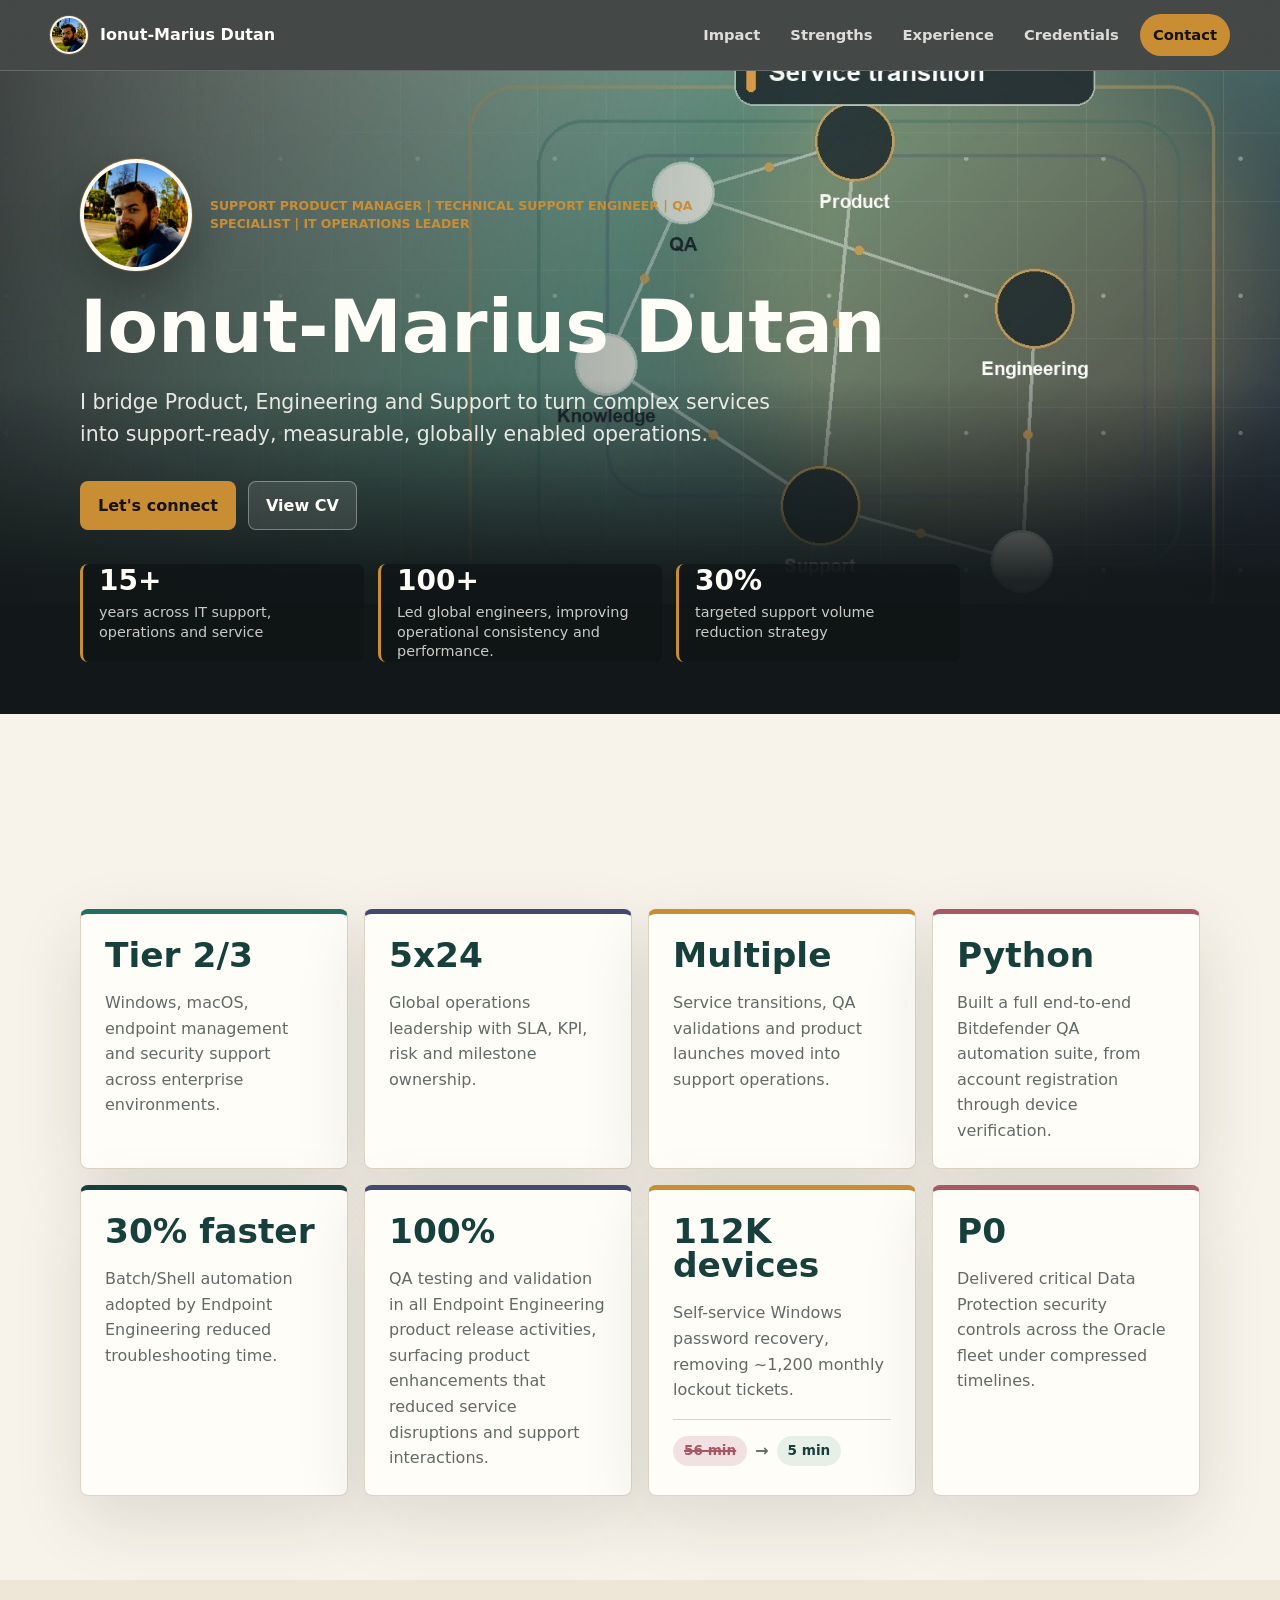
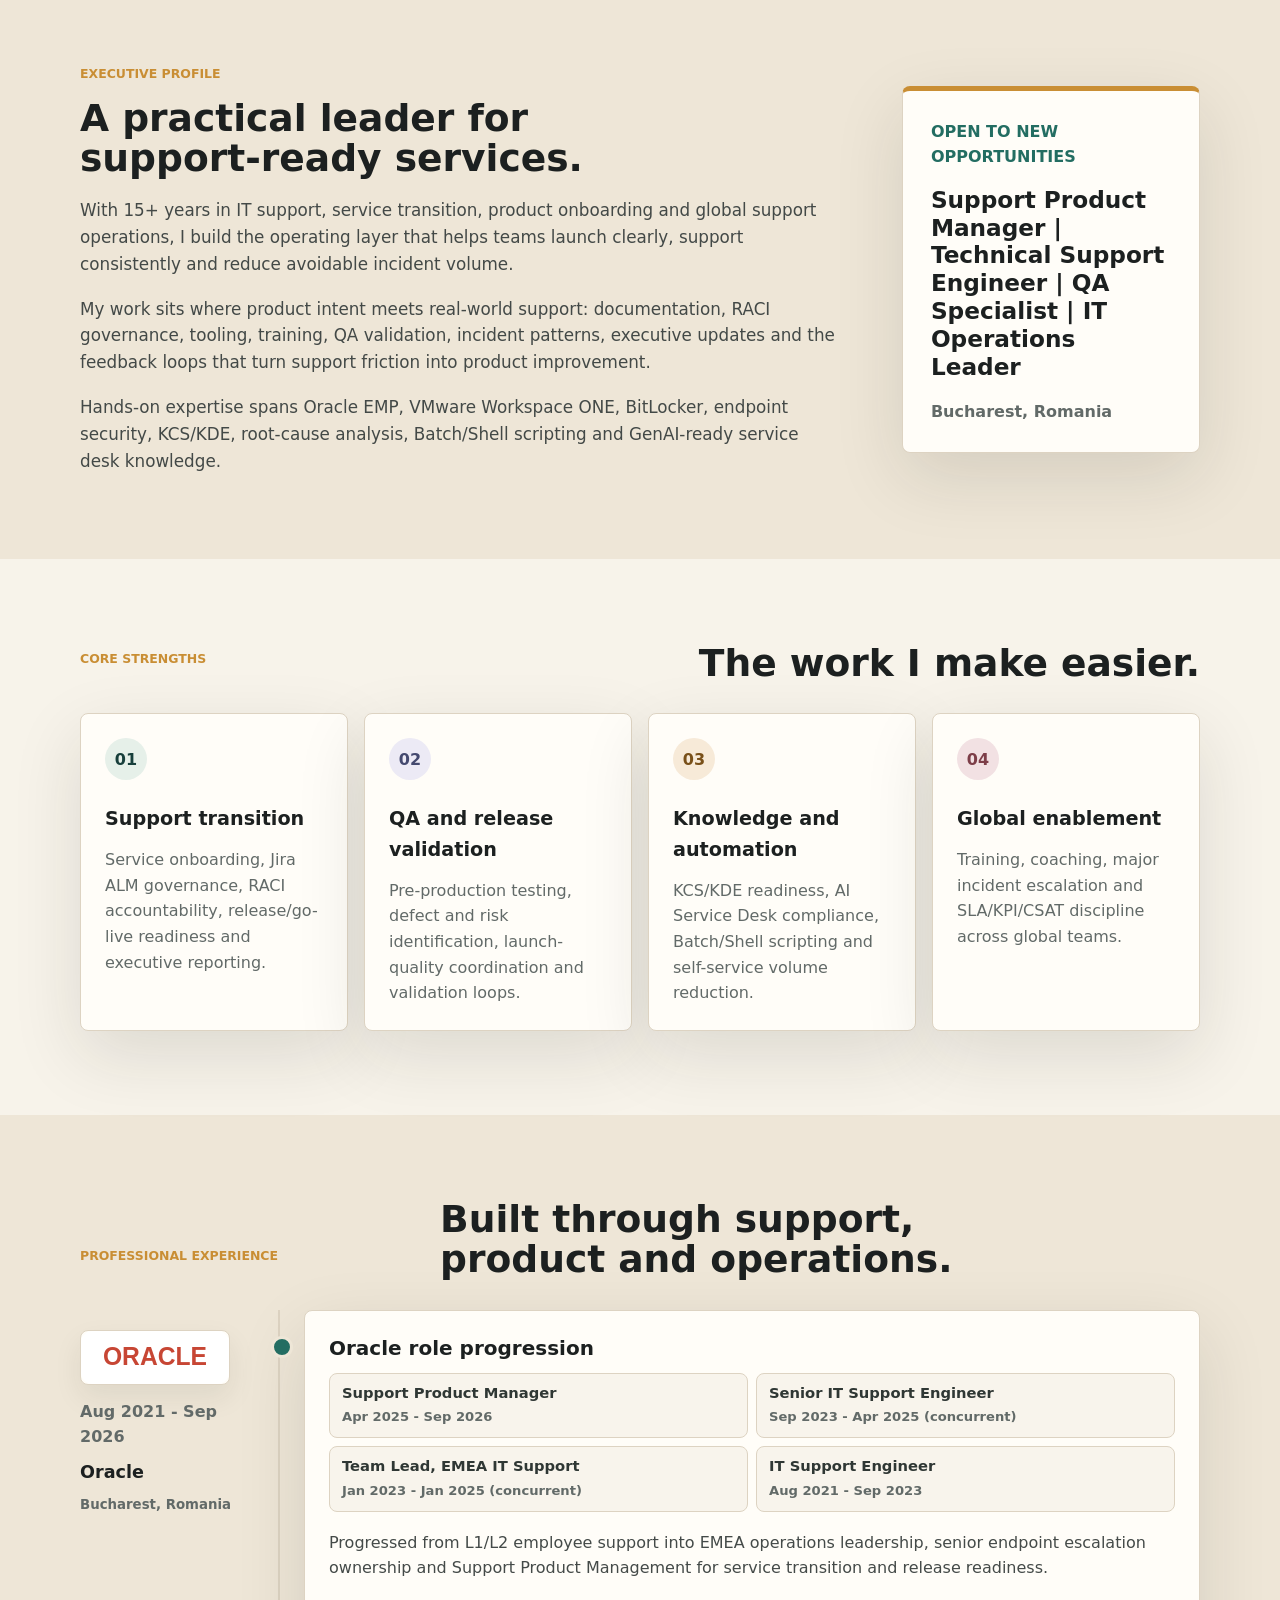
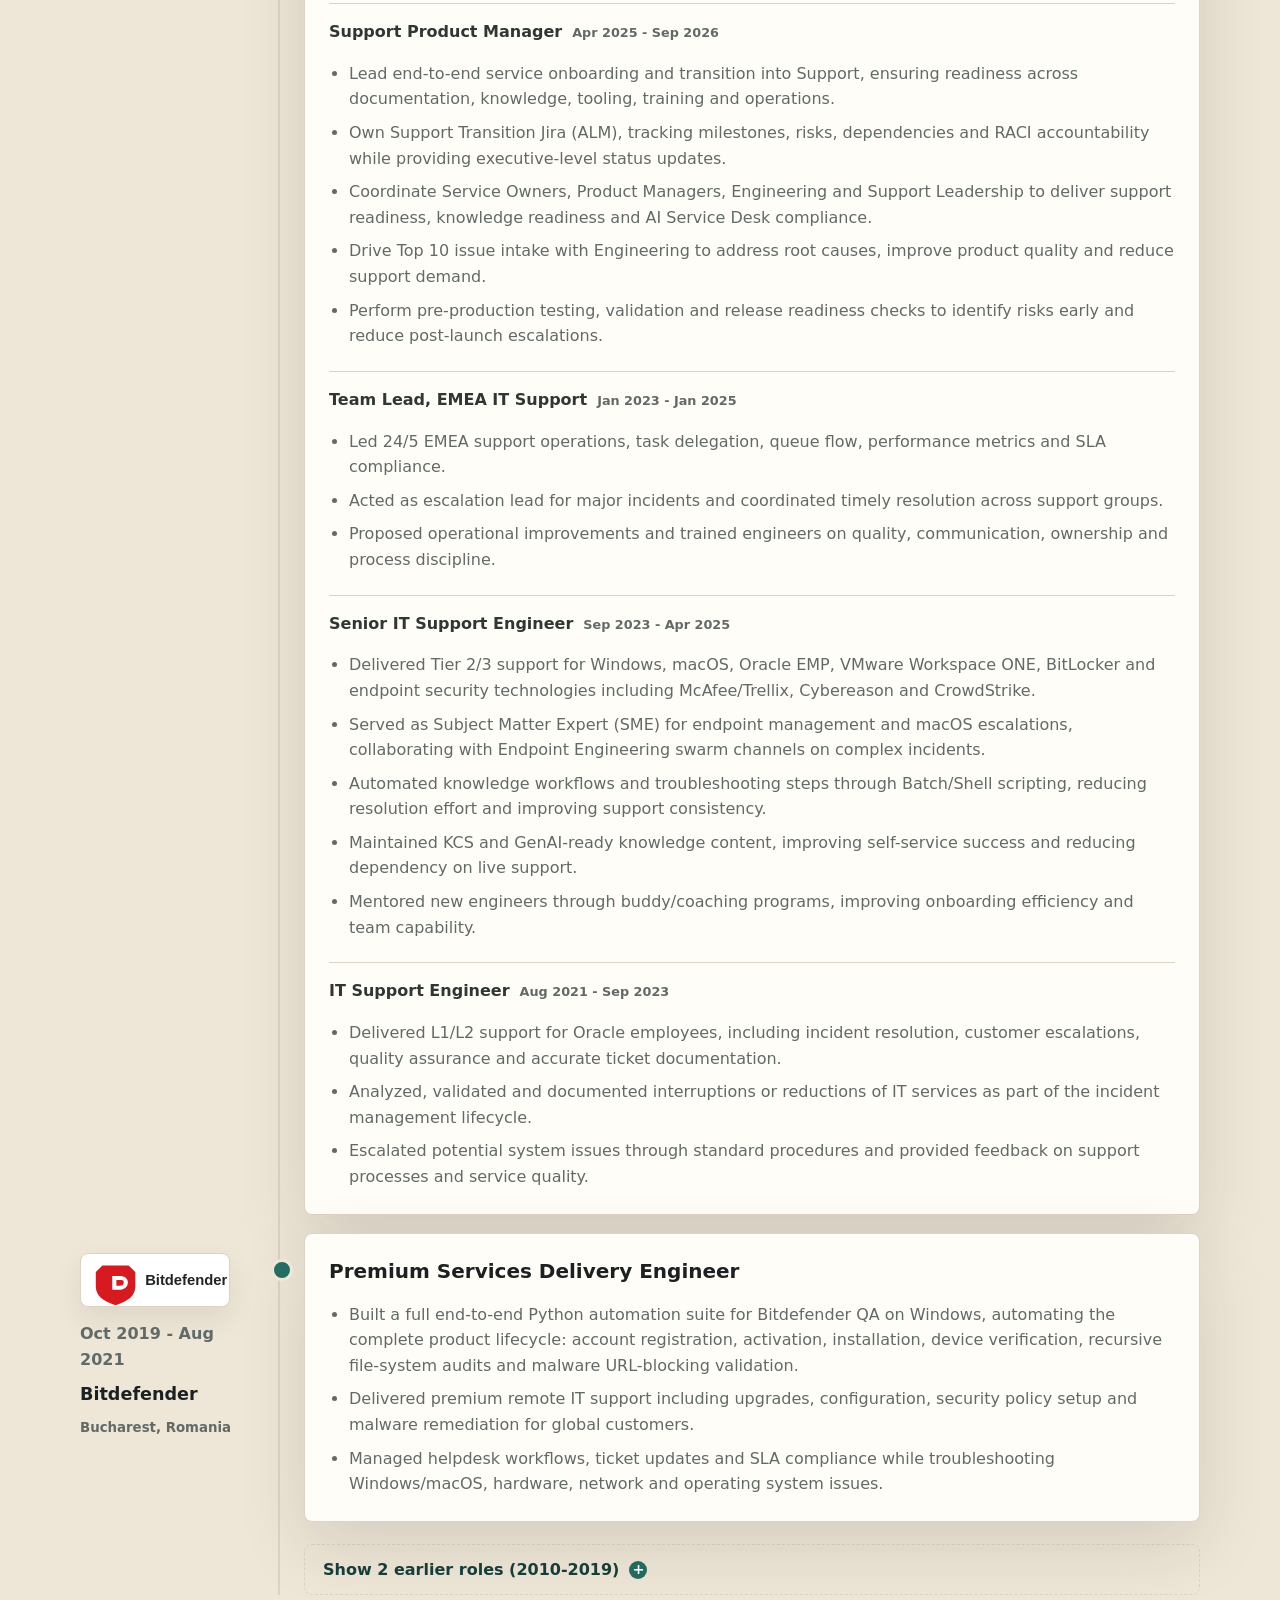
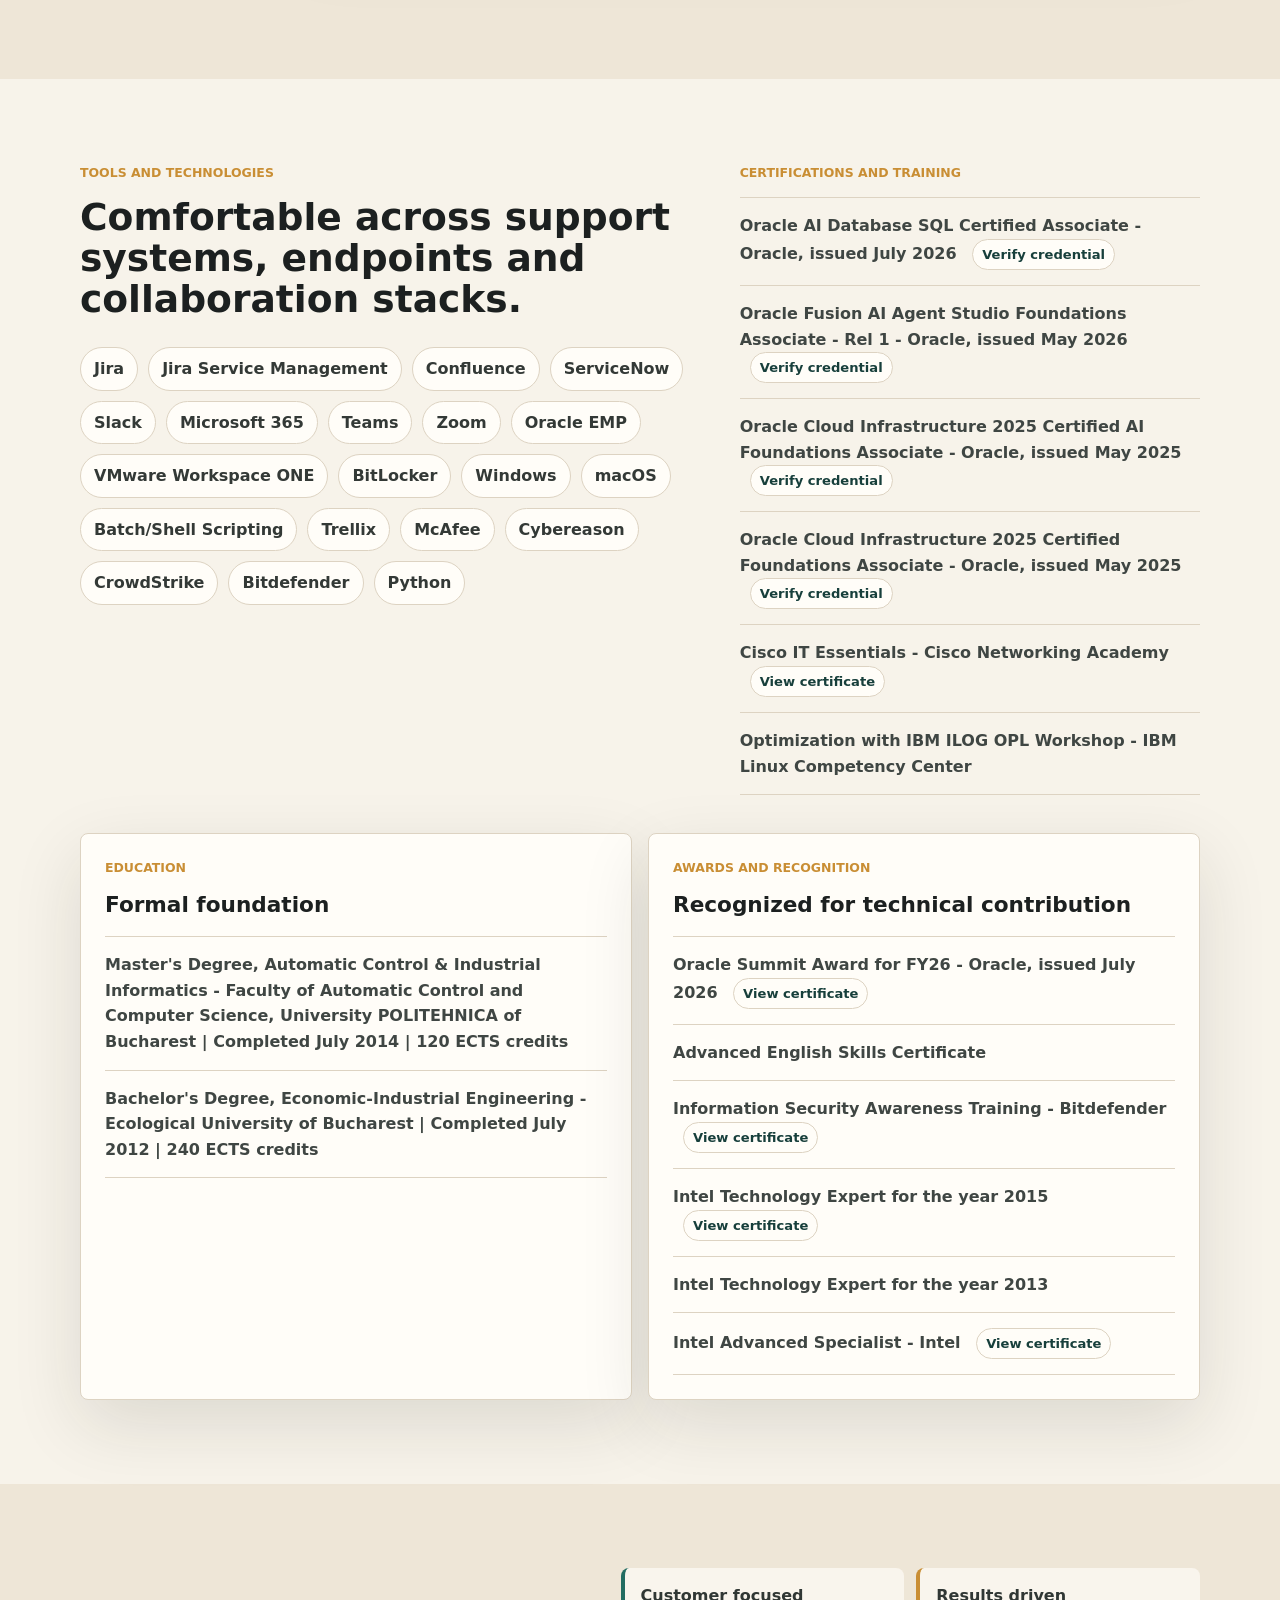
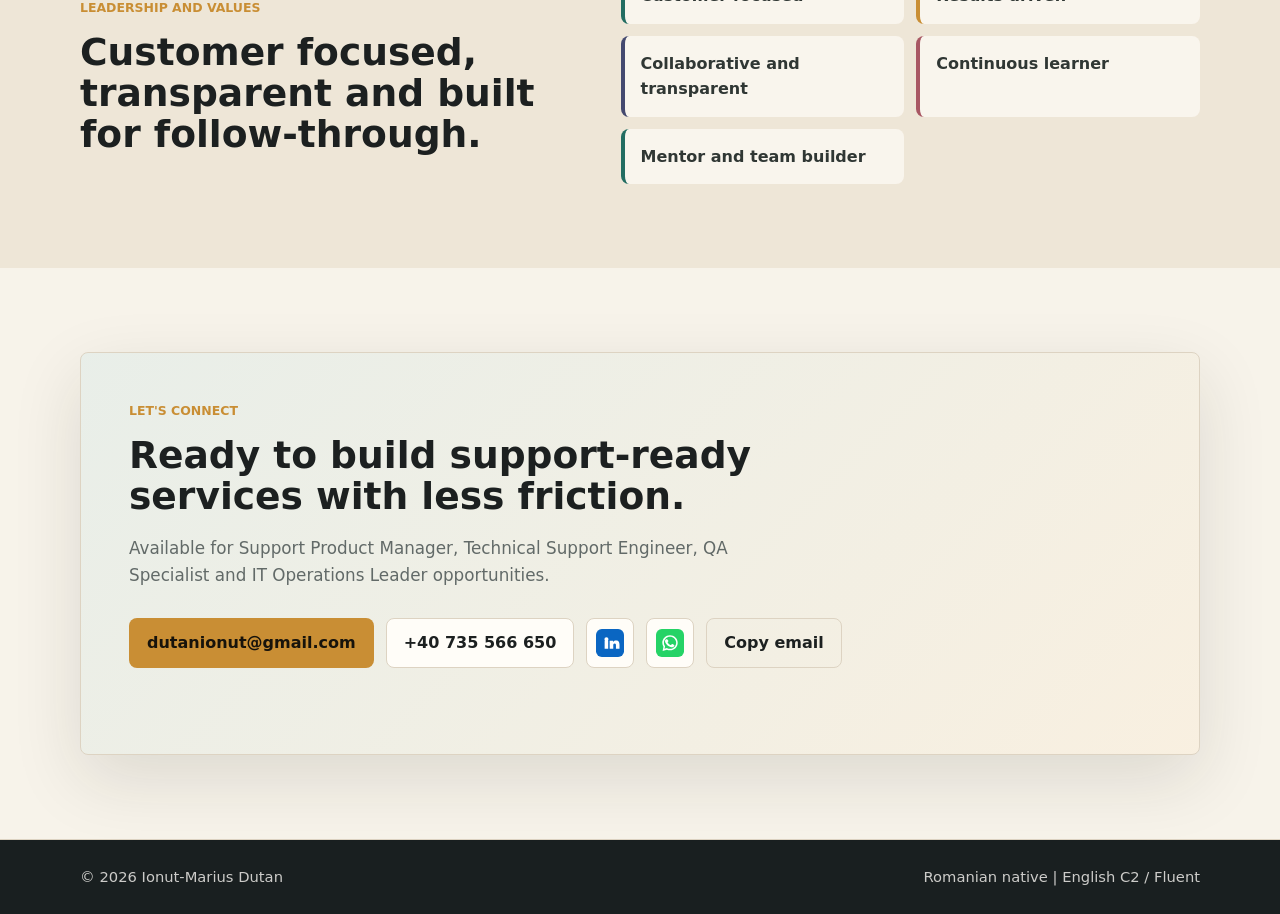
==== index.html @ 725f450c "Update Oracle end date to Sep 2026 Co-Authored-By: Claude Sonnet 5.5 <noreply@anthropic.com> Claude-" ====
<!doctype html>
<html lang="en">
  <head>
    <meta charset="utf-8">
    <meta name="viewport" content="width=device-width, initial-scale=1">
    <title>Ionut-Marius Dutan | Support Product Manager & Technical Support Engineer</title>
    <meta
      name="description"
      content="Portfolio website for Ionut-Marius Dutan, Support Product Manager, Technical Support Engineer, QA Specialist and IT Operations Leader in Bucharest, Romania."
    >
    <link rel="icon" type="image/png" href="assets/favicon.png">
    <link rel="apple-touch-icon" href="assets/favicon.png">
    <link rel="manifest" href="site.webmanifest">
    <meta name="theme-color" content="#173f3b">
    <meta property="og:type" content="profile">
    <meta property="og:title" content="Ionut-Marius Dutan | Support Product Manager & Technical Support Engineer">
    <meta
      property="og:description"
      content="Portfolio website for Ionut-Marius Dutan, Support Product Manager, Technical Support Engineer, QA Specialist and IT Operations Leader in Bucharest, Romania."
    >
    <meta property="og:url" content="https://ionutmariusdutan.github.io/">
    <meta property="og:image" content="https://ionutmariusdutan.github.io/assets/profile-photo.jpeg">
    <meta name="twitter:card" content="summary">
    <meta name="twitter:title" content="Ionut-Marius Dutan | Support Product Manager & Technical Support Engineer">
    <meta
      name="twitter:description"
      content="Portfolio website for Ionut-Marius Dutan, Support Product Manager, Technical Support Engineer, QA Specialist and IT Operations Leader in Bucharest, Romania."
    >
    <meta name="twitter:image" content="https://ionutmariusdutan.github.io/assets/profile-photo.jpeg">
    <script type="application/ld+json">
    {
      "@context": "https://schema.org",
      "@type": "Person",
      "name": "Ionut-Marius Dutan",
      "jobTitle": "Support Product Manager",
      "url": "https://ionutmariusdutan.github.io/",
      "image": "https://ionutmariusdutan.github.io/assets/profile-photo.jpeg",
      "email": "mailto:dutanionut@gmail.com",
      "telephone": "+40735566650",
      "address": {
        "@type": "PostalAddress",
        "addressLocality": "Bucharest",
        "addressCountry": "RO"
      },
      "worksFor": {
        "@type": "Organization",
        "name": "Oracle"
      },
      "sameAs": ["https://linkedin.com/in/dutanionutmarius"]
    }
    </script>
    <script>document.documentElement.classList.add("has-js");</script>
    <link rel="stylesheet" href="styles.css">
  </head>
  <body>
    <a class="skip-link" href="#main">Skip to content</a>

    <header class="site-header" data-header>
      <nav class="nav" aria-label="Main navigation">
        <a class="brand" href="#top" aria-label="Ionut-Marius Dutan home">
          <img
            class="brand-mark"
            src="assets/profile-photo.jpeg"
            alt=""
            width="38"
            height="38"
            aria-hidden="true"
          >
          <span class="brand-name">Ionut-Marius Dutan</span>
        </a>

        <button class="nav-toggle" type="button" aria-controls="site-menu" aria-expanded="false" aria-label="Open navigation">
          <span></span>
          <span></span>
          <span></span>
        </button>

        <div class="nav-links" id="site-menu">
          <a class="nav-link" href="#impact">Impact</a>
          <a class="nav-link" href="#strengths">Strengths</a>
          <a class="nav-link" href="#experience">Experience</a>
          <a class="nav-link" href="#credentials">Credentials</a>
          <a class="nav-link nav-cta" href="#contact">Contact</a>
        </div>
      </nav>
    </header>

    <main id="main">
      <section class="hero" id="top" aria-labelledby="hero-title">
        <div class="hero-media" aria-hidden="true"></div>
        <div class="hero-content section-shell">
          <div class="hero-persona">
            <img
              class="profile-photo"
              src="assets/profile-photo.jpeg"
              alt="Portrait of Ionut-Marius Dutan"
              width="112"
              height="112"
            >
            <p class="eyebrow">Support Product Manager | Technical Support Engineer | QA Specialist | IT Operations Leader</p>
          </div>
          <h1 id="hero-title">Ionut-Marius Dutan</h1>
          <p class="hero-lead">
            I bridge Product, Engineering and Support to turn complex services into support-ready, measurable,
            globally enabled operations.
          </p>

          <div class="hero-actions" aria-label="Primary actions">
            <a class="button button-primary" href="#contact">Let's connect</a>
            <a class="button button-secondary" href="assets/Ionut-Marius-Dutan-CV-2026.pdf">View CV</a>
          </div>

          <ul class="hero-signals" aria-label="Career highlights">
            <li>
              <strong>15+</strong>
              <span>years across IT support, operations and service</span>
            </li>
            <li>
              <strong>100+</strong>
              <span>Led global engineers, improving operational consistency and performance.</span>
            </li>
            <li>
              <strong>30%</strong>
              <span>targeted support volume reduction strategy</span>
            </li>
          </ul>
        </div>
      </section>

      <section class="impact section-band" id="impact" aria-labelledby="impact-title">
        <div class="section-shell">
          <div class="section-heading reveal">
            <p class="section-kicker">Impact at a glance</p>
            <h2 id="impact-title">Support readiness with product discipline.</h2>
          </div>

          <div class="metric-grid">
            <article class="metric-card reveal">
              <span class="metric-value">Tier 2/3</span>
              <p>Windows, macOS, endpoint management and security support across enterprise environments.</p>
            </article>
            <article class="metric-card reveal">
              <span class="metric-value">5x24</span>
              <p>Global operations leadership with SLA, KPI, risk and milestone ownership.</p>
            </article>
            <article class="metric-card reveal">
              <span class="metric-value">Multiple</span>
              <p>Service transitions, QA validations and product launches moved into support operations.</p>
            </article>
            <article class="metric-card reveal">
              <span class="metric-value">Python</span>
              <p>Built a full end-to-end Bitdefender QA automation suite, from account registration through device verification.</p>
            </article>
            <article class="metric-card reveal">
              <span class="metric-value">30% faster</span>
              <p>Batch/Shell automation adopted by Endpoint Engineering reduced troubleshooting time.</p>
            </article>
            <article class="metric-card reveal">
              <span class="metric-value">100%</span>
              <p>QA testing and validation in all Endpoint Engineering product release activities, surfacing product enhancements that reduced service disruptions and support interactions.</p>
            </article>
            <article class="metric-card reveal">
              <span class="metric-value">112K devices</span>
              <p>Self-service Windows password recovery, removing ~1,200 monthly lockout tickets.</p>
              <div class="before-after" aria-label="Recovery time reduced from 56 minutes to 5 minutes">
                <span class="before-after-value before-after-before">56 min</span>
                <span class="before-after-arrow" aria-hidden="true">&rarr;</span>
                <span class="before-after-value before-after-after">5 min</span>
              </div>
            </article>
            <article class="metric-card reveal">
              <span class="metric-value">P0</span>
              <p>Delivered critical Data Protection security controls across the Oracle fleet under compressed timelines.</p>
            </article>
          </div>
        </div>
      </section>

      <section class="profile section-band section-band-muted" aria-labelledby="profile-title">
        <div class="section-shell split-layout">
          <div class="profile-copy reveal">
            <p class="section-kicker">Executive profile</p>
            <h2 id="profile-title">A practical leader for support-ready services.</h2>
            <p>
              With 15+ years in IT support, service transition, product onboarding and global support operations,
              I build the operating layer that helps teams launch clearly, support consistently and reduce avoidable
              incident volume.
            </p>
            <p>
              My work sits where product intent meets real-world support: documentation, RACI governance, tooling,
              training, QA validation, incident patterns, executive updates and the feedback loops that turn support
              friction into product improvement.
            </p>
            <p>
              Hands-on expertise spans Oracle EMP, VMware Workspace ONE, BitLocker, endpoint security, KCS/KDE,
              root-cause analysis, Batch/Shell scripting and GenAI-ready service desk knowledge.
            </p>
          </div>

          <div class="focus-panel reveal" aria-label="Current focus">
            <p>Open to new opportunities</p>
            <h3>Support Product Manager | Technical Support Engineer | QA Specialist | IT Operations Leader</h3>
            <span>Bucharest, Romania</span>
          </div>
        </div>
      </section>

      <section class="strengths section-band" id="strengths" aria-labelledby="strengths-title">
        <div class="section-shell">
          <div class="section-heading reveal">
            <p class="section-kicker">Core strengths</p>
            <h2 id="strengths-title">The work I make easier.</h2>
          </div>

          <div class="strength-grid">
            <article class="strength-card reveal">
              <span>01</span>
              <h3>Support transition</h3>
              <p>Service onboarding, Jira ALM governance, RACI accountability, release/go-live readiness and executive reporting.</p>
            </article>
            <article class="strength-card reveal">
              <span>02</span>
              <h3>QA and release validation</h3>
              <p>Pre-production testing, defect and risk identification, launch-quality coordination and validation loops.</p>
            </article>
            <article class="strength-card reveal">
              <span>03</span>
              <h3>Knowledge and automation</h3>
              <p>KCS/KDE readiness, AI Service Desk compliance, Batch/Shell scripting and self-service volume reduction.</p>
            </article>
            <article class="strength-card reveal">
              <span>04</span>
              <h3>Global enablement</h3>
              <p>Training, coaching, major incident escalation and SLA/KPI/CSAT discipline across global teams.</p>
            </article>
          </div>
        </div>
      </section>

      <section class="experience section-band section-band-muted" id="experience" aria-labelledby="experience-title">
        <div class="section-shell">
          <div class="section-heading reveal">
            <p class="section-kicker">Professional experience</p>
            <h2 id="experience-title">Built through support, product and operations.</h2>
          </div>

          <div class="timeline">
            <article class="timeline-item reveal">
              <div class="timeline-meta">
                <img class="company-logo" src="assets/logo-oracle.svg" alt="Oracle logo" width="180" height="64">
                <span>Aug 2021 - Sep 2026</span>
                <strong>Oracle</strong>
                <small>Bucharest, Romania</small>
              </div>
              <div class="timeline-body">
                <h3>Oracle role progression</h3>
                <ul class="role-stack" aria-label="Oracle role progression">
                  <li><strong>Support Product Manager</strong><span>Apr 2025 - Sep 2026</span></li>
                  <li><strong>Senior IT Support Engineer</strong><span>Sep 2023 - Apr 2025 (concurrent)</span></li>
                  <li><strong>Team Lead, EMEA IT Support</strong><span>Jan 2023 - Jan 2025 (concurrent)</span></li>
                  <li><strong>IT Support Engineer</strong><span>Aug 2021 - Sep 2023</span></li>
                </ul>
                <p>
                  Progressed from L1/L2 employee support into EMEA operations leadership, senior endpoint escalation
                  ownership and Support Product Management for service transition and release readiness.
                </p>

                <div class="role-detail">
                  <h4>Support Product Manager <span>Apr 2025 - Sep 2026</span></h4>
                  <ul>
                    <li>Lead end-to-end service onboarding and transition into Support, ensuring readiness across documentation, knowledge, tooling, training and operations.</li>
                    <li>Own Support Transition Jira (ALM), tracking milestones, risks, dependencies and RACI accountability while providing executive-level status updates.</li>
                    <li>Coordinate Service Owners, Product Managers, Engineering and Support Leadership to deliver support readiness, knowledge readiness and AI Service Desk compliance.</li>
                    <li>Drive Top 10 issue intake with Engineering to address root causes, improve product quality and reduce support demand.</li>
                    <li>Perform pre-production testing, validation and release readiness checks to identify risks early and reduce post-launch escalations.</li>
                  </ul>
                </div>

                <div class="role-detail">
                  <h4>Team Lead, EMEA IT Support <span>Jan 2023 - Jan 2025</span></h4>
                  <ul>
                    <li>Led 24/5 EMEA support operations, task delegation, queue flow, performance metrics and SLA compliance.</li>
                    <li>Acted as escalation lead for major incidents and coordinated timely resolution across support groups.</li>
                    <li>Proposed operational improvements and trained engineers on quality, communication, ownership and process discipline.</li>
                  </ul>
                </div>

                <div class="role-detail">
                  <h4>Senior IT Support Engineer <span>Sep 2023 - Apr 2025</span></h4>
                  <ul>
                    <li>Delivered Tier 2/3 support for Windows, macOS, Oracle EMP, VMware Workspace ONE, BitLocker and endpoint security technologies including McAfee/Trellix, Cybereason and CrowdStrike.</li>
                    <li>Served as Subject Matter Expert (SME) for endpoint management and macOS escalations, collaborating with Endpoint Engineering swarm channels on complex incidents.</li>
                    <li>Automated knowledge workflows and troubleshooting steps through Batch/Shell scripting, reducing resolution effort and improving support consistency.</li>
                    <li>Maintained KCS and GenAI-ready knowledge content, improving self-service success and reducing dependency on live support.</li>
                    <li>Mentored new engineers through buddy/coaching programs, improving onboarding efficiency and team capability.</li>
                  </ul>
                </div>

                <div class="role-detail">
                  <h4>IT Support Engineer <span>Aug 2021 - Sep 2023</span></h4>
                  <ul>
                    <li>Delivered L1/L2 support for Oracle employees, including incident resolution, customer escalations, quality assurance and accurate ticket documentation.</li>
                    <li>Analyzed, validated and documented interruptions or reductions of IT services as part of the incident management lifecycle.</li>
                    <li>Escalated potential system issues through standard procedures and provided feedback on support processes and service quality.</li>
                  </ul>
                </div>
              </div>
            </article>

            <article class="timeline-item reveal">
              <div class="timeline-meta">
                <img class="company-logo" src="assets/logo-bitdefender.svg" alt="Bitdefender logo" width="180" height="64">
                <span>Oct 2019 - Aug 2021</span>
                <strong>Bitdefender</strong>
                <small>Bucharest, Romania</small>
              </div>
              <div class="timeline-body">
                <h3>Premium Services Delivery Engineer</h3>
                <ul>
                  <li>Built a full end-to-end Python automation suite for Bitdefender QA on Windows, automating the complete product lifecycle: account registration, activation, installation, device verification, recursive file-system audits and malware URL-blocking validation.</li>
                  <li>Delivered premium remote IT support including upgrades, configuration, security policy setup and malware remediation for global customers.</li>
                  <li>Managed helpdesk workflows, ticket updates and SLA compliance while troubleshooting Windows/macOS, hardware, network and operating system issues.</li>
                </ul>
              </div>
            </article>

            <button class="timeline-toggle" type="button" aria-expanded="false" data-timeline-toggle>
              <span data-toggle-label>Show 2 earlier roles (2010-2019)</span>
              <span class="timeline-toggle-icon" aria-hidden="true">+</span>
            </button>

            <div class="timeline-earlier" data-timeline-earlier hidden>
              <article class="timeline-item reveal">
                <div class="timeline-meta">
                  <img class="company-logo" src="assets/logo-pczone.svg" alt="PCZONE logo" width="180" height="64">
                  <span>Jan 2014 - Oct 2019</span>
                  <strong>PCZONE Online Distributie SRL</strong>
                  <small>Bucharest, Romania</small>
                </div>
                <div class="timeline-body">
                  <h3>Engineer</h3>
                  <ul>
                    <li>Performed technical maintenance and repair for IT equipment and systems, managed service workflows and tracked customer repair processes.</li>
                    <li>Provided customer support and technical guidance for hardware/software issues, inventory, invoicing and basic accounting operations.</li>
                  </ul>
                </div>
              </article>

              <article class="timeline-item reveal">
                <div class="timeline-meta">
                  <img class="company-logo" src="assets/logo-taurus.svg" alt="Taurus Group logo" width="180" height="64">
                  <span>Feb 2010 - Jan 2014</span>
                  <strong>Taurus Group SRL</strong>
                  <small>Bucharest, Romania</small>
                </div>
                <div class="timeline-body">
                  <h3>IT Technician</h3>
                  <ul>
                    <li>Maintained internal IT infrastructure and company network, ensuring system stability.</li>
                  </ul>
                </div>
              </article>
            </div>
          </div>
        </div>
      </section>

      <section class="credentials section-band" id="credentials" aria-labelledby="credentials-title">
        <div class="section-shell credentials-layout">
          <div class="credential-column reveal">
            <p class="section-kicker">Tools and technologies</p>
            <h2 id="credentials-title">Comfortable across support systems, endpoints and collaboration stacks.</h2>
            <div class="tag-cloud" aria-label="Key tools and technologies">
              <span>Jira</span>
              <span>Jira Service Management</span>
              <span>Confluence</span>
              <span>ServiceNow</span>
              <span>Slack</span>
              <span>Microsoft 365</span>
              <span>Teams</span>
              <span>Zoom</span>
              <span>Oracle EMP</span>
              <span>VMware Workspace ONE</span>
              <span>BitLocker</span>
              <span>Windows</span>
              <span>macOS</span>
              <span>Batch/Shell Scripting</span>
              <span>Trellix</span>
              <span>McAfee</span>
              <span>Cybereason</span>
              <span>CrowdStrike</span>
              <span>Bitdefender</span>
              <span>Python</span>
            </div>
          </div>

          <div class="credential-column reveal">
            <p class="section-kicker">Certifications and training</p>
            <ul class="credential-list">
              <li>
                Oracle AI Database SQL Certified Associate - Oracle, issued July 2026
                <a class="credential-link" href="https://catalog-education.oracle.com/pls/certview/sharebadge?id=AD1230899C514071CFC7527ABBE1E466A16C2578083B0DD25380740A412CD962" target="_blank" rel="noreferrer">Verify credential</a>
              </li>
              <li>
                Oracle Fusion AI Agent Studio Foundations Associate - Rel 1 - Oracle, issued May 2026
                <a class="credential-link" href="https://catalog-education.oracle.com/pls/certview/sharebadge?id=9293F3FE6D2ACFA4FA4EE1D16978954D8708CC91BAAF4DBB62BB2A8F86192666" target="_blank" rel="noreferrer">Verify credential</a>
              </li>
              <li>
                Oracle Cloud Infrastructure 2025 Certified AI Foundations Associate - Oracle, issued May 2025
                <a class="credential-link" href="https://catalog-education.oracle.com/ords/certview/sharebadge?id=5287D1B7B8503B24EA4DBC59A2C46F910EB5EB44E1AB7F6EEE8EF72065011835" target="_blank" rel="noreferrer">Verify credential</a>
              </li>
              <li>
                Oracle Cloud Infrastructure 2025 Certified Foundations Associate - Oracle, issued May 2025
                <a class="credential-link" href="https://catalog-education.oracle.com/ords/certview/sharebadge?id=E691A24C80CDD3D0F385F1B1998D191B605B74AFAE442BAC9DE0A98EC9920174" target="_blank" rel="noreferrer">Verify credential</a>
              </li>
              <li>
                Cisco IT Essentials - Cisco Networking Academy
                <a class="credential-link" href="assets/Cisco-IT%20Essentials%20ON-certificate.pdf" target="_blank" rel="noreferrer">View certificate</a>
              </li>
              <li>Optimization with IBM ILOG OPL Workshop - IBM Linux Competency Center</li>
            </ul>
          </div>
        </div>

        <div class="section-shell recognition-grid">
          <article class="recognition-card reveal">
            <p class="section-kicker">Education</p>
            <h3>Formal foundation</h3>
            <ul class="credential-list">
              <li>Master's Degree, Automatic Control &amp; Industrial Informatics - Faculty of Automatic Control and Computer Science, University POLITEHNICA of Bucharest | Completed July 2014 | 120 ECTS credits</li>
              <li>Bachelor's Degree, Economic-Industrial Engineering - Ecological University of Bucharest | Completed July 2012 | 240 ECTS credits</li>
            </ul>
          </article>

          <article class="recognition-card reveal">
            <p class="section-kicker">Awards and recognition</p>
            <h3>Recognized for technical contribution</h3>
            <ul class="credential-list">
              <li>
                Oracle Summit Award for FY26 - Oracle, issued July 2026
                <a class="credential-link" href="assets/Oracle-Summit-Award-FY26.pdf" target="_blank" rel="noreferrer">View certificate</a>
              </li>
              <li>Advanced English Skills Certificate</li>
              <li>
                Information Security Awareness Training - Bitdefender
                <a class="credential-link" href="assets/Information-Security-Awareness-Training.pdf" target="_blank" rel="noreferrer">View certificate</a>
              </li>
              <li>
                Intel Technology Expert for the year 2015
                <a class="credential-link" href="assets/intel.pdf" target="_blank" rel="noreferrer">View certificate</a>
              </li>
              <li>Intel Technology Expert for the year 2013</li>
              <li>
                Intel Advanced Specialist - Intel
                <a class="credential-link" href="assets/Intel_Advanced_Specialist_2011.pdf" target="_blank" rel="noreferrer">View certificate</a>
              </li>
            </ul>
          </article>
        </div>
      </section>

      <section class="values section-band section-band-muted" aria-labelledby="values-title">
        <div class="section-shell values-layout">
          <div class="reveal">
            <p class="section-kicker">Leadership and values</p>
            <h2 id="values-title">Customer focused, transparent and built for follow-through.</h2>
          </div>
          <ul class="values-list reveal">
            <li>Customer focused</li>
            <li>Results driven</li>
            <li>Collaborative and transparent</li>
            <li>Continuous learner</li>
            <li>Mentor and team builder</li>
          </ul>
        </div>
      </section>

      <section class="contact section-band" id="contact" aria-labelledby="contact-title">
        <div class="section-shell contact-panel reveal">
          <p class="section-kicker">Let's connect</p>
          <h2 id="contact-title">Ready to build support-ready services with less friction.</h2>
          <p>
            Available for Support Product Manager, Technical Support Engineer, QA Specialist and IT Operations Leader opportunities.
          </p>

          <div class="contact-actions">
            <a class="button button-primary" href="mailto:dutanionut@gmail.com">dutanionut@gmail.com</a>
            <a class="button button-secondary" href="tel:+40735566650">+40 735 566 650</a>
            <a
              class="button button-icon social-button"
              href="https://linkedin.com/in/dutanionutmarius"
              target="_blank"
              rel="noreferrer"
              aria-label="Open LinkedIn profile"
              title="LinkedIn"
            >
              <img src="assets/logo-linkedin.svg" alt="" width="26" height="26" aria-hidden="true">
            </a>
            <a
              class="button button-icon social-button"
              href="https://wa.me/+40735566650"
              target="_blank"
              rel="noreferrer"
              aria-label="Message on WhatsApp"
              title="WhatsApp"
            >
              <img src="assets/logo-whatsapp.svg" alt="" width="26" height="26" aria-hidden="true">
            </a>
            <button class="button button-ghost" type="button" data-copy-email="dutanionut@gmail.com">Copy email</button>
          </div>
          <p class="copy-status" aria-live="polite" data-copy-status></p>
        </div>
      </section>
    </main>

    <footer class="site-footer">
      <div class="section-shell footer-inner">
        <span>&copy; <span data-year></span> Ionut-Marius Dutan</span>
        <span>Romanian native | English C2 / Fluent</span>
      </div>
    </footer>

    <script src="script.js"></script>
  </body>
</html>
---- styles.css ----
:root {
  --paper: #f7f3ea;
  --paper-deep: #eee6d7;
  --surface: #fffdf8;
  --ink: #1c2020;
  --muted: #626a68;
  --line: #ddd3c2;
  --green: #236d62;
  --green-dark: #173f3b;
  --indigo: #44496f;
  --amber: #c98e34;
  --rose: #a85763;
  --shadow: 0 24px 70px rgba(37, 33, 24, 0.12);
}

* {
  box-sizing: border-box;
}

html {
  scroll-behavior: smooth;
}

body {
  margin: 0;
  background: var(--paper);
  color: var(--ink);
  font-family: ui-sans-serif, system-ui, -apple-system, BlinkMacSystemFont, "Segoe UI", sans-serif;
  font-size: 16px;
  line-height: 1.6;
  letter-spacing: 0;
}

body.nav-open {
  overflow: hidden;
}

img {
  display: block;
  max-width: 100%;
}

a {
  color: inherit;
}

.skip-link {
  position: fixed;
  left: 16px;
  top: 16px;
  z-index: 100;
  transform: translateY(-140%);
  border-radius: 6px;
  background: var(--ink);
  color: var(--surface);
  padding: 10px 14px;
  text-decoration: none;
}

.skip-link:focus {
  transform: translateY(0);
}

.section-shell {
  width: min(1120px, calc(100% - 40px));
  margin: 0 auto;
}

.site-header {
  position: sticky;
  top: 0;
  z-index: 50;
  border-bottom: 1px solid rgba(255, 255, 255, 0.18);
  background: rgba(18, 24, 25, 0.78);
  color: #fffdf8;
  backdrop-filter: blur(18px);
  transition: background 180ms ease, box-shadow 180ms ease;
}

.site-header.is-scrolled {
  background: rgba(18, 24, 25, 0.94);
  box-shadow: 0 16px 40px rgba(12, 18, 20, 0.18);
}

.nav {
  width: min(1180px, calc(100% - 32px));
  min-height: 70px;
  margin: 0 auto;
  display: flex;
  align-items: center;
  justify-content: space-between;
  gap: 20px;
}

.brand {
  display: inline-flex;
  align-items: center;
  gap: 12px;
  font-weight: 800;
  text-decoration: none;
}

.brand-mark {
  width: 38px;
  height: 38px;
  flex: 0 0 auto;
  border: 2px solid rgba(255, 253, 248, 0.82);
  border-radius: 50%;
  object-fit: cover;
  object-position: center;
  background: var(--paper-deep);
  box-shadow: 0 0 0 1px rgba(201, 142, 52, 0.28);
}

.brand-name {
  white-space: nowrap;
}

.nav-links {
  display: flex;
  align-items: center;
  gap: 4px;
}

.nav-link {
  border-radius: 999px;
  padding: 9px 13px;
  color: rgba(255, 253, 248, 0.82);
  font-size: 0.92rem;
  font-weight: 700;
  text-decoration: none;
  transition: background 160ms ease, color 160ms ease;
}

.nav-link:hover,
.nav-link:focus-visible,
.nav-link.is-active {
  background: rgba(255, 255, 255, 0.12);
  color: #fffdf8;
}

.nav-cta {
  margin-left: 4px;
  background: #fffdf8;
  color: #172320;
}

.nav-cta:hover,
.nav-cta:focus-visible,
.nav-cta.is-active {
  background: var(--amber);
  color: #17130b;
}

.nav-toggle {
  display: none;
  width: 42px;
  height: 42px;
  border: 1px solid rgba(255, 255, 255, 0.24);
  border-radius: 8px;
  background: rgba(255, 255, 255, 0.08);
  color: #fffdf8;
  cursor: pointer;
}

.nav-toggle span {
  display: block;
  width: 18px;
  height: 2px;
  margin: 4px auto;
  border-radius: 2px;
  background: currentColor;
}

.hero {
  position: relative;
  min-height: 68svh;
  overflow: hidden;
  background: #151b1d;
  color: #fffdf8;
}

.hero-media {
  position: absolute;
  inset: 0;
  display: block;
  background-image: url("assets/support-operations-map.jpg");
  background-position: center -110px;
  background-repeat: no-repeat;
  background-size: cover;
}

.hero::after {
  position: absolute;
  inset: auto 0 0;
  height: 52%;
  content: "";
  background: linear-gradient(0deg, rgba(18, 24, 25, 0.94) 40%, rgba(18, 24, 25, 0));
  pointer-events: none;
}

.hero-content {
  position: relative;
  z-index: 1;
  padding-top: 88px;
  padding-bottom: 52px;
}

.eyebrow,
.section-kicker {
  margin: 0 0 14px;
  color: var(--amber);
  font-size: 0.78rem;
  font-weight: 900;
  letter-spacing: 0;
  text-transform: uppercase;
}

.hero-persona {
  display: flex;
  align-items: center;
  gap: 18px;
  margin-bottom: 20px;
}

.hero-persona .eyebrow {
  max-width: 540px;
  margin-bottom: 0;
  line-height: 1.45;
}

.profile-photo {
  width: 112px;
  height: 112px;
  flex: 0 0 auto;
  border: 4px solid rgba(255, 253, 248, 0.9);
  border-radius: 50%;
  object-fit: cover;
  object-position: center;
  background: var(--paper-deep);
  box-shadow: 0 20px 44px rgba(9, 14, 14, 0.32), 0 0 0 1px rgba(201, 142, 52, 0.35);
}

.hero h1 {
  max-width: 850px;
  margin: 0;
  font-size: 4.6rem;
  line-height: 0.98;
  letter-spacing: 0;
  overflow-wrap: break-word;
  text-wrap: balance;
}

.hero-lead {
  max-width: 700px;
  margin: 24px 0 0;
  color: rgba(255, 253, 248, 0.88);
  font-size: 1.28rem;
  line-height: 1.55;
}

.hero-actions,
.contact-actions {
  display: flex;
  flex-wrap: wrap;
  gap: 12px;
  margin-top: 30px;
}

.button {
  display: inline-flex;
  align-items: center;
  justify-content: center;
  min-height: 46px;
  border: 1px solid transparent;
  border-radius: 8px;
  padding: 11px 17px;
  font: inherit;
  font-weight: 850;
  text-decoration: none;
  cursor: pointer;
  transition: transform 160ms ease, background 160ms ease, border-color 160ms ease, color 160ms ease;
}

.button:hover,
.button:focus-visible {
  transform: translateY(-1px);
}

.button-primary {
  background: var(--amber);
  color: #17130b;
}

.button-secondary {
  border-color: rgba(255, 255, 255, 0.34);
  background: rgba(255, 255, 255, 0.1);
  color: #fffdf8;
}

.button-secondary:hover,
.button-secondary:focus-visible {
  border-color: rgba(255, 255, 255, 0.62);
  background: rgba(255, 255, 255, 0.16);
}

.button-ghost {
  border-color: var(--line);
  background: transparent;
  color: var(--ink);
}

.hero-signals {
  display: grid;
  grid-template-columns: repeat(3, minmax(0, 1fr));
  gap: 14px;
  max-width: 880px;
  margin: 34px 0 0;
  padding: 0;
  list-style: none;
}

.hero-signals li {
  min-height: 88px;
  border-left: 3px solid var(--amber);
  padding: 3px 18px 0 16px;
  background: rgba(14, 19, 20, 0.62);
  border-radius: 8px;
}

.hero-signals strong {
  display: block;
  color: #fffdf8;
  font-size: 1.75rem;
  line-height: 1;
}

.hero-signals span {
  display: block;
  margin-top: 8px;
  color: rgba(255, 253, 248, 0.78);
  font-size: 0.9rem;
  line-height: 1.35;
}

.section-band {
  padding: 84px 0;
}

.section-band-muted {
  background: var(--paper-deep);
}

.section-heading {
  display: flex;
  align-items: end;
  justify-content: space-between;
  gap: 30px;
  margin-bottom: 30px;
}

.section-heading h2,
.profile-copy h2,
.credential-column h2,
.values-layout h2,
.contact-panel h2 {
  max-width: 760px;
  margin: 0;
  font-size: 2.35rem;
  line-height: 1.08;
  letter-spacing: 0;
  text-wrap: balance;
}

.metric-grid {
  display: grid;
  grid-template-columns: repeat(4, minmax(0, 1fr));
  gap: 16px;
}

.metric-card,
.strength-card,
.focus-panel,
.contact-panel,
.timeline-body,
.recognition-card {
  min-width: 0;
  border: 1px solid var(--line);
  border-radius: 8px;
  background: var(--surface);
  box-shadow: var(--shadow);
}

.metric-card {
  min-height: 210px;
  padding: 24px;
  border-top: 5px solid var(--green);
}

.metric-card:nth-child(2) {
  border-top-color: var(--indigo);
}

.metric-card:nth-child(3) {
  border-top-color: var(--amber);
}

.metric-card:nth-child(4) {
  border-top-color: var(--rose);
}

.metric-card:nth-child(5) {
  border-top-color: var(--green-dark);
}

.metric-card:nth-child(6) {
  border-top-color: var(--indigo);
}

.metric-card:nth-child(7) {
  border-top-color: var(--amber);
}

.metric-card:nth-child(8) {
  border-top-color: var(--rose);
}

.metric-value {
  display: block;
  color: var(--green-dark);
  font-size: 2.15rem;
  font-weight: 900;
  line-height: 1;
}

.metric-card p {
  margin: 18px 0 0;
  color: var(--muted);
  overflow-wrap: break-word;
}

.before-after {
  display: flex;
  flex-wrap: wrap;
  align-items: center;
  gap: 8px;
  margin-top: 16px;
  padding-top: 16px;
  border-top: 1px solid var(--line);
}

.before-after-value {
  border-radius: 999px;
  padding: 4px 11px;
  font-size: 0.85rem;
  font-weight: 900;
}

.before-after-before {
  background: #f2e1e3;
  color: var(--rose);
  text-decoration: line-through;
  text-decoration-thickness: 1.5px;
}

.before-after-after {
  background: #e6f0e9;
  color: var(--green-dark);
}

.before-after-arrow {
  color: var(--muted);
  font-weight: 900;
}

.split-layout {
  display: grid;
  grid-template-columns: minmax(0, 1.45fr) minmax(280px, 0.55fr);
  gap: 36px;
  align-items: center;
}

.profile-copy p:not(.section-kicker) {
  max-width: 760px;
  margin: 18px 0 0;
  color: #434947;
  font-size: 1.05rem;
}

.focus-panel {
  padding: 28px;
  border-top: 5px solid var(--amber);
}

.focus-panel p {
  margin: 0 0 16px;
  color: var(--green);
  font-weight: 900;
  text-transform: uppercase;
}

.focus-panel h3 {
  margin: 0 0 18px;
  font-size: 1.45rem;
  line-height: 1.2;
}

.focus-panel span {
  color: var(--muted);
  font-weight: 750;
}

.strength-grid {
  display: grid;
  grid-template-columns: repeat(4, minmax(0, 1fr));
  gap: 16px;
}

.strength-card {
  min-height: 250px;
  padding: 24px;
}

.strength-card span {
  display: inline-flex;
  align-items: center;
  justify-content: center;
  width: 42px;
  height: 42px;
  border-radius: 999px;
  background: #e6f0e9;
  color: var(--green-dark);
  font-weight: 900;
}

.strength-card:nth-child(2) span {
  background: #eceaf5;
  color: var(--indigo);
}

.strength-card:nth-child(3) span {
  background: #f7ead8;
  color: #795019;
}

.strength-card:nth-child(4) span {
  background: #f2e1e3;
  color: #7d3e48;
}

.strength-card h3 {
  margin: 24px 0 12px;
  font-size: 1.2rem;
}

.strength-card p {
  margin: 0;
  color: var(--muted);
  overflow-wrap: break-word;
}

.timeline {
  position: relative;
  display: grid;
  gap: 18px;
}

.timeline::before {
  position: absolute;
  top: 0;
  bottom: 0;
  left: 198px;
  width: 2px;
  content: "";
  background: var(--line);
}

.timeline-item {
  position: relative;
  display: grid;
  grid-template-columns: 180px minmax(0, 1fr);
  gap: 44px;
}

.timeline-item::before {
  position: absolute;
  top: 26px;
  left: 191px;
  width: 16px;
  height: 16px;
  border: 3px solid var(--paper-deep);
  border-radius: 50%;
  background: var(--green);
  content: "";
  z-index: 1;
}

.timeline-meta {
  padding-top: 20px;
}

.company-logo {
  display: block;
  width: min(150px, 100%);
  height: auto;
  margin-bottom: 14px;
  border: 1px solid var(--line);
  border-radius: 8px;
  background: var(--surface);
  box-shadow: 0 12px 28px rgba(37, 33, 24, 0.08);
}

.timeline-meta span,
.timeline-meta small {
  display: block;
  color: var(--muted);
  font-weight: 750;
}

.timeline-meta strong {
  display: block;
  margin: 8px 0;
  font-size: 1.1rem;
}

.timeline-body {
  border: 1px solid var(--line);
  border-radius: 8px;
  background: var(--surface);
  padding: 24px;
}

.timeline-body h3 {
  margin: 0 0 12px;
  font-size: 1.25rem;
  line-height: 1.3;
}

.timeline-earlier {
  display: grid;
  gap: 18px;
}

.timeline-earlier[hidden] {
  display: none;
}

.timeline-toggle {
  display: inline-flex;
  align-items: center;
  gap: 10px;
  margin: 4px 0 0 224px;
  border: 1px dashed var(--line);
  border-radius: 8px;
  background: transparent;
  padding: 12px 18px;
  color: var(--green-dark);
  font: inherit;
  font-weight: 800;
  cursor: pointer;
  transition: border-color 160ms ease, background 160ms ease;
}

.timeline-toggle:hover,
.timeline-toggle:focus-visible {
  border-color: rgba(35, 109, 98, 0.5);
  background: #eaf3ee;
}

.timeline-toggle-icon {
  display: inline-flex;
  width: 18px;
  height: 18px;
  flex: 0 0 auto;
  align-items: center;
  justify-content: center;
  border-radius: 999px;
  background: var(--green);
  color: #fffdf8;
  font-size: 0.9rem;
  line-height: 1;
  transition: transform 160ms ease;
}

.timeline-toggle.is-open .timeline-toggle-icon {
  transform: rotate(45deg);
}

.role-stack {
  display: grid;
  grid-template-columns: repeat(2, minmax(0, 1fr));
  gap: 8px;
  margin: 0 0 18px;
  padding: 0;
  list-style: none;
}

.role-stack li {
  border: 1px solid var(--line);
  border-radius: 8px;
  background: #f8f4ec;
  padding: 10px 12px;
}

.role-stack strong,
.role-stack span {
  display: block;
}

.role-stack strong {
  color: #2f3734;
  font-size: 0.92rem;
  line-height: 1.25;
}

.role-stack span {
  margin-top: 4px;
  color: var(--muted);
  font-size: 0.82rem;
  font-weight: 800;
}

.timeline-body p {
  margin: 0;
  color: #444a48;
  overflow-wrap: break-word;
}

.timeline-body > ul:not(.role-stack),
.role-detail ul {
  margin: 18px 0 0;
  padding-left: 20px;
  color: var(--muted);
  overflow-wrap: break-word;
}

.timeline-body > ul:not(.role-stack) li + li,
.role-detail ul li + li {
  margin-top: 8px;
}

.role-detail {
  margin-top: 22px;
  padding-top: 18px;
  border-top: 1px solid var(--line);
}

.role-detail h4 {
  display: flex;
  flex-wrap: wrap;
  align-items: baseline;
  gap: 10px;
  margin: 0;
  color: #2f3734;
  font-size: 1rem;
  line-height: 1.3;
}

.role-detail h4 span {
  color: var(--muted);
  font-size: 0.8rem;
  font-weight: 800;
}

.credentials-layout {
  display: grid;
  grid-template-columns: minmax(0, 1fr) minmax(300px, 0.75fr);
  gap: 46px;
  align-items: start;
}

.tag-cloud {
  display: flex;
  flex-wrap: wrap;
  gap: 10px;
  margin-top: 28px;
}

.tag-cloud span {
  border: 1px solid var(--line);
  border-radius: 999px;
  background: var(--surface);
  padding: 8px 13px;
  color: #333936;
  font-weight: 800;
  overflow-wrap: break-word;
}

.credential-list,
.values-list {
  margin: 0;
  padding: 0;
  list-style: none;
}

.credential-list {
  border-top: 1px solid var(--line);
}

.credential-list li {
  border-bottom: 1px solid var(--line);
  padding: 15px 0;
  color: #3f4643;
  font-weight: 720;
  overflow-wrap: break-word;
}

.credential-link {
  display: inline-flex;
  align-items: center;
  margin-left: 10px;
  border: 1px solid var(--line);
  border-radius: 999px;
  padding: 4px 9px;
  background: var(--surface);
  color: var(--green-dark);
  font-size: 0.82rem;
  font-weight: 900;
  text-decoration: none;
  white-space: nowrap;
  transition: background 160ms ease, border-color 160ms ease, color 160ms ease;
}

.credential-link:hover,
.credential-link:focus-visible {
  border-color: rgba(35, 109, 98, 0.38);
  background: #eaf3ee;
  color: var(--green-dark);
}

.recognition-grid {
  display: grid;
  grid-template-columns: repeat(2, minmax(0, 1fr));
  gap: 16px;
  margin-top: 38px;
}

.recognition-card {
  border: 1px solid var(--line);
  border-radius: 8px;
  background: var(--surface);
  padding: 24px;
  box-shadow: var(--shadow);
}

.recognition-card h3 {
  margin: 0 0 18px;
  font-size: 1.35rem;
  line-height: 1.2;
}

.values-layout {
  display: grid;
  grid-template-columns: minmax(0, 0.85fr) minmax(360px, 1fr);
  gap: 48px;
  align-items: center;
}

.values-list {
  display: grid;
  grid-template-columns: repeat(2, minmax(0, 1fr));
  gap: 12px;
}

.values-list li {
  border-left: 4px solid var(--green);
  border-radius: 8px;
  background: rgba(255, 253, 248, 0.68);
  padding: 15px 16px;
  color: #303734;
  font-weight: 850;
}

.values-list li:nth-child(2) {
  border-left-color: var(--amber);
}

.values-list li:nth-child(3) {
  border-left-color: var(--indigo);
}

.values-list li:nth-child(4) {
  border-left-color: var(--rose);
}

.contact-panel {
  padding: 48px;
  background:
    linear-gradient(135deg, rgba(35, 109, 98, 0.1), rgba(201, 142, 52, 0.12)),
    var(--surface);
}

.contact-panel p:not(.section-kicker):not(.copy-status) {
  max-width: 650px;
  margin: 18px 0 0;
  color: var(--muted);
  font-size: 1.05rem;
}

.contact .button-secondary {
  border-color: var(--line);
  background: var(--surface);
  color: var(--ink);
}

.button-icon {
  width: 48px;
  min-width: 48px;
  padding: 9px;
}

.button-icon img {
  width: 28px;
  height: 28px;
}

.social-button {
  border-color: var(--line);
  background: var(--surface);
}

.social-button:hover,
.social-button:focus-visible {
  border-color: rgba(35, 109, 98, 0.42);
  background: #f8fbf8;
}

.copy-status {
  min-height: 24px;
  margin: 14px 0 0;
  color: var(--green-dark);
  font-weight: 800;
}

.site-footer {
  border-top: 1px solid var(--line);
  background: #191f20;
  color: rgba(255, 253, 248, 0.78);
}

.footer-inner {
  display: flex;
  min-height: 74px;
  align-items: center;
  justify-content: space-between;
  gap: 20px;
  font-size: 0.92rem;
}

.reveal {
  opacity: 1;
  transform: none;
}

.has-js .reveal {
  opacity: 0;
  transform: translateY(16px);
  transition: opacity 520ms ease, transform 520ms ease;
}

.has-js .reveal.is-visible {
  opacity: 1;
  transform: translateY(0);
}

@media (prefers-reduced-motion: reduce) {
  *,
  *::before,
  *::after {
    scroll-behavior: auto !important;
    transition-duration: 0.001ms !important;
    animation-duration: 0.001ms !important;
    animation-iteration-count: 1 !important;
  }

  .reveal,
  .has-js .reveal {
    opacity: 1;
    transform: none;
  }
}

@media (max-width: 980px) {
  .hero h1 {
    font-size: 3.5rem;
  }

  .hero-lead {
    font-size: 1.12rem;
  }

  .section-heading {
    display: block;
  }

  .section-heading h2,
  .profile-copy h2,
  .credential-column h2,
  .values-layout h2,
  .contact-panel h2 {
    font-size: 2rem;
  }

  .metric-grid,
  .strength-grid {
    grid-template-columns: repeat(2, minmax(0, 1fr));
  }

  .split-layout,
  .credentials-layout,
  .values-layout,
  .recognition-grid {
    grid-template-columns: 1fr;
  }

  .timeline::before {
    left: 16px;
  }

  .timeline-item {
    grid-template-columns: 1fr;
    gap: 12px;
    padding-left: 44px;
  }

  .timeline-item::before {
    left: 9px;
  }

  .timeline-meta {
    padding-top: 0;
  }

  .timeline-toggle {
    margin-left: 44px;
  }
}

@media (max-width: 760px) {
  body.nav-open {
    overflow: hidden;
  }

  .nav {
    min-height: 64px;
    width: min(100% - 24px, 1180px);
  }

  .brand-name {
    max-width: 190px;
    overflow: hidden;
    text-overflow: ellipsis;
  }

  .nav-toggle {
    display: block;
  }

  .nav-links {
    position: fixed;
    inset: 64px 0 auto;
    display: none;
    flex-direction: column;
    align-items: stretch;
    gap: 6px;
    border-top: 1px solid rgba(255, 255, 255, 0.18);
    background: rgba(18, 24, 25, 0.98);
    padding: 16px 20px 22px;
  }

  .nav-links.is-open {
    display: flex;
  }

  .nav-link {
    border-radius: 8px;
    padding: 13px 14px;
  }

  .nav-cta {
    margin-left: 0;
  }

  .section-shell {
    width: min(100% - 28px, 1120px);
  }

  .hero {
    min-height: 64svh;
  }

  .hero-media {
    background-image: url("assets/support-operations-map-mobile.jpg");
    background-position: center top;
  }

  .hero-content {
    padding-top: 60px;
    padding-bottom: 30px;
  }

  .hero-persona {
    gap: 12px;
    margin-bottom: 16px;
  }

  .profile-photo {
    width: 72px;
    height: 72px;
    border-width: 3px;
  }

  .eyebrow {
    max-width: 19rem;
    line-height: 1.45;
  }

  .hero h1 {
    max-width: 9.5em;
    font-size: 2.2rem;
    line-height: 1.03;
  }

  .hero-lead {
    max-width: 21rem;
    margin-top: 18px;
    font-size: 1rem;
    line-height: 1.5;
  }

  .hero-actions,
  .contact-actions {
    gap: 10px;
    margin-top: 22px;
  }

  .button {
    width: 100%;
  }

  .contact-actions .button-icon {
    width: 56px;
    min-width: 56px;
    flex: 0 0 56px;
  }

  .hero-signals {
    grid-template-columns: 1fr;
    gap: 8px;
    margin-top: 22px;
  }

  .hero-signals li {
    min-height: 0;
    padding: 10px 14px;
  }

  .hero-signals strong {
    font-size: 1.35rem;
  }

  .hero-signals span {
    margin-top: 2px;
    font-size: 0.85rem;
  }

  .section-band {
    padding: 58px 0;
  }

  .metric-grid,
  .strength-grid,
  .values-list,
  .role-stack {
    grid-template-columns: 1fr;
  }

  .credential-link {
    width: max-content;
    max-width: 100%;
    margin: 8px 0 0;
  }

  .metric-card,
  .strength-card {
    min-height: 0;
  }

  .timeline-item {
    padding-left: 32px;
  }

  .timeline-toggle {
    margin-left: 32px;
    width: calc(100% - 32px);
  }

  .timeline-body {
    padding: 20px;
  }

  .contact-panel {
    padding: 28px 20px;
  }

  .footer-inner {
    display: grid;
    justify-content: start;
    padding: 20px 0;
  }
}

@media (max-height: 700px) and (max-width: 760px) {
  .hero {
    min-height: 72svh;
  }
}
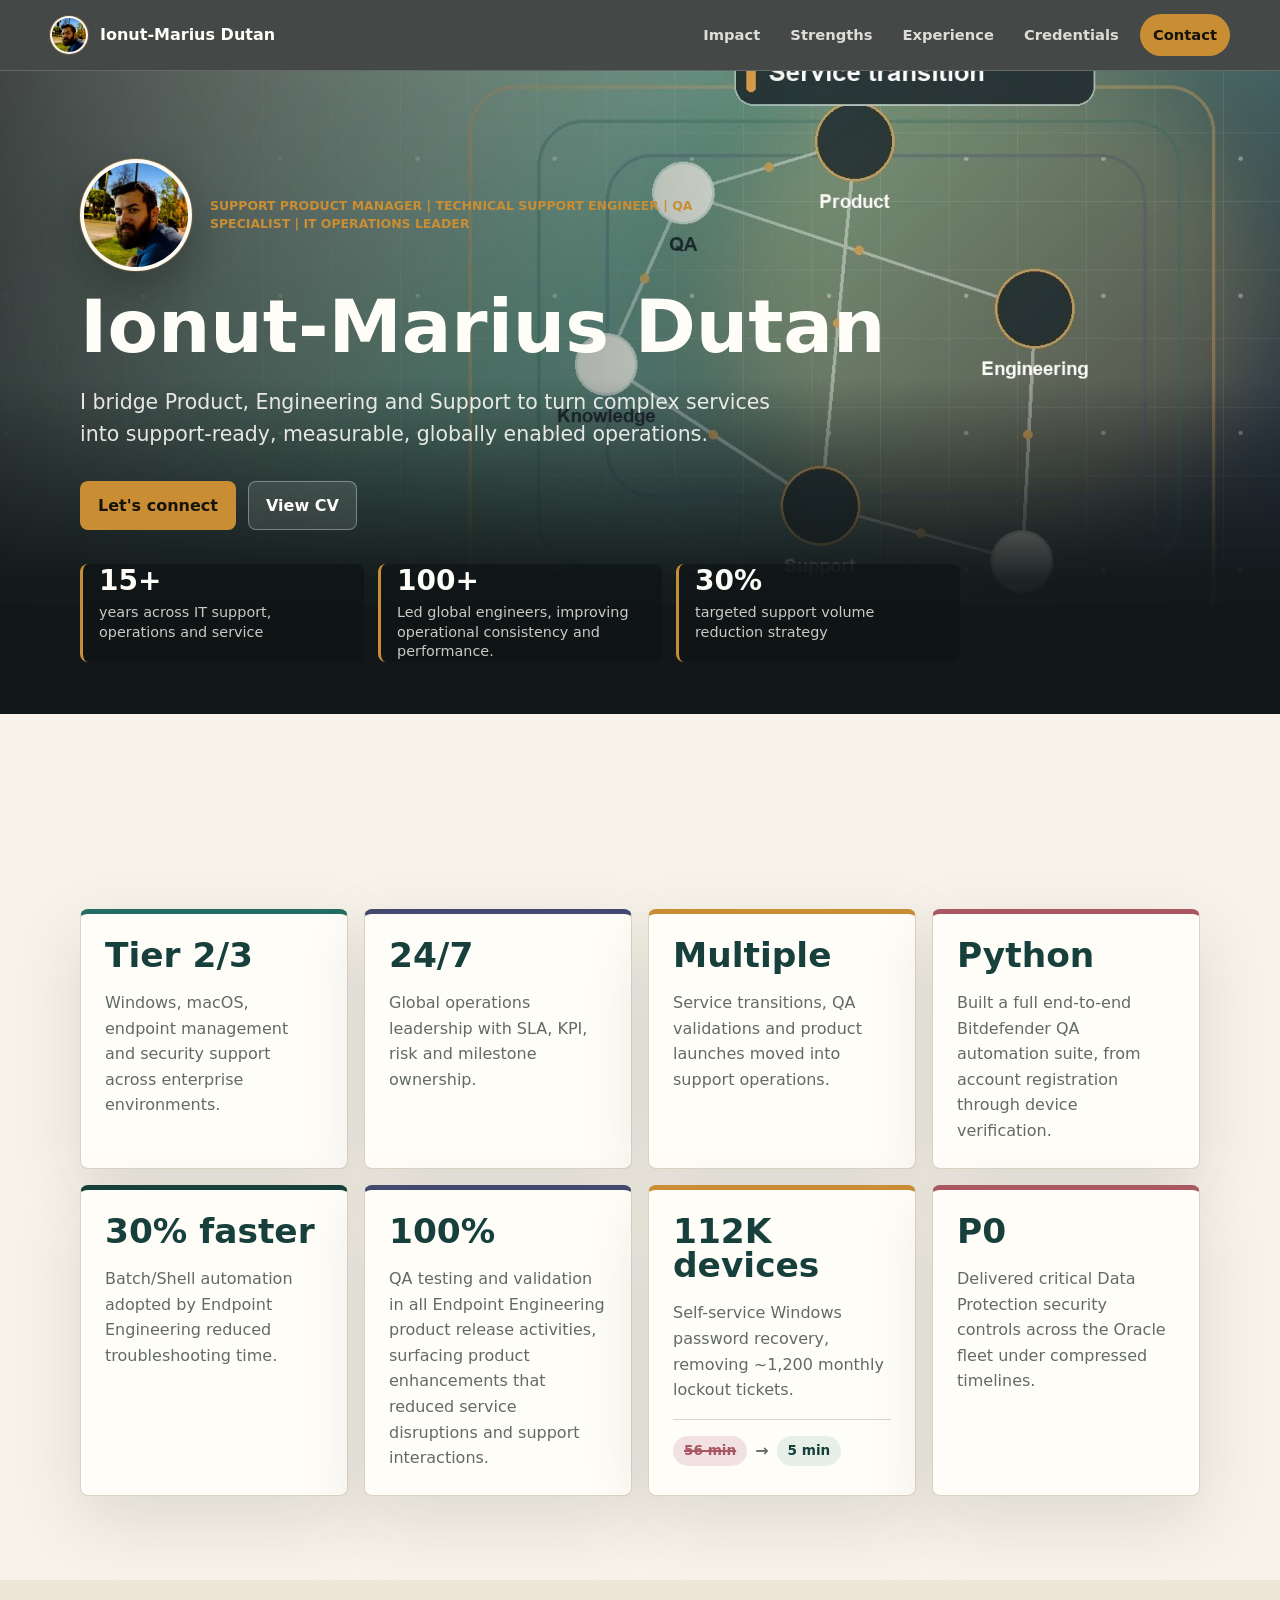
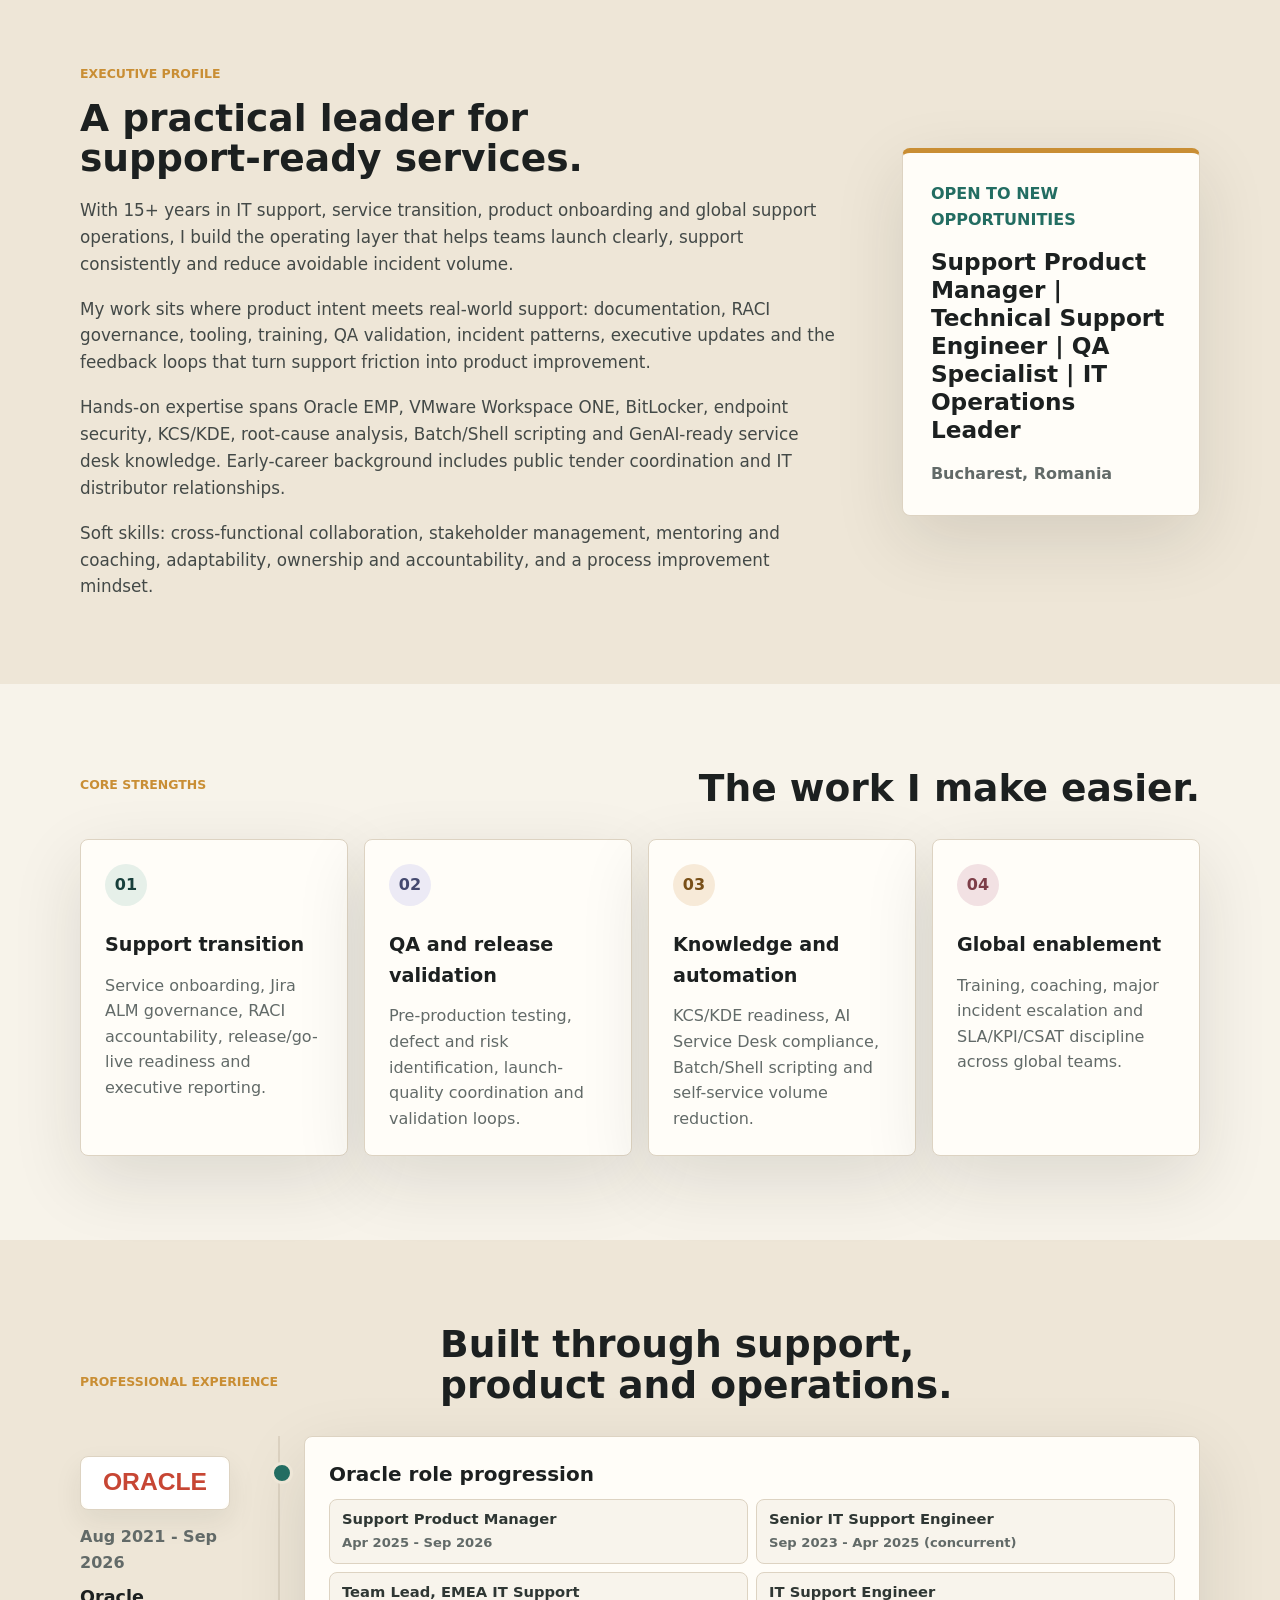
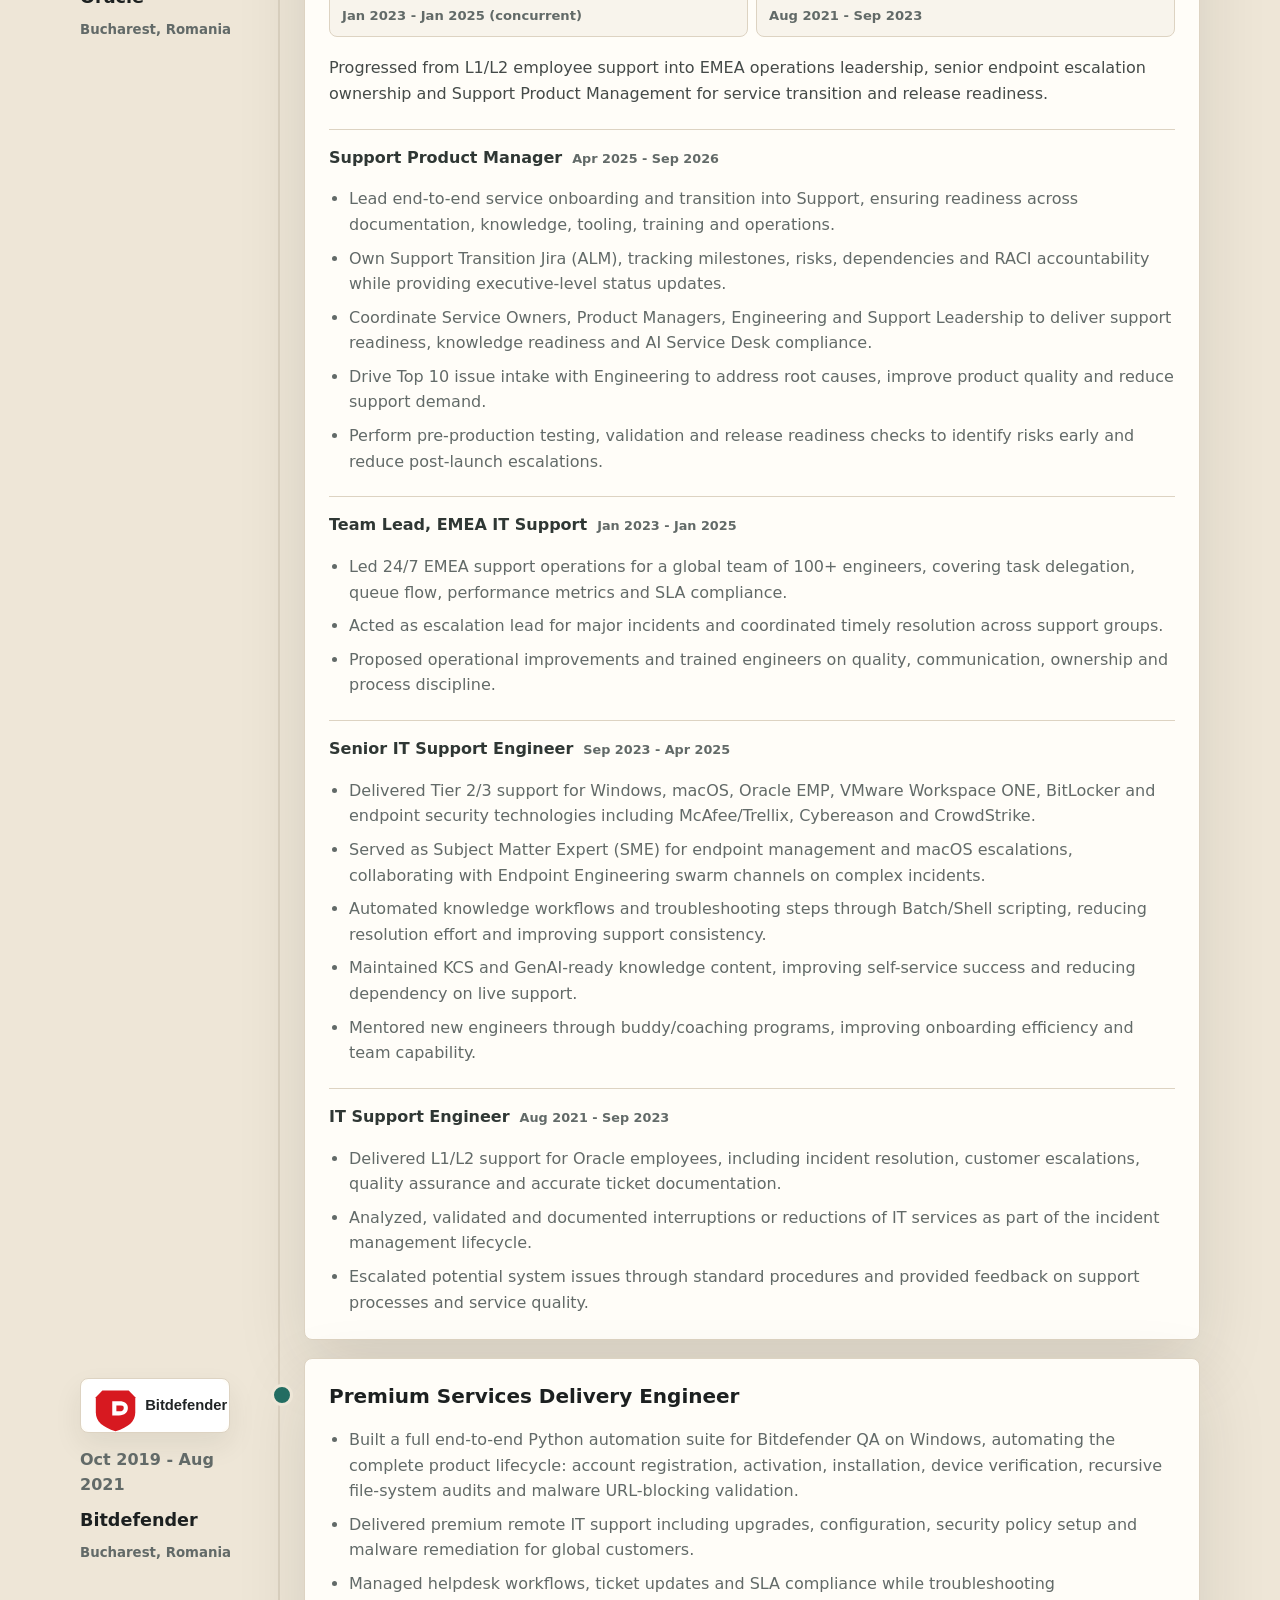
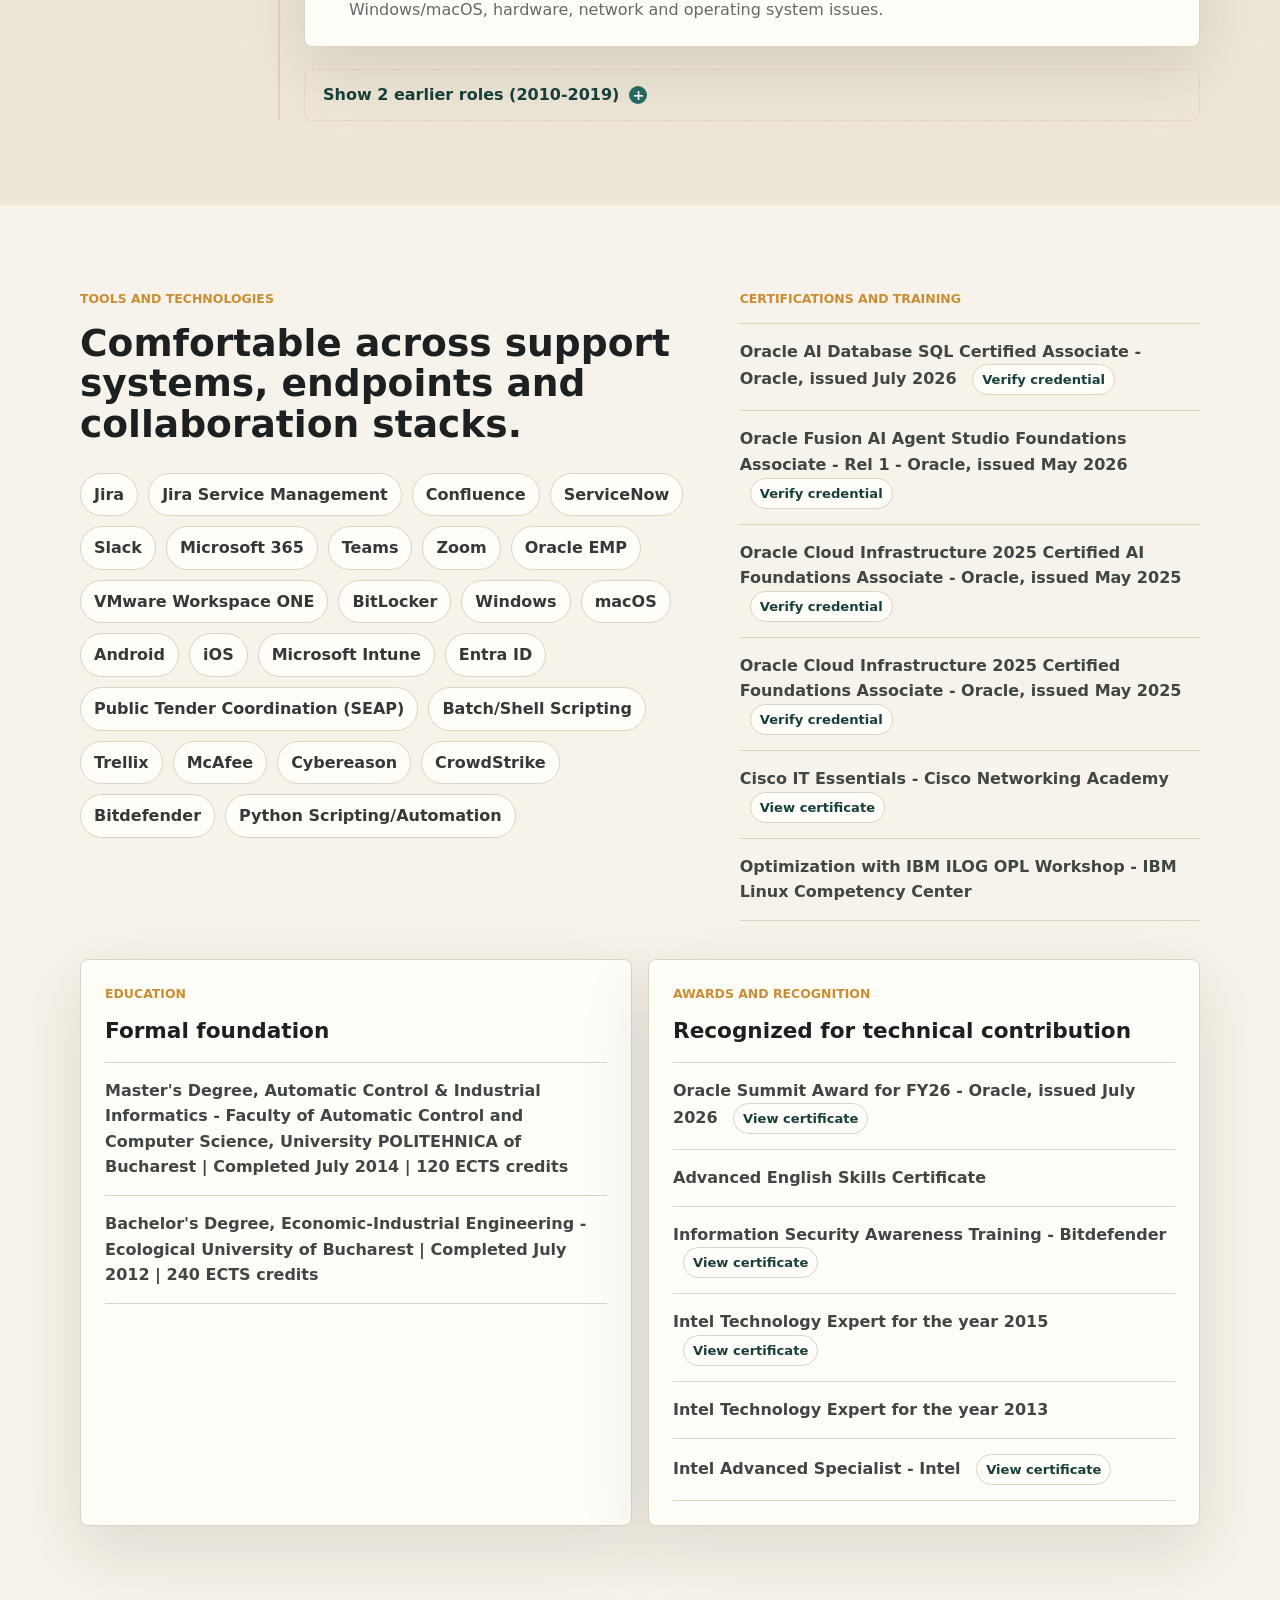
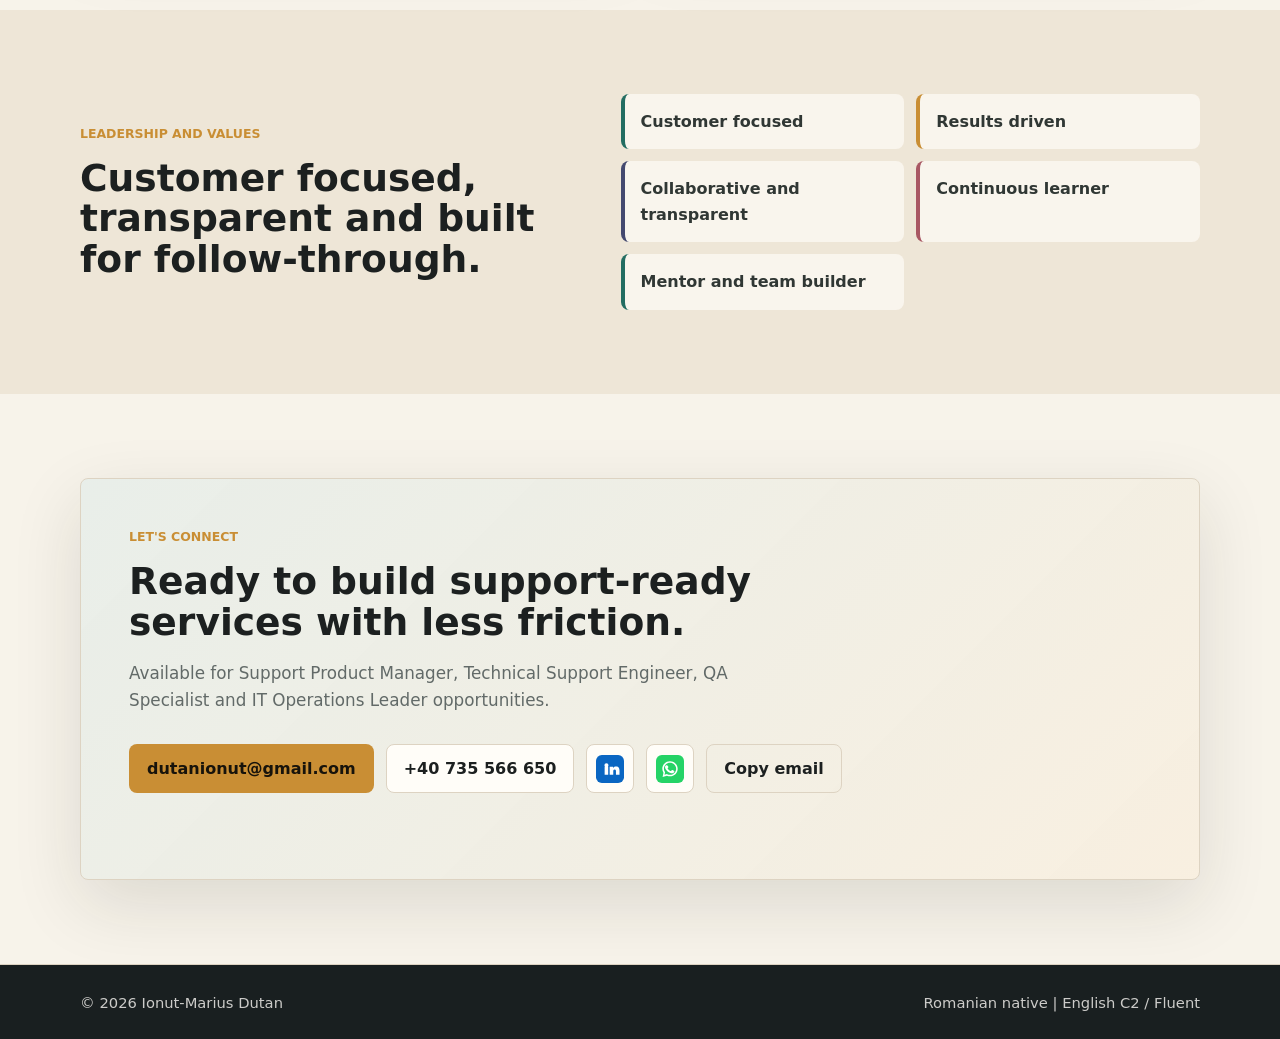
==== commit 0e91545f: "Add missing CV experience to website Co-Authored-By: Claude Sonnet 5.5 <noreply@anthropic.com> Claud" ====
--- a/index.html
+++ b/index.html
@@ -140,7 +140,7 @@
               <p>Windows, macOS, endpoint management and security support across enterprise environments.</p>
             </article>
             <article class="metric-card reveal">
-              <span class="metric-value">5x24</span>
+              <span class="metric-value">24/7</span>
               <p>Global operations leadership with SLA, KPI, risk and milestone ownership.</p>
             </article>
             <article class="metric-card reveal">
@@ -193,7 +193,12 @@
             </p>
             <p>
               Hands-on expertise spans Oracle EMP, VMware Workspace ONE, BitLocker, endpoint security, KCS/KDE,
-              root-cause analysis, Batch/Shell scripting and GenAI-ready service desk knowledge.
+              root-cause analysis, Batch/Shell scripting and GenAI-ready service desk knowledge. Early-career background
+              includes public tender coordination and IT distributor relationships.
+            </p>
+            <p>
+              Soft skills: cross-functional collaboration, stakeholder management, mentoring and coaching, adaptability,
+              ownership and accountability, and a process improvement mindset.
             </p>
           </div>
 
@@ -279,7 +284,7 @@
                 <div class="role-detail">
                   <h4>Team Lead, EMEA IT Support <span>Jan 2023 - Jan 2025</span></h4>
                   <ul>
-                    <li>Led 24/5 EMEA support operations, task delegation, queue flow, performance metrics and SLA compliance.</li>
+                    <li>Led 24/7 EMEA support operations for a global team of 100+ engineers, covering task delegation, queue flow, performance metrics and SLA compliance.</li>
                     <li>Acted as escalation lead for major incidents and coordinated timely resolution across support groups.</li>
                     <li>Proposed operational improvements and trained engineers on quality, communication, ownership and process discipline.</li>
                   </ul>
@@ -333,13 +338,16 @@
               <article class="timeline-item reveal">
                 <div class="timeline-meta">
                   <img class="company-logo" src="assets/logo-pczone.svg" alt="PCZONE logo" width="180" height="64">
-                  <span>Jan 2014 - Oct 2019</span>
+                  <span>Feb 2015 - Oct 2019</span>
                   <strong>PCZONE Online Distributie SRL</strong>
                   <small>Bucharest, Romania</small>
                 </div>
                 <div class="timeline-body">
                   <h3>Engineer</h3>
                   <ul>
+                    <li>Coordinated end-to-end participation in public tenders (SEAP) for government institutions and municipalities, from requirements analysis and point-by-point technical documentation to pricing and submission, in line with the contracting authority's compliance requirements.</li>
+                    <li>Won a public tender for a mixed solution of hardware equipment and maintenance services over a set period.</li>
+                    <li>Negotiated pricing and availability with IT distributors (ALSO, Asbis, Network One Distribution) to build competitive technical and commercial offers.</li>
                     <li>Performed technical maintenance and repair for IT equipment and systems, managed service workflows and tracked customer repair processes.</li>
                     <li>Provided customer support and technical guidance for hardware/software issues, inventory, invoicing and basic accounting operations.</li>
                   </ul>
@@ -349,7 +357,7 @@
               <article class="timeline-item reveal">
                 <div class="timeline-meta">
                   <img class="company-logo" src="assets/logo-taurus.svg" alt="Taurus Group logo" width="180" height="64">
-                  <span>Feb 2010 - Jan 2014</span>
+                  <span>Jul 2010 - Feb 2015</span>
                   <strong>Taurus Group SRL</strong>
                   <small>Bucharest, Romania</small>
                 </div>
@@ -384,13 +392,18 @@
               <span>BitLocker</span>
               <span>Windows</span>
               <span>macOS</span>
+              <span>Android</span>
+              <span>iOS</span>
+              <span>Microsoft Intune</span>
+              <span>Entra ID</span>
+              <span>Public Tender Coordination (SEAP)</span>
               <span>Batch/Shell Scripting</span>
               <span>Trellix</span>
               <span>McAfee</span>
               <span>Cybereason</span>
               <span>CrowdStrike</span>
               <span>Bitdefender</span>
-              <span>Python</span>
+              <span>Python Scripting/Automation</span>
             </div>
           </div>
 
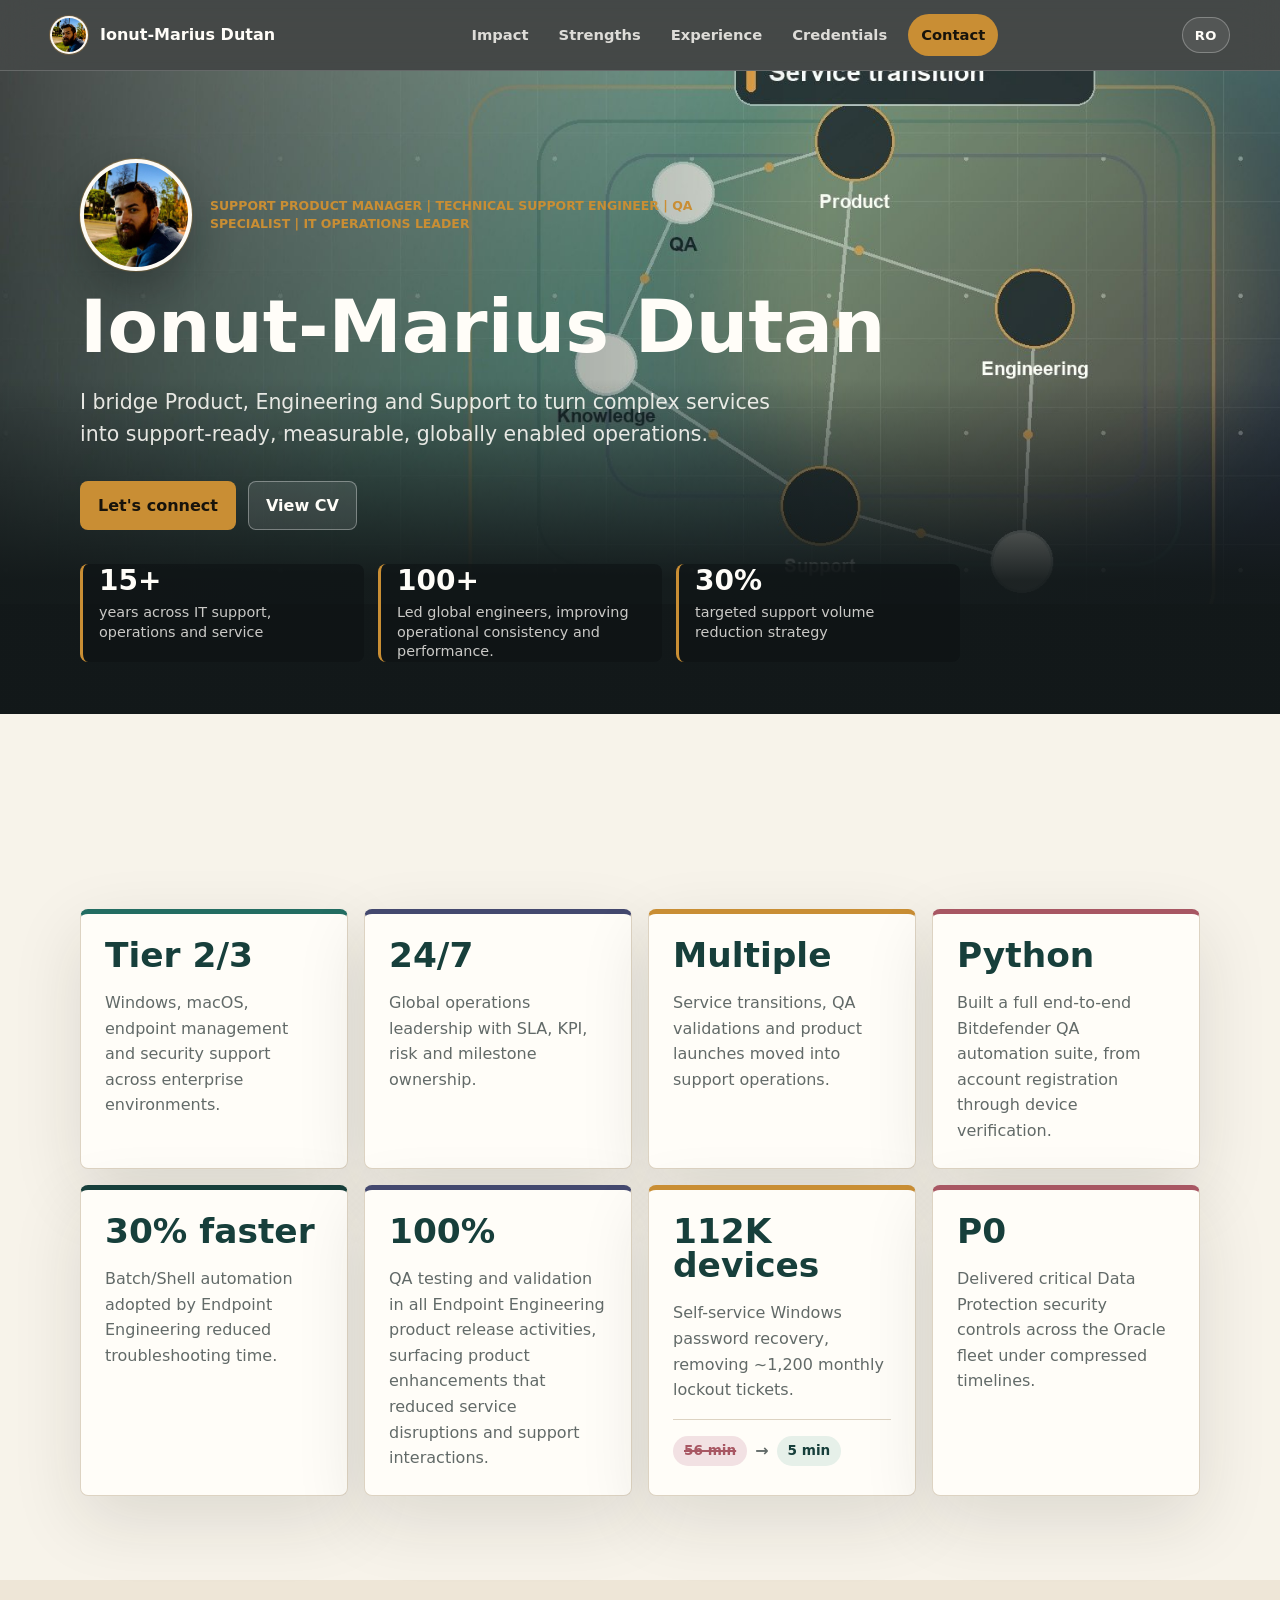
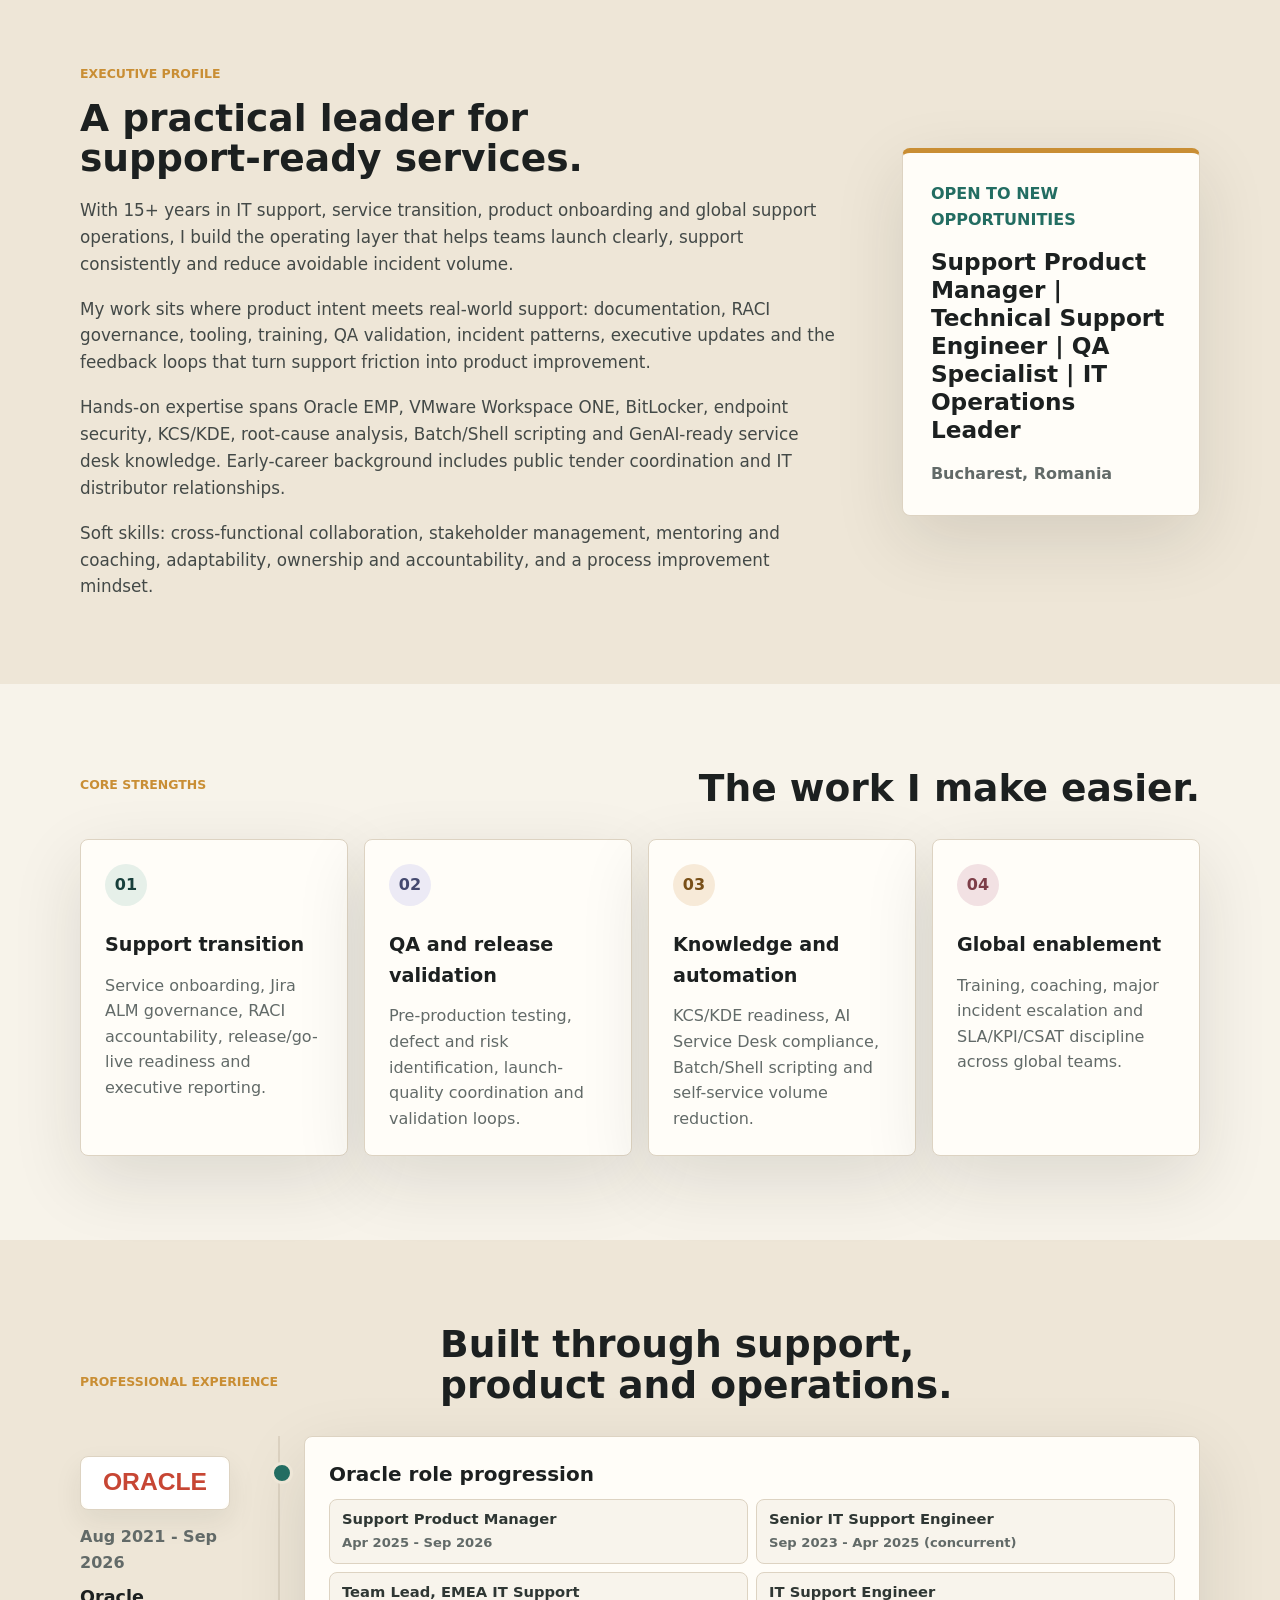
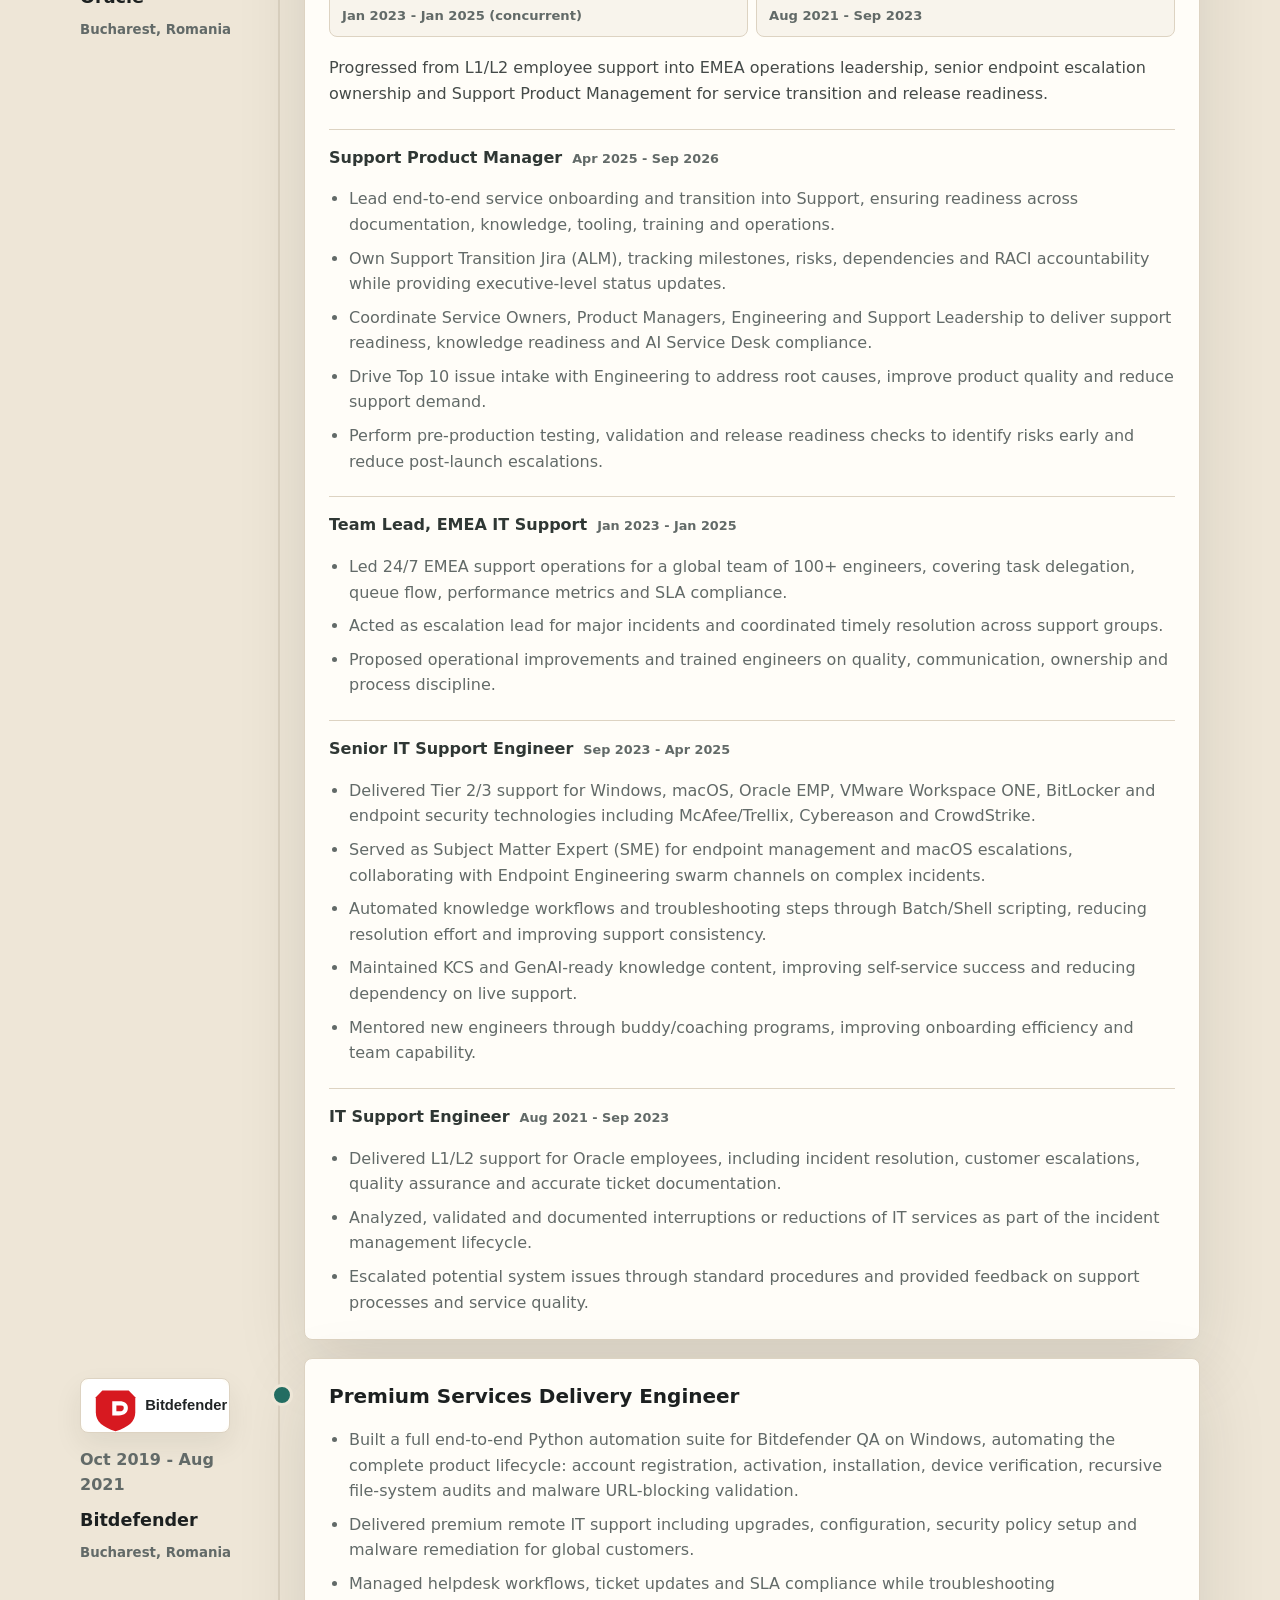
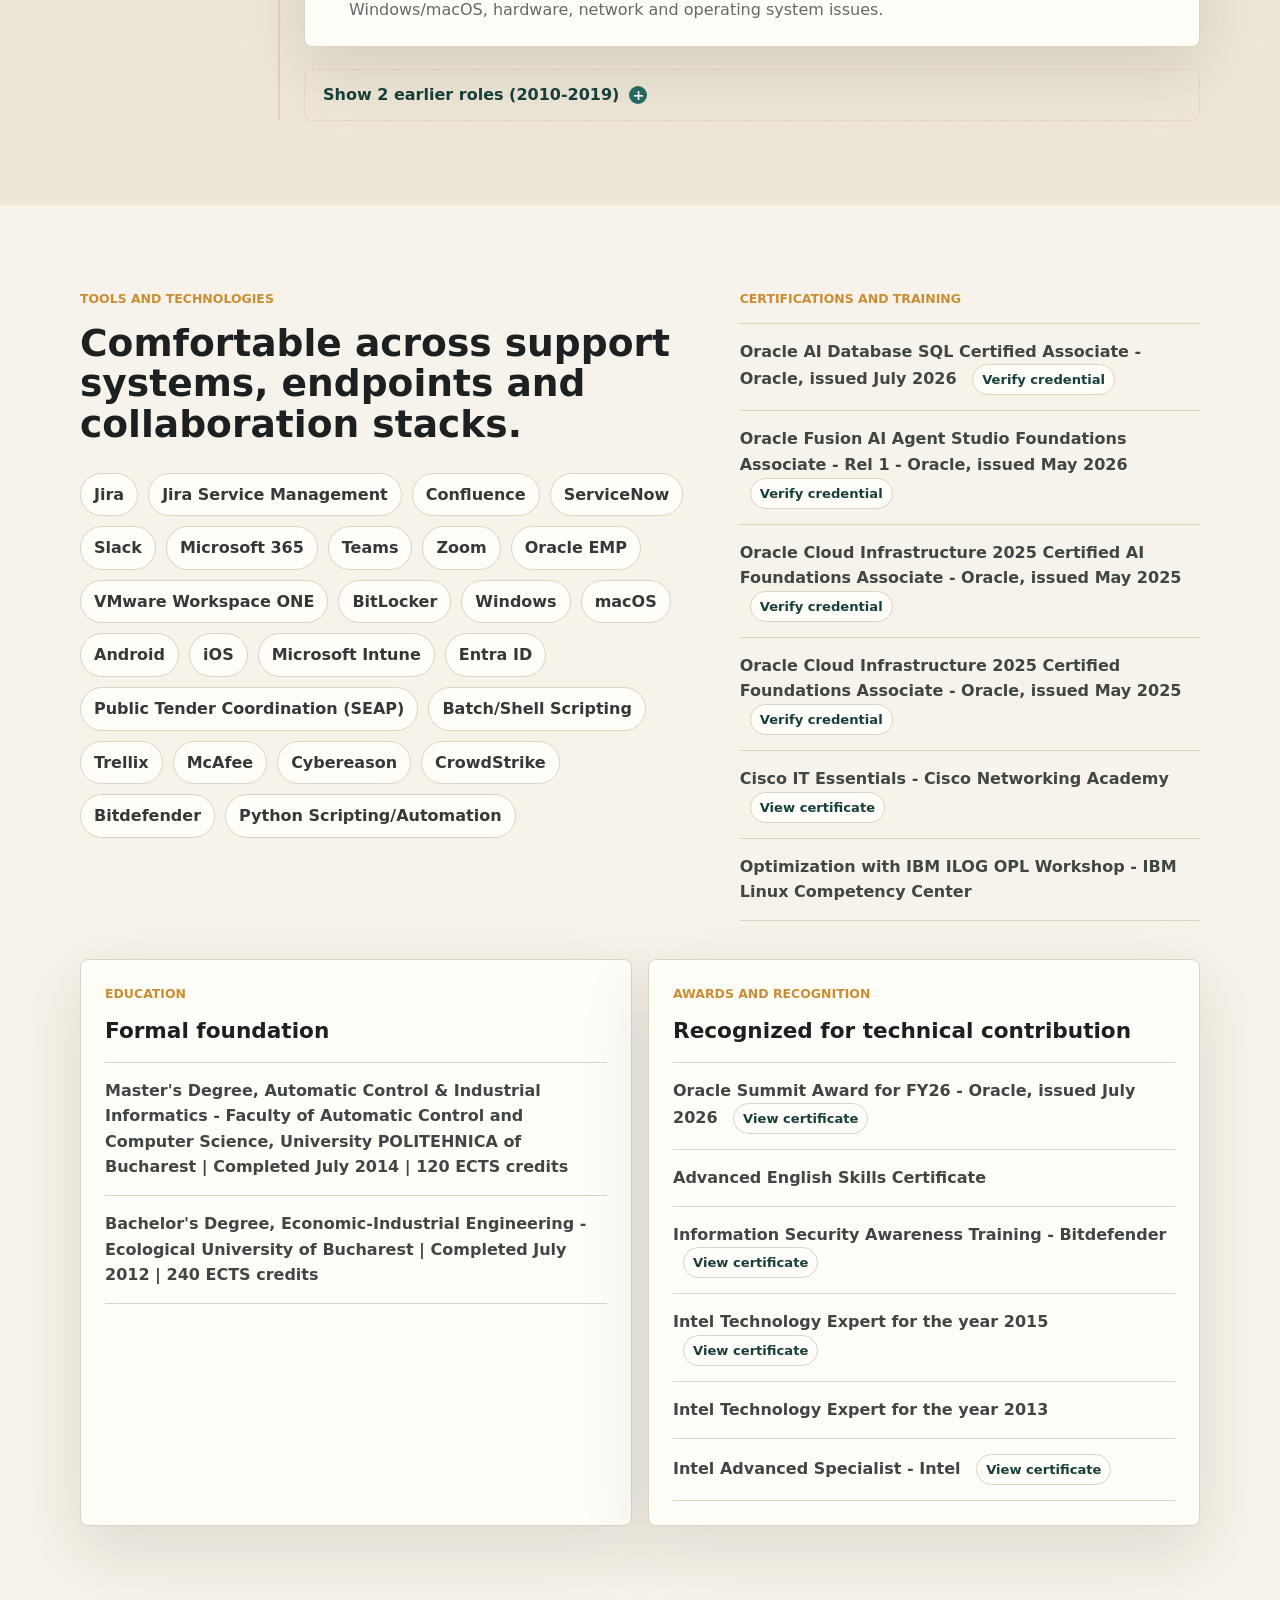
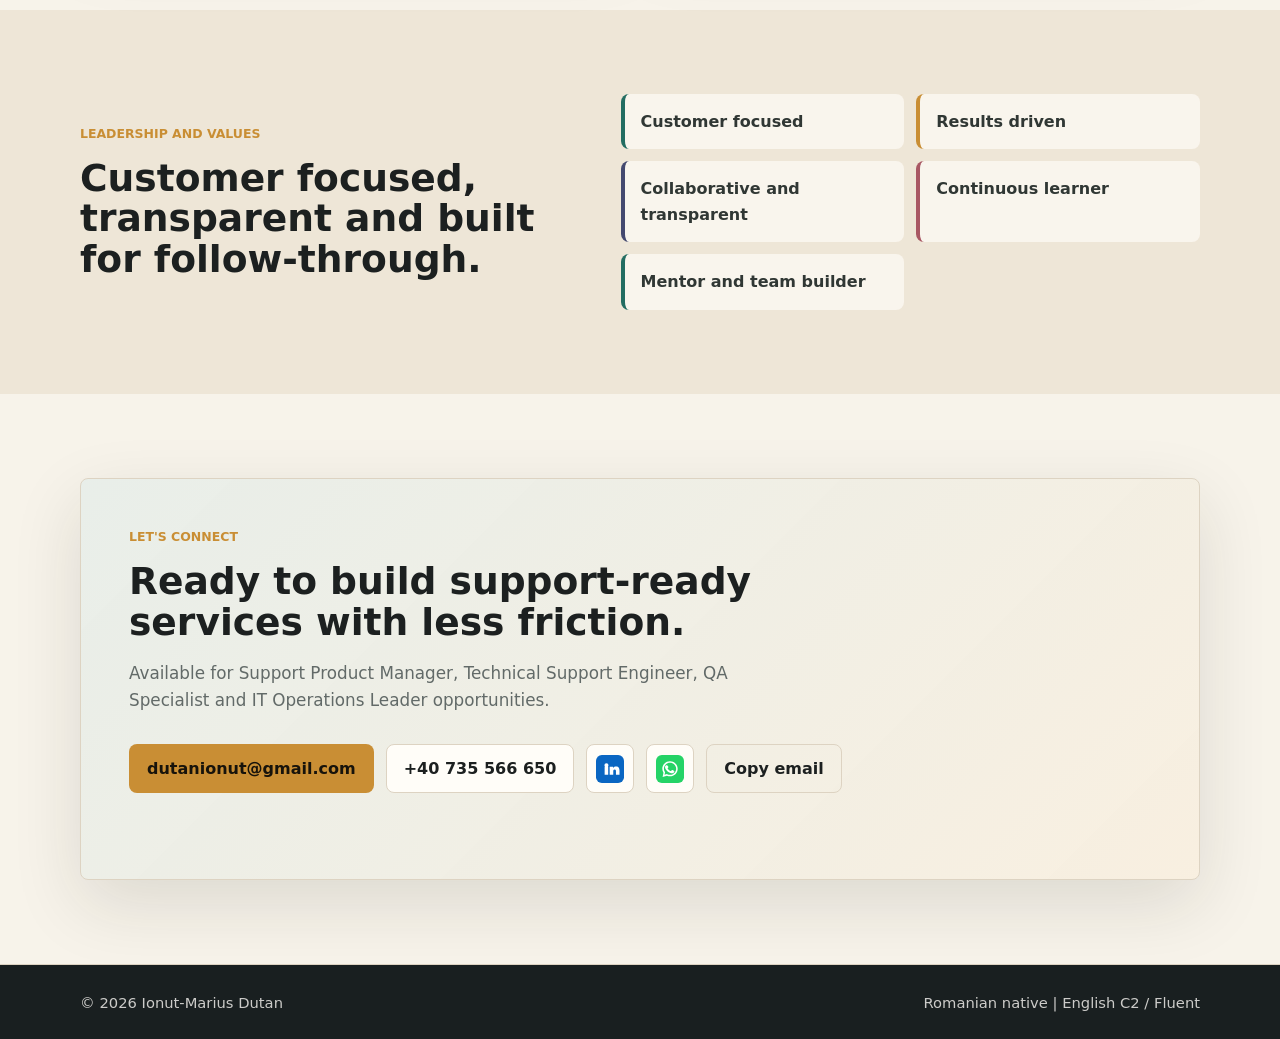
==== commit a077edf4: "Add English/Romanian language switch and Romanian CV Co-Authored-By: Claude Sonnet 5.5 <noreply@anth" ====
--- a/index.html
+++ b/index.html
@@ -69,6 +69,8 @@
           <span class="brand-name">Ionut-Marius Dutan</span>
         </a>
 
+        <button class="lang-toggle" type="button" data-lang-toggle aria-label="Switch to Romanian" title="Switch to Romanian">RO</button>
+
         <button class="nav-toggle" type="button" aria-controls="site-menu" aria-expanded="false" aria-label="Open navigation">
           <span></span>
           <span></span>
@@ -533,6 +535,7 @@
       </div>
     </footer>
 
+    <script src="i18n.js"></script>
     <script src="script.js"></script>
   </body>
 </html>
--- a/styles.css
+++ b/styles.css
@@ -148,6 +148,29 @@
 .nav-cta:hover,
 .nav-cta:focus-visible,
 .nav-cta.is-active {
+  background: var(--amber);
+  color: #17130b;
+}
+
+.lang-toggle {
+  order: 3;
+  min-width: 42px;
+  height: 36px;
+  border: 1px solid rgba(255, 255, 255, 0.28);
+  border-radius: 999px;
+  background: rgba(255, 255, 255, 0.08);
+  padding: 0 12px;
+  color: #fffdf8;
+  font: inherit;
+  font-size: 0.82rem;
+  font-weight: 800;
+  letter-spacing: 0.04em;
+  cursor: pointer;
+  transition: background 160ms ease, color 160ms ease;
+}
+
+.lang-toggle:hover,
+.lang-toggle:focus-visible {
   background: var(--amber);
   color: #17130b;
 }
@@ -1052,6 +1075,15 @@
     text-overflow: ellipsis;
   }
 
+  .nav {
+    gap: 10px;
+  }
+
+  .lang-toggle {
+    order: 0;
+    margin-left: auto;
+  }
+
   .nav-toggle {
     display: block;
   }
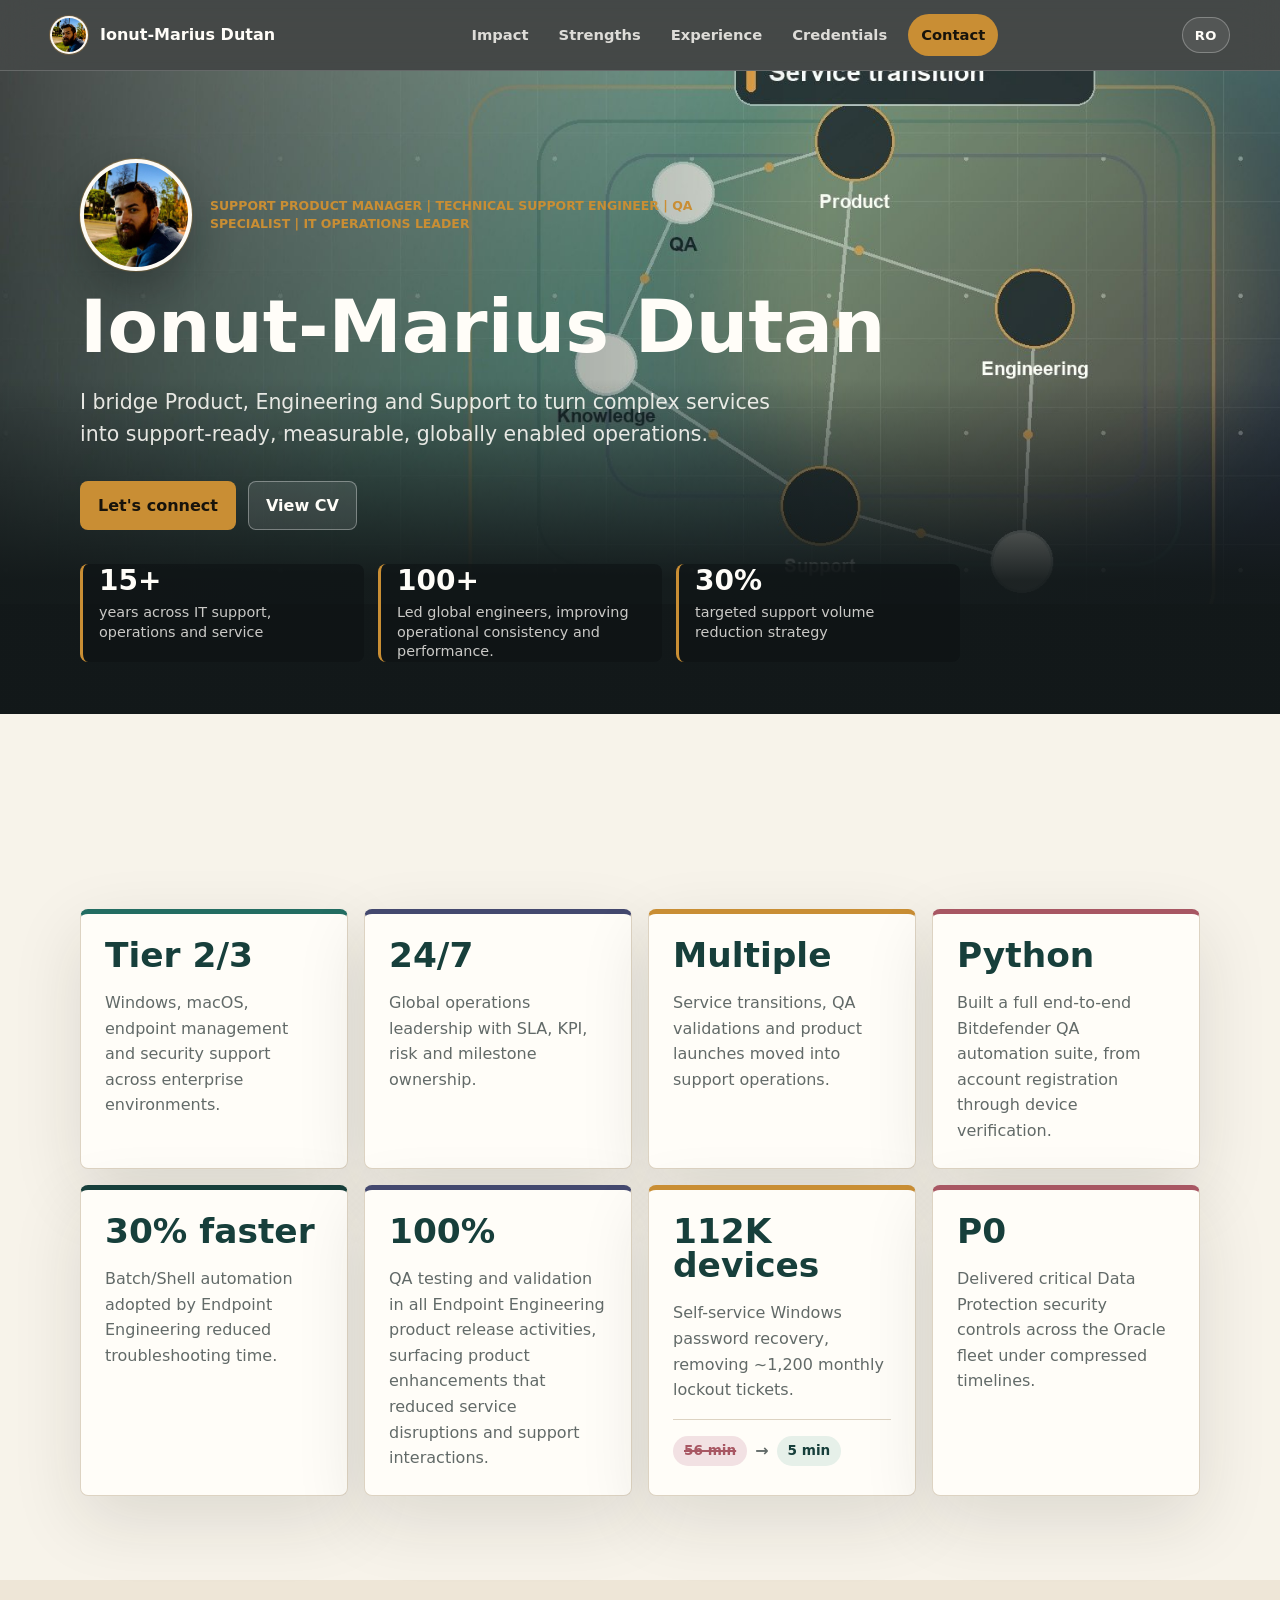
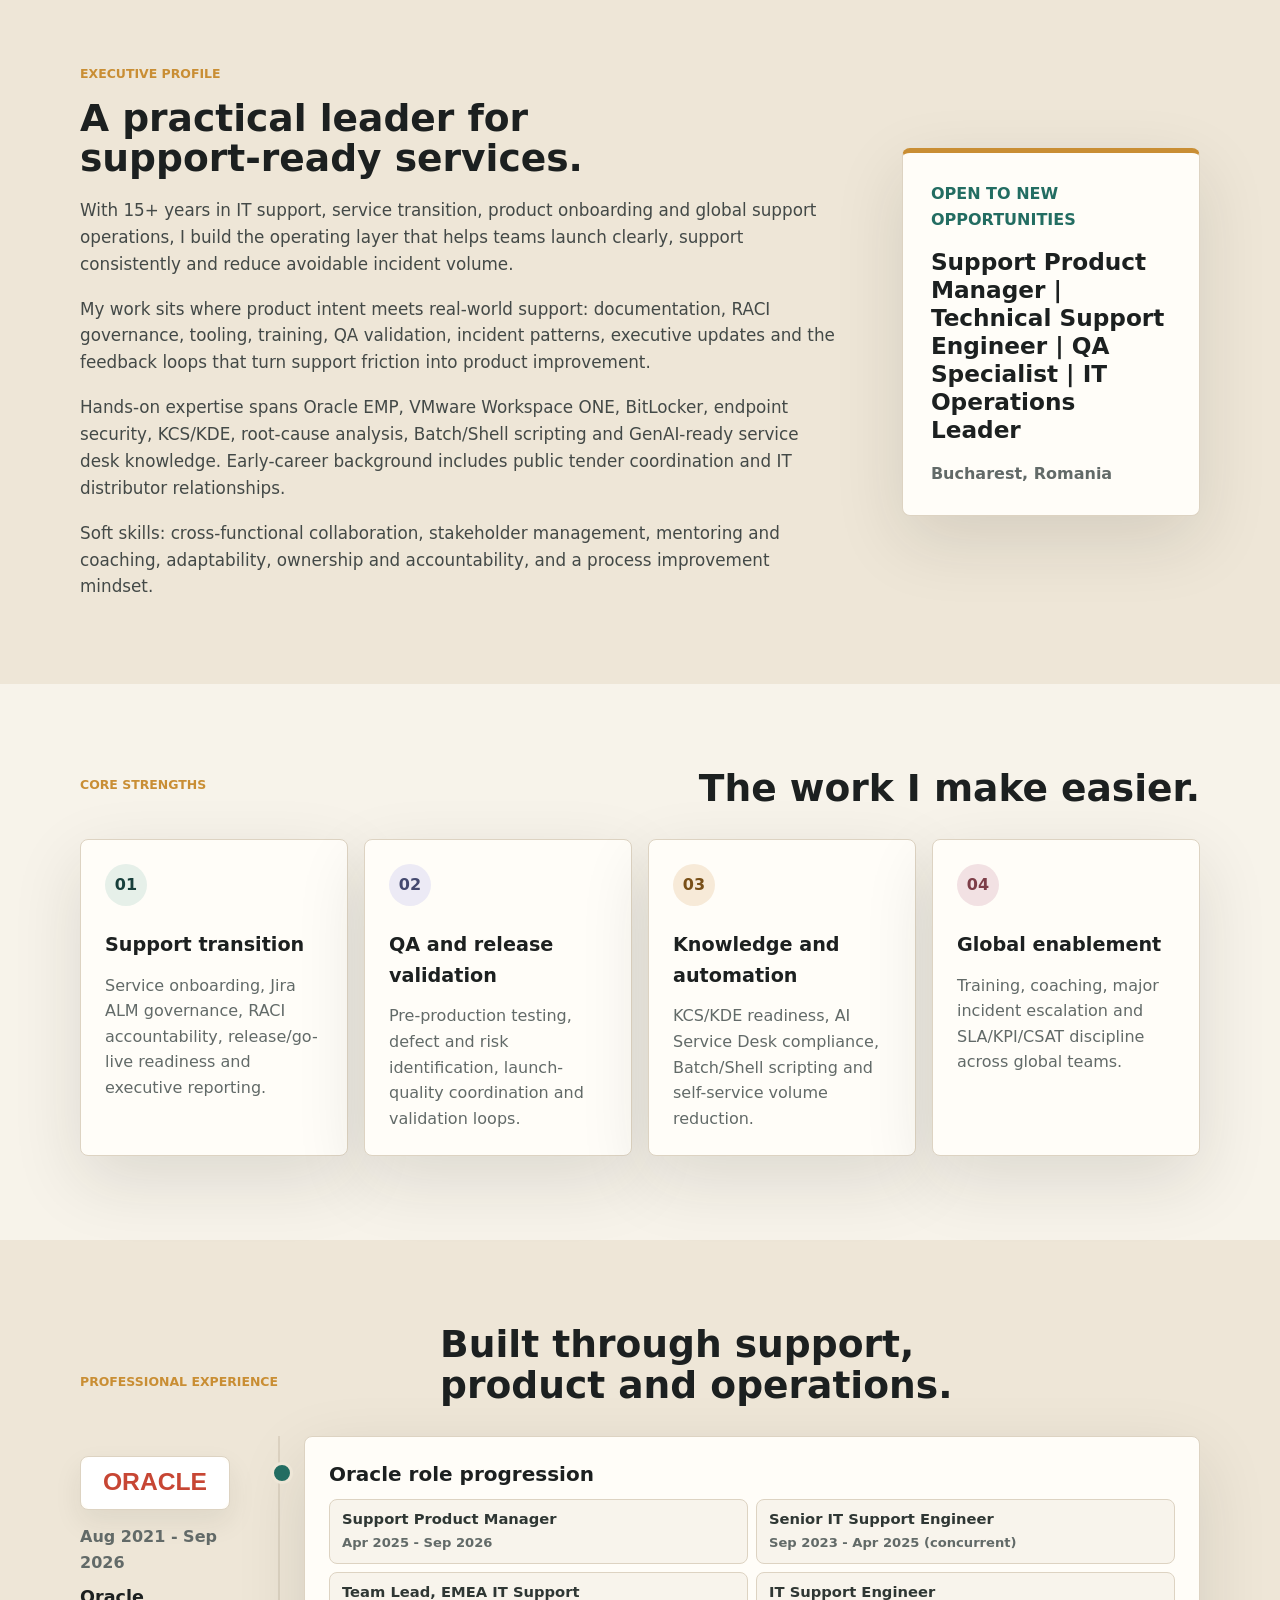
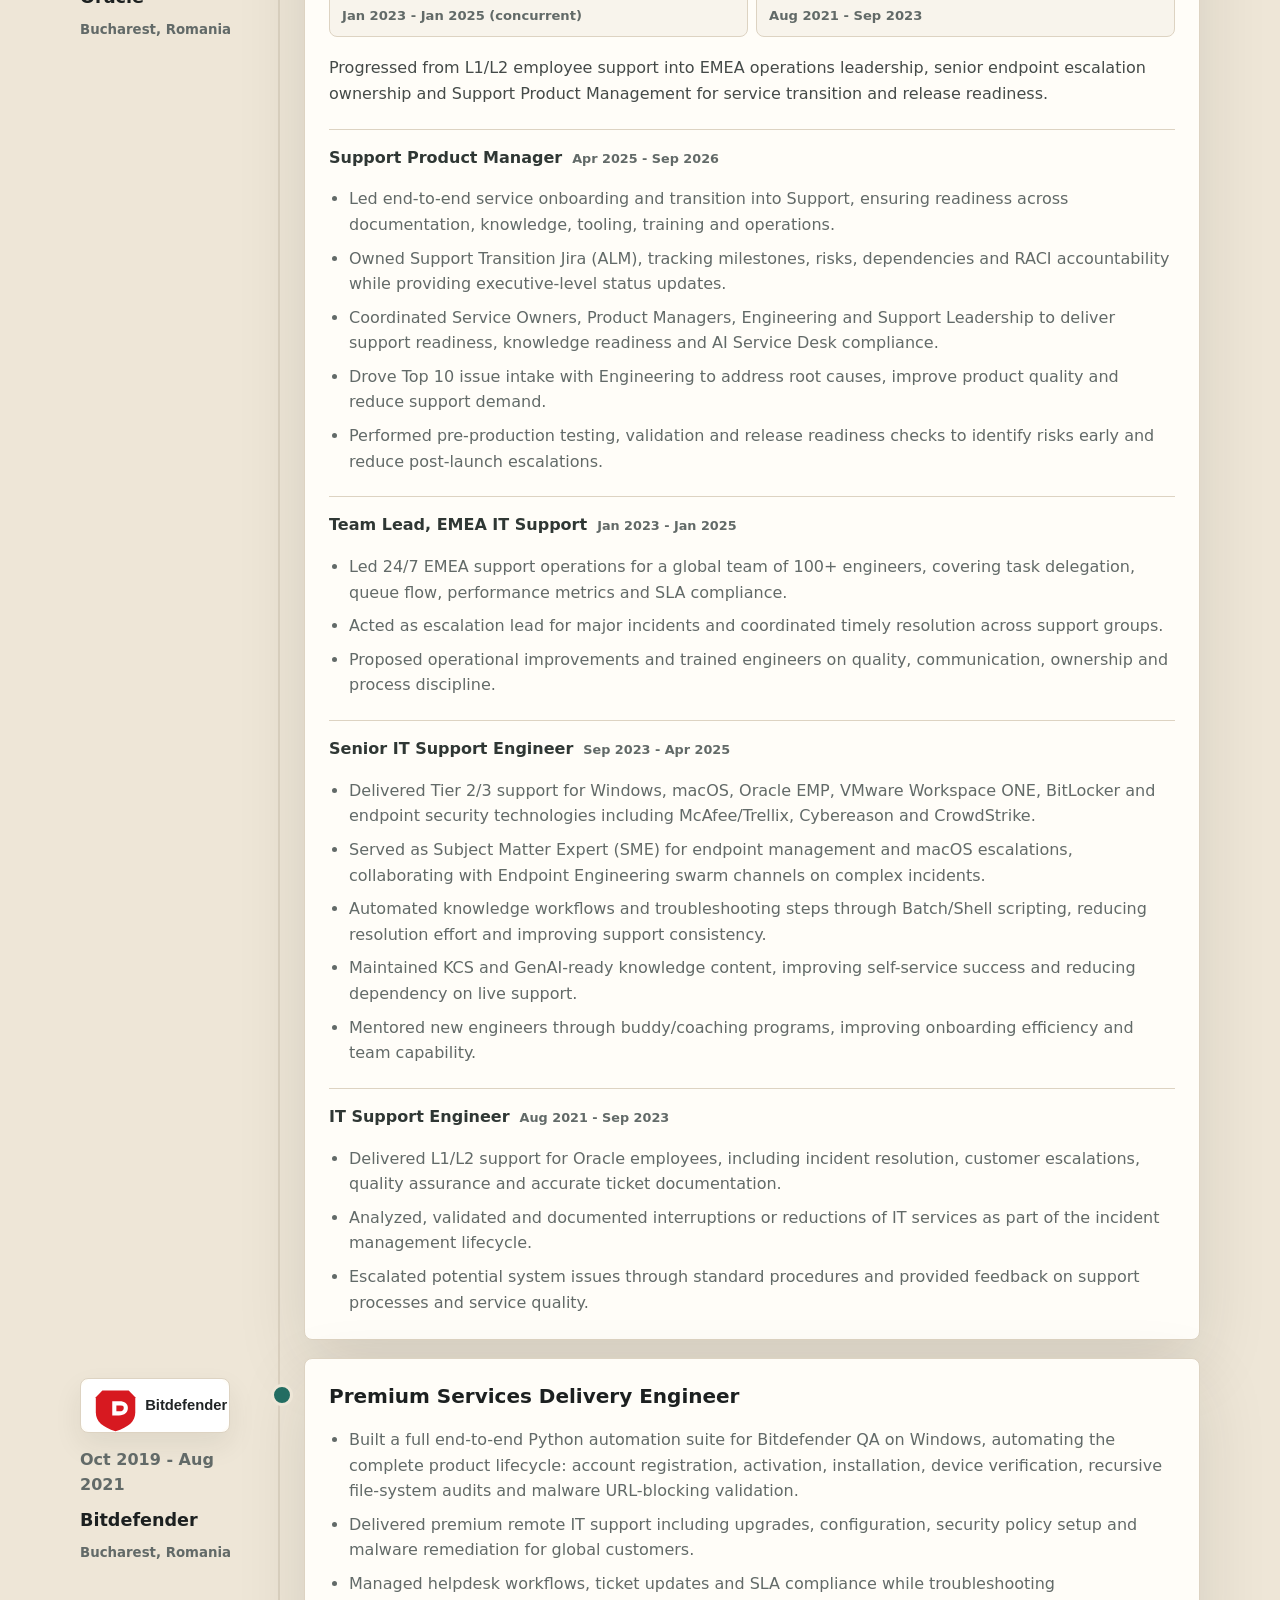
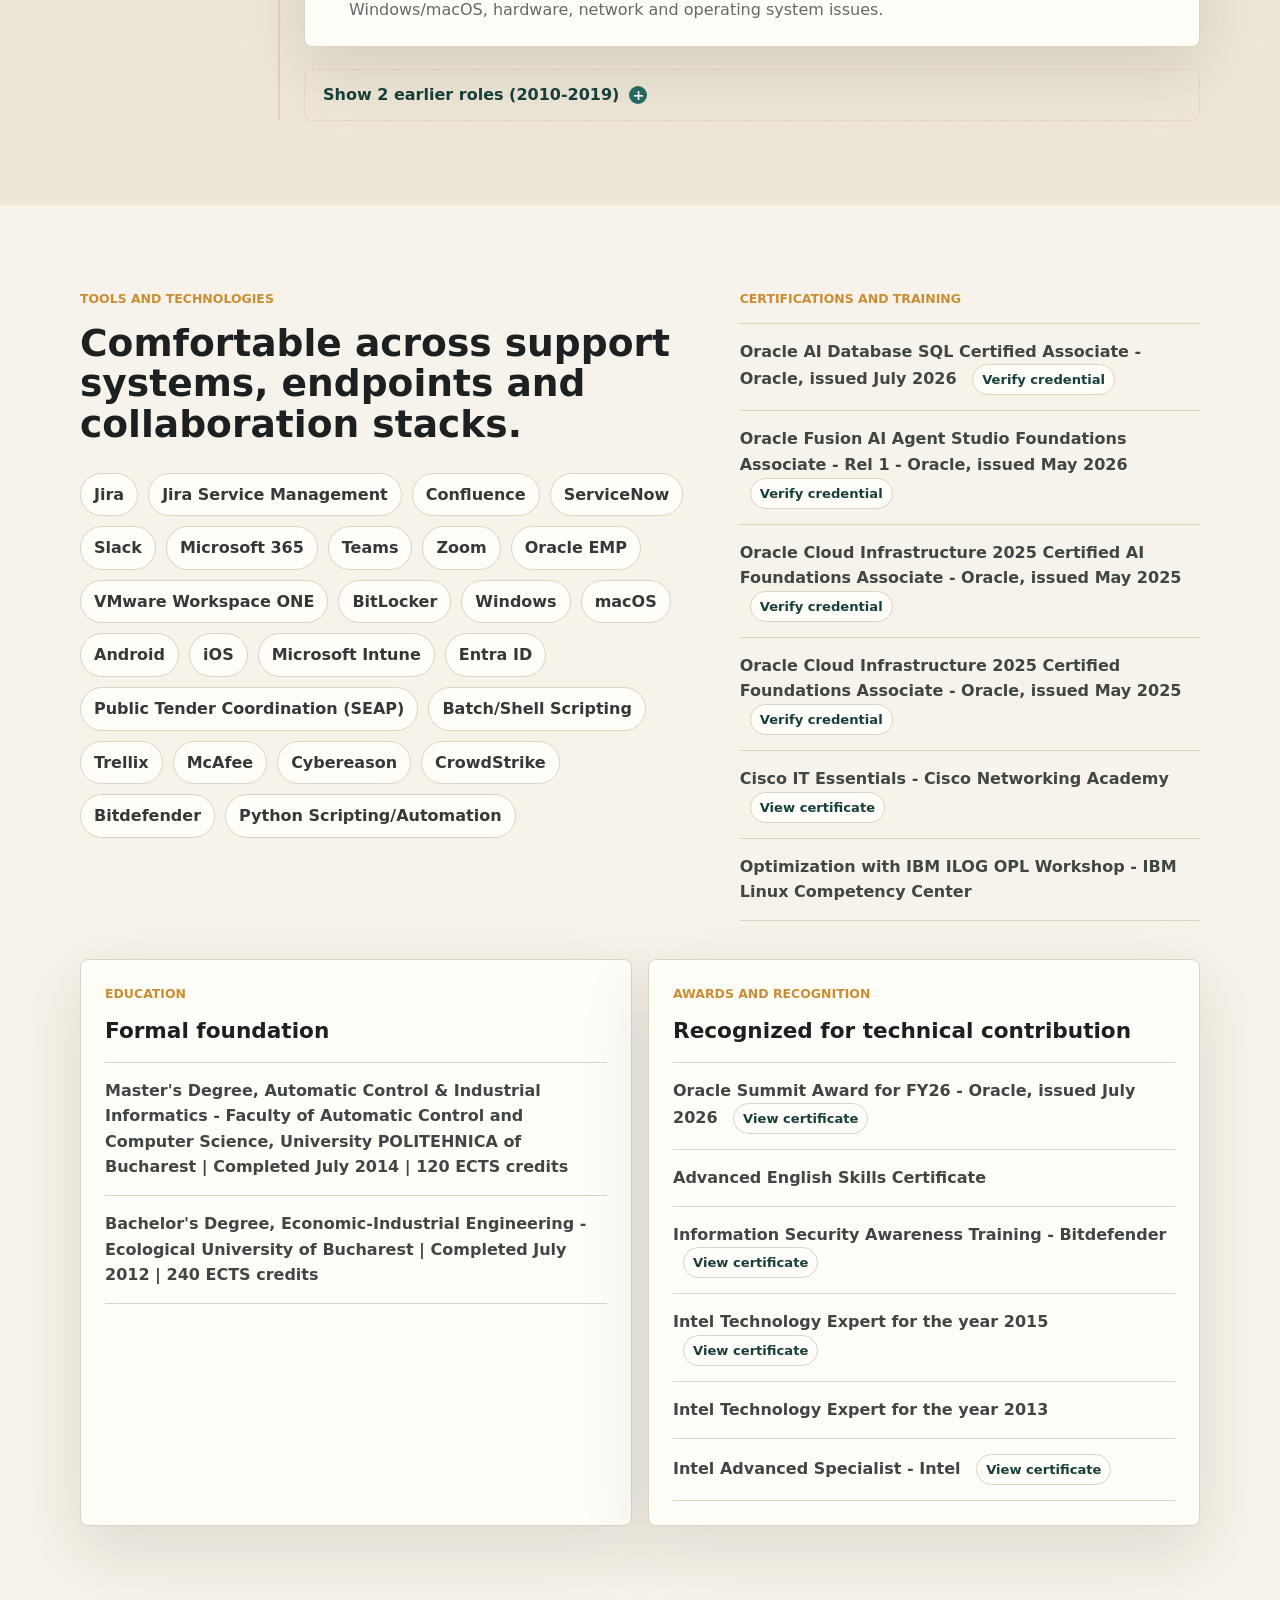
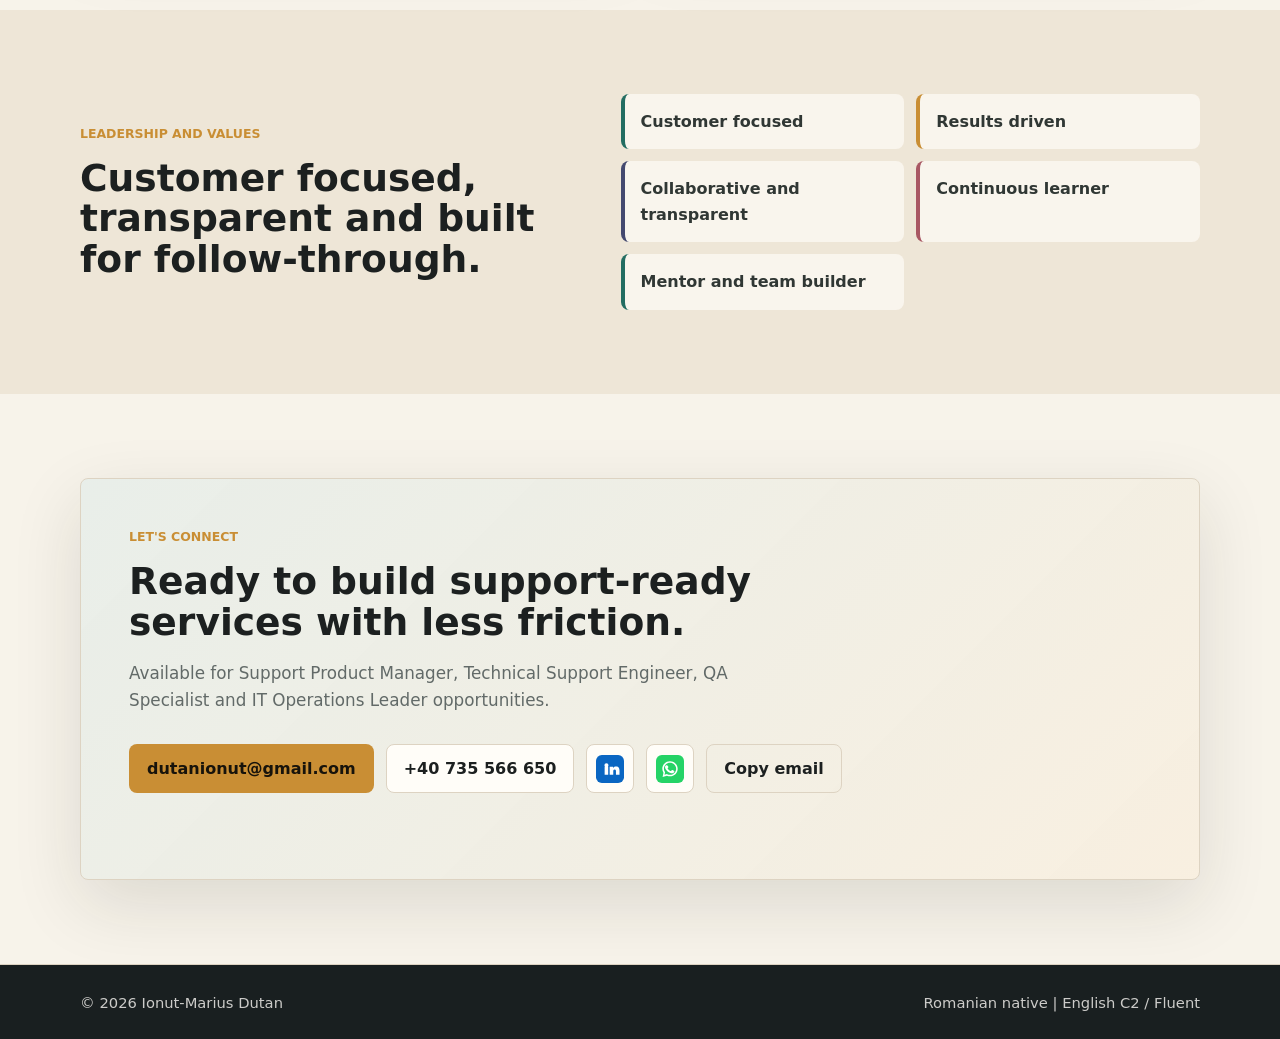
==== commit fdefc8a4: "Use past tense for the Support Product Manager role bullets Co-Authored-By: Claude Sonnet 5.5 <norep" ====
--- a/index.html
+++ b/index.html
@@ -275,11 +275,11 @@
                 <div class="role-detail">
                   <h4>Support Product Manager <span>Apr 2025 - Sep 2026</span></h4>
                   <ul>
-                    <li>Lead end-to-end service onboarding and transition into Support, ensuring readiness across documentation, knowledge, tooling, training and operations.</li>
-                    <li>Own Support Transition Jira (ALM), tracking milestones, risks, dependencies and RACI accountability while providing executive-level status updates.</li>
-                    <li>Coordinate Service Owners, Product Managers, Engineering and Support Leadership to deliver support readiness, knowledge readiness and AI Service Desk compliance.</li>
-                    <li>Drive Top 10 issue intake with Engineering to address root causes, improve product quality and reduce support demand.</li>
-                    <li>Perform pre-production testing, validation and release readiness checks to identify risks early and reduce post-launch escalations.</li>
+                    <li>Led end-to-end service onboarding and transition into Support, ensuring readiness across documentation, knowledge, tooling, training and operations.</li>
+                    <li>Owned Support Transition Jira (ALM), tracking milestones, risks, dependencies and RACI accountability while providing executive-level status updates.</li>
+                    <li>Coordinated Service Owners, Product Managers, Engineering and Support Leadership to deliver support readiness, knowledge readiness and AI Service Desk compliance.</li>
+                    <li>Drove Top 10 issue intake with Engineering to address root causes, improve product quality and reduce support demand.</li>
+                    <li>Performed pre-production testing, validation and release readiness checks to identify risks early and reduce post-launch escalations.</li>
                   </ul>
                 </div>
 
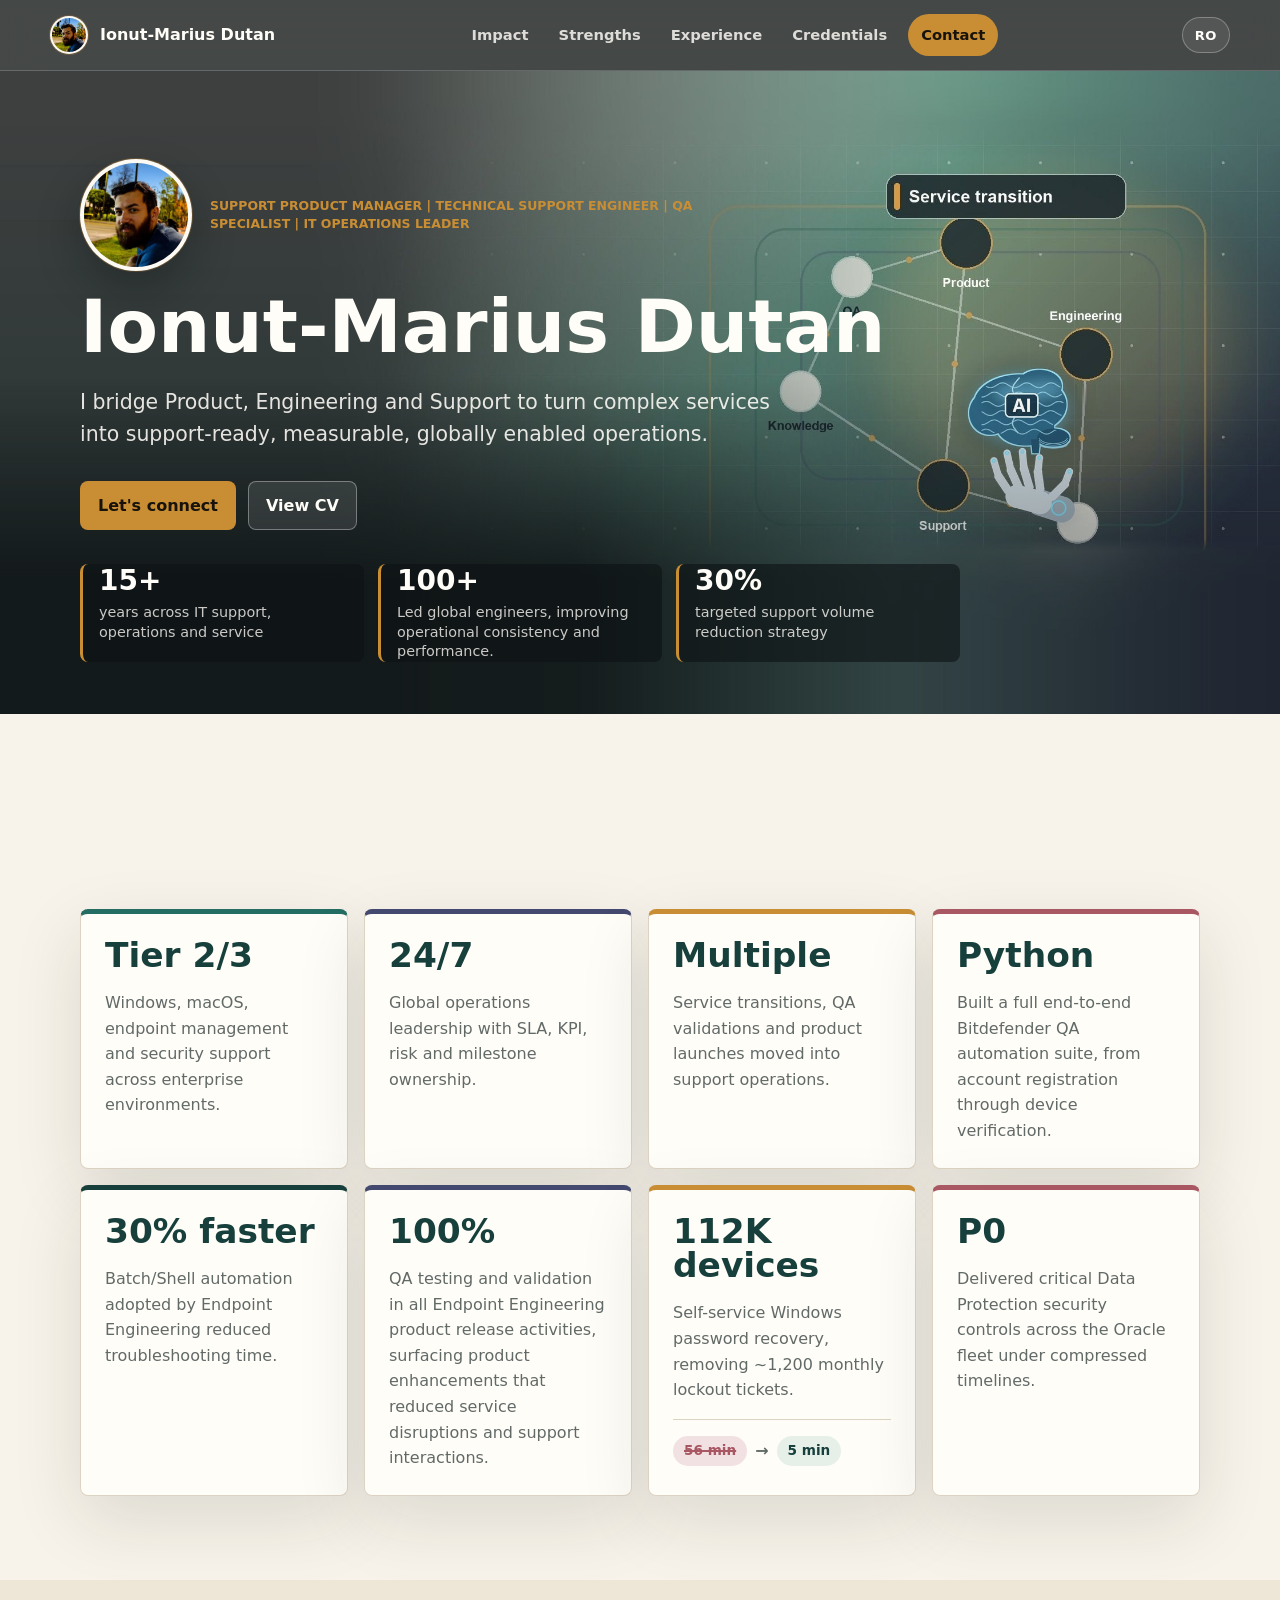
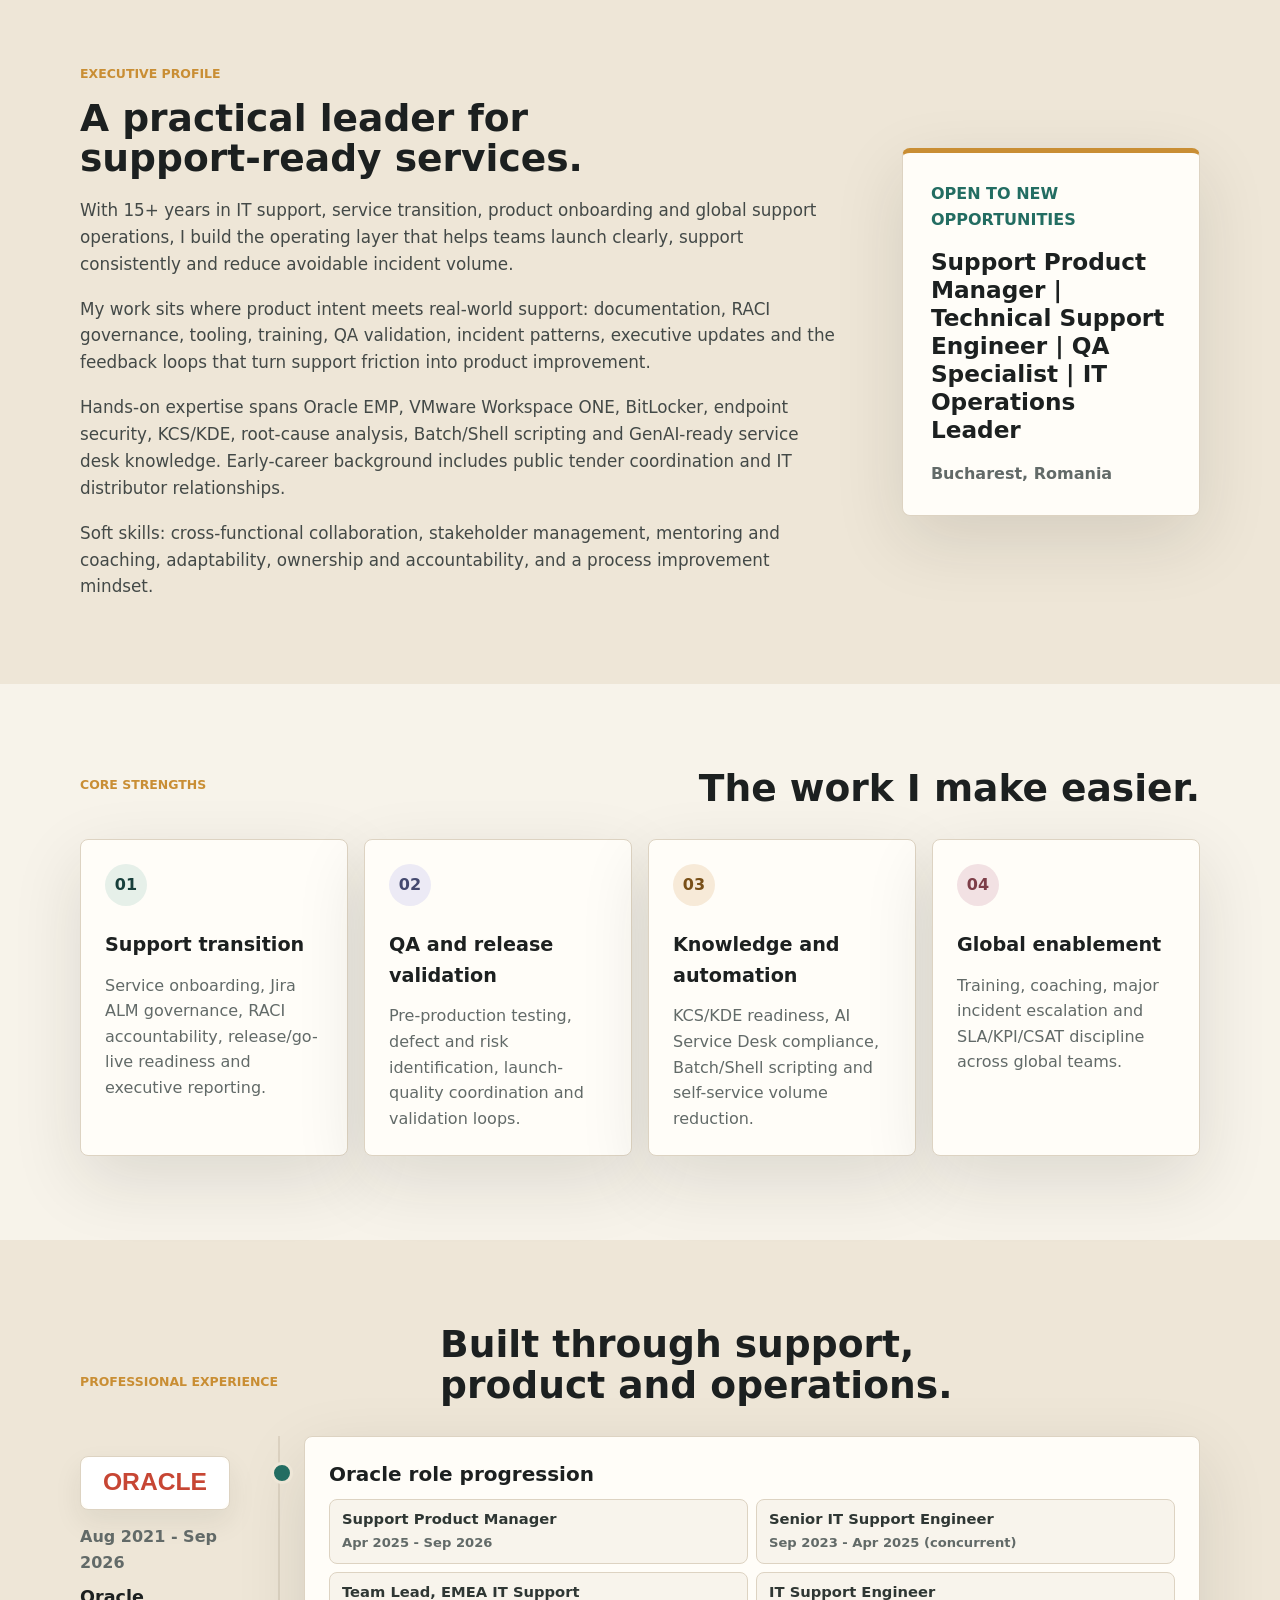
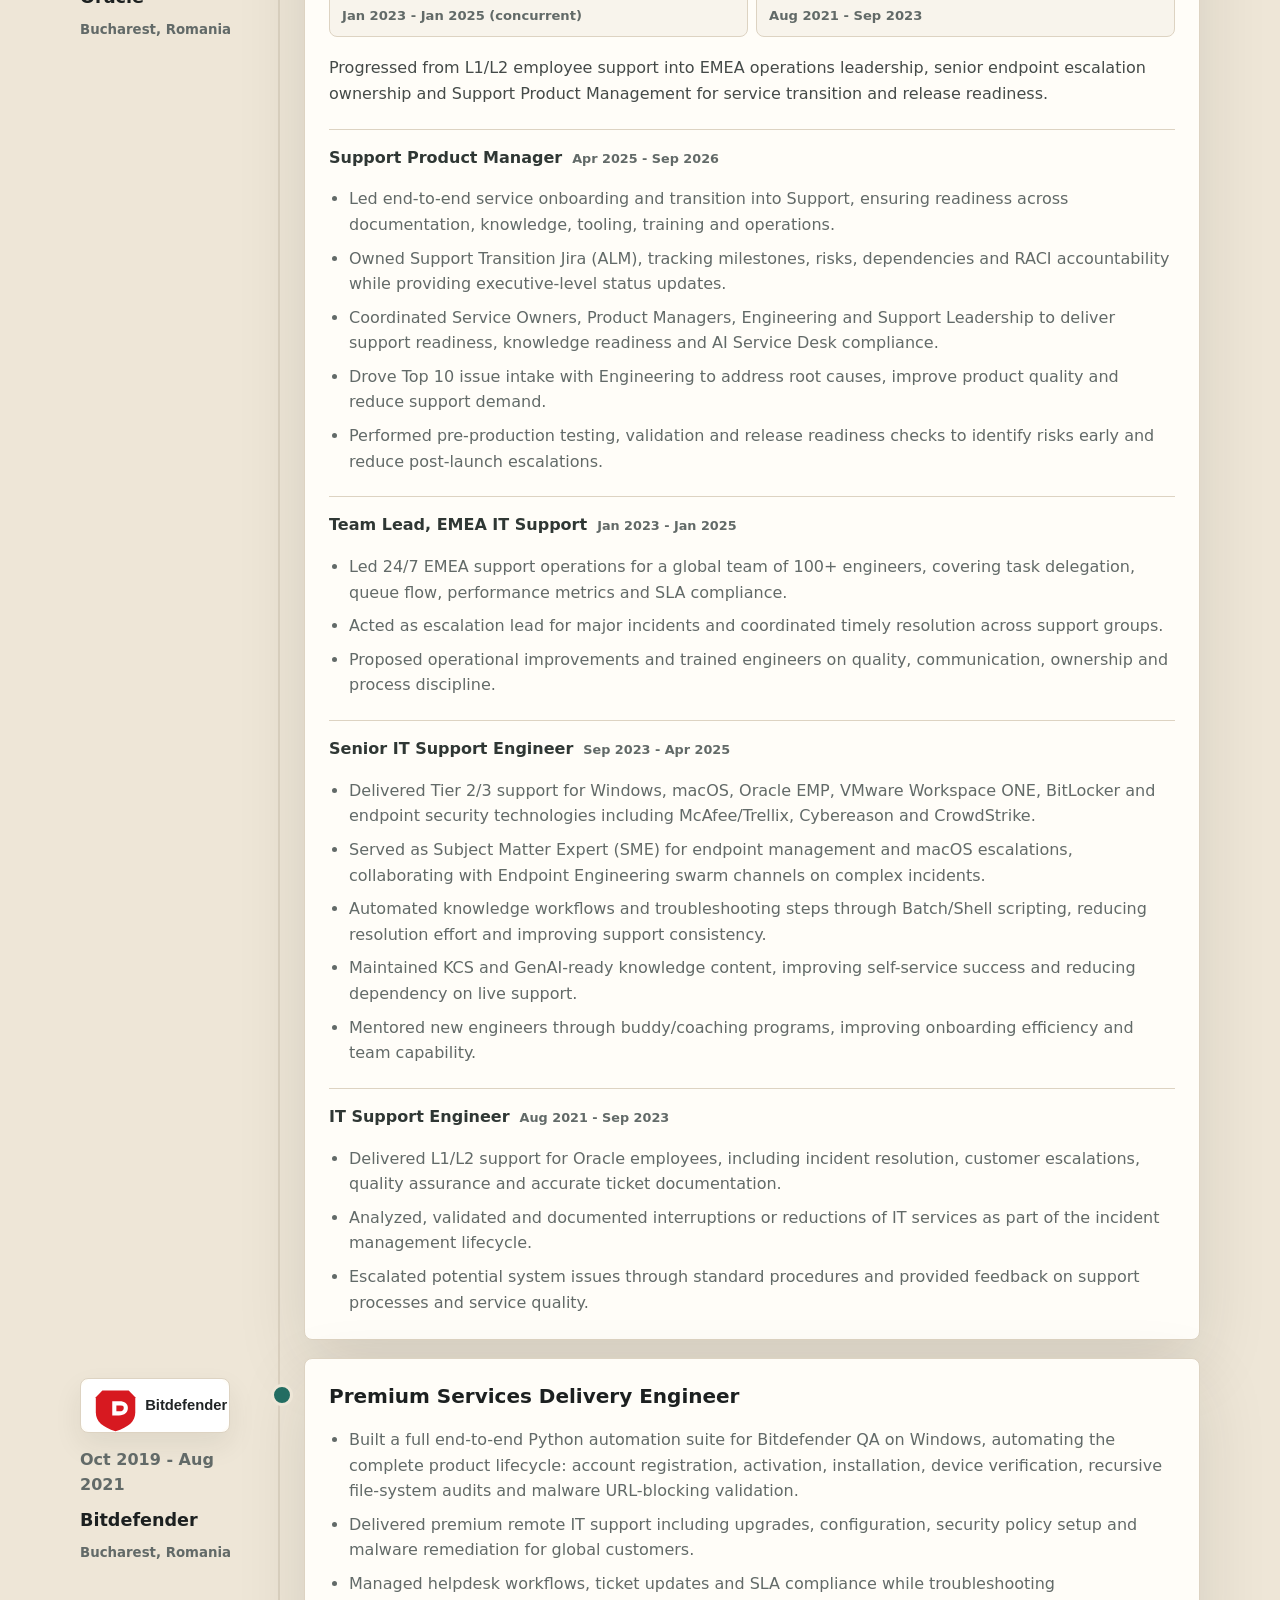
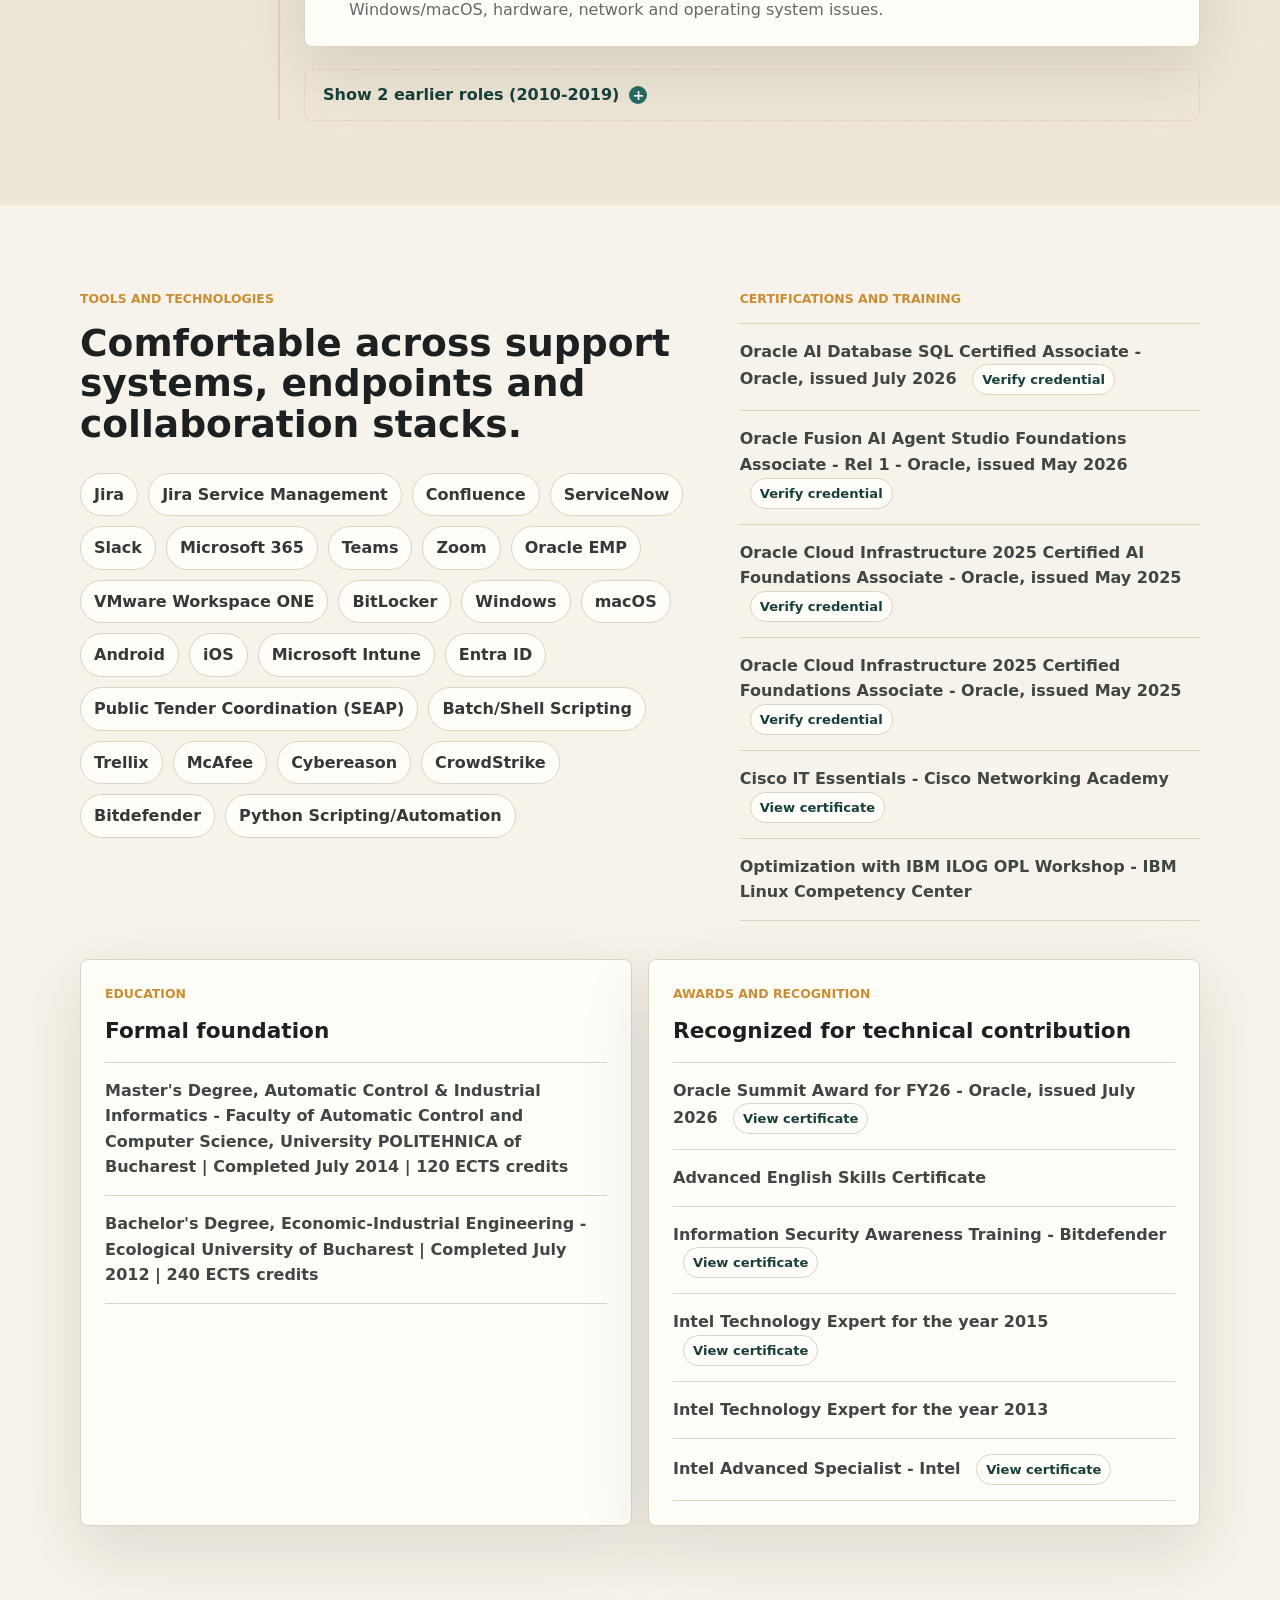
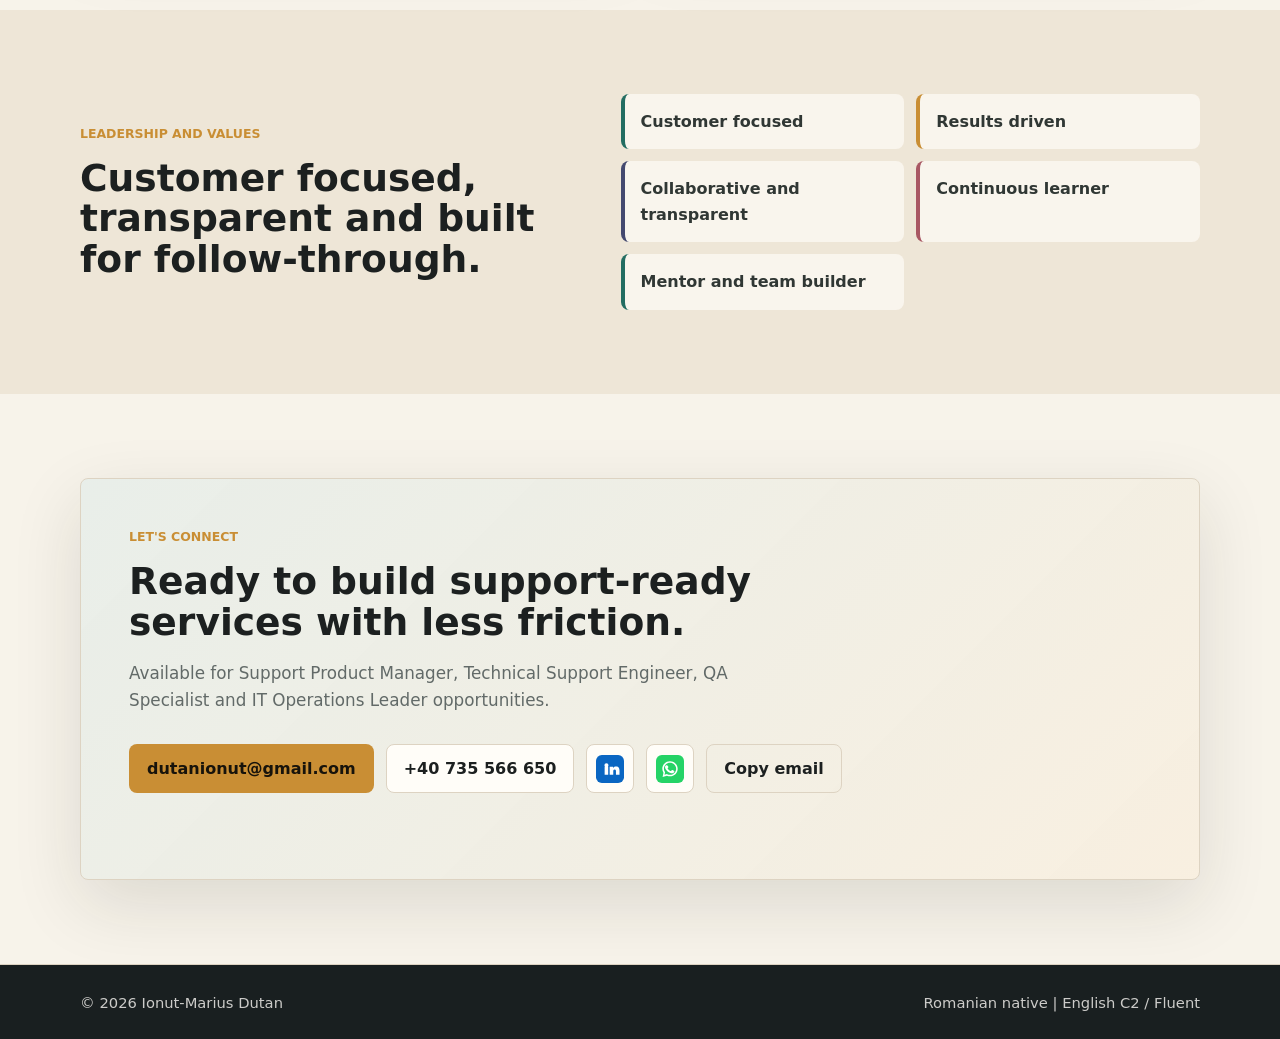
==== commit 6804dddc: "Enlarge the AI illustration on desktop and show it in the mobile hero Co-Authored-By: Claude Sonnet " ====
--- a/index.html
+++ b/index.html
@@ -107,6 +107,8 @@
             globally enabled operations.
           </p>
 
+          <img class="hero-ai" src="assets/ai-brain-hand.png" alt="" width="380" height="490" aria-hidden="true">
+
           <div class="hero-actions" aria-label="Primary actions">
             <a class="button button-primary" href="#contact">Let's connect</a>
             <a class="button button-secondary" href="assets/Ionut-Marius-Dutan-CV-2026.pdf">View CV</a>
--- a/styles.css
+++ b/styles.css
@@ -207,10 +207,10 @@
   position: absolute;
   inset: 0;
   display: block;
-  background-image: url("assets/support-operations-map.jpg");
-  background-position: center -110px;
+  background-image: url("assets/support-operations-map.jpg"), url("assets/support-operations-map.jpg");
+  background-position: right top, right top;
   background-repeat: no-repeat;
-  background-size: cover;
+  background-size: auto 100%, cover;
 }
 
 .hero::after {
@@ -219,7 +219,13 @@
   height: 52%;
   content: "";
   background: linear-gradient(0deg, rgba(18, 24, 25, 0.94) 40%, rgba(18, 24, 25, 0));
+  -webkit-mask-image: linear-gradient(90deg, #000 45%, rgba(0, 0, 0, 0.35) 70%);
+  mask-image: linear-gradient(90deg, #000 45%, rgba(0, 0, 0, 0.35) 70%);
   pointer-events: none;
+}
+
+.hero-ai {
+  display: none;
 }
 
 .hero-content {
@@ -1124,11 +1130,19 @@
   .hero-media {
     background-image: url("assets/support-operations-map-mobile.jpg");
     background-position: center top;
+    background-size: cover;
   }
 
   .hero-content {
     padding-top: 60px;
     padding-bottom: 30px;
+  }
+
+  .hero-ai {
+    display: block;
+    width: min(210px, 56%);
+    height: auto;
+    margin: 4px auto 18px;
   }
 
   .hero-persona {
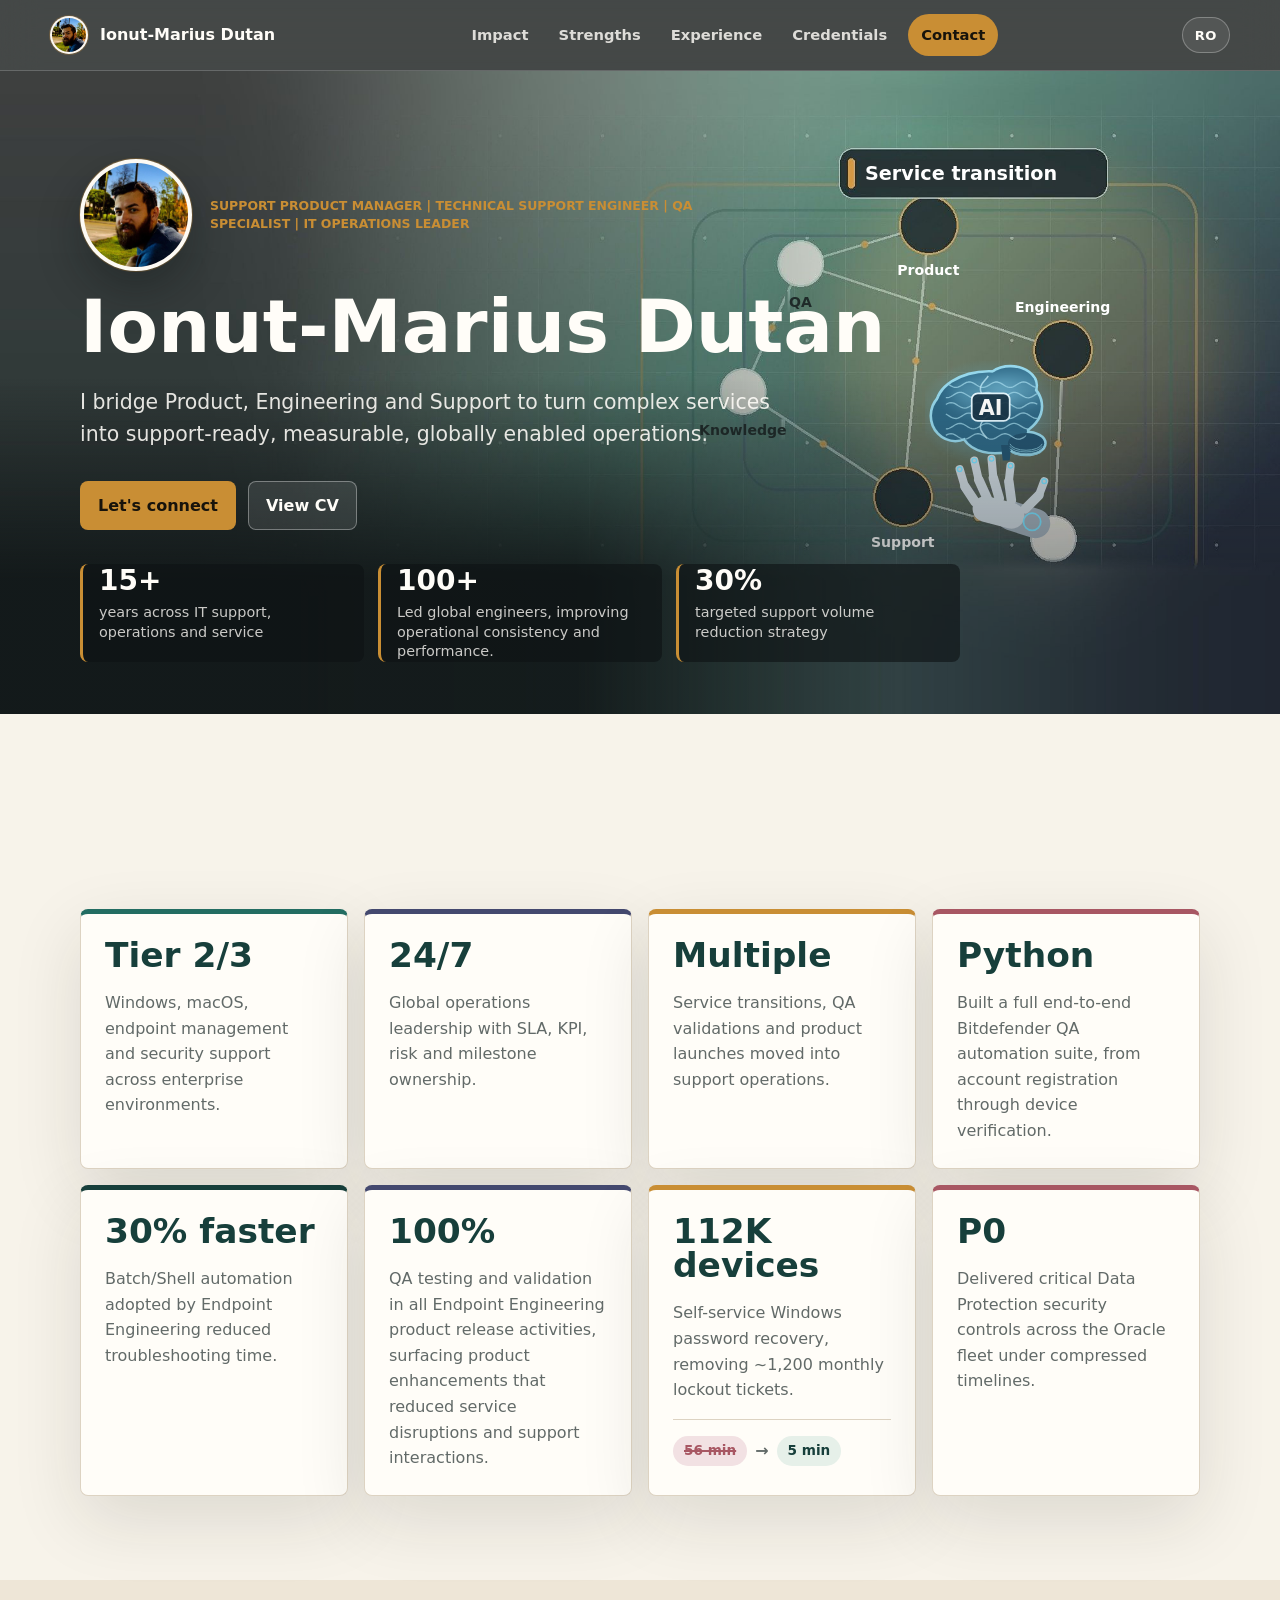
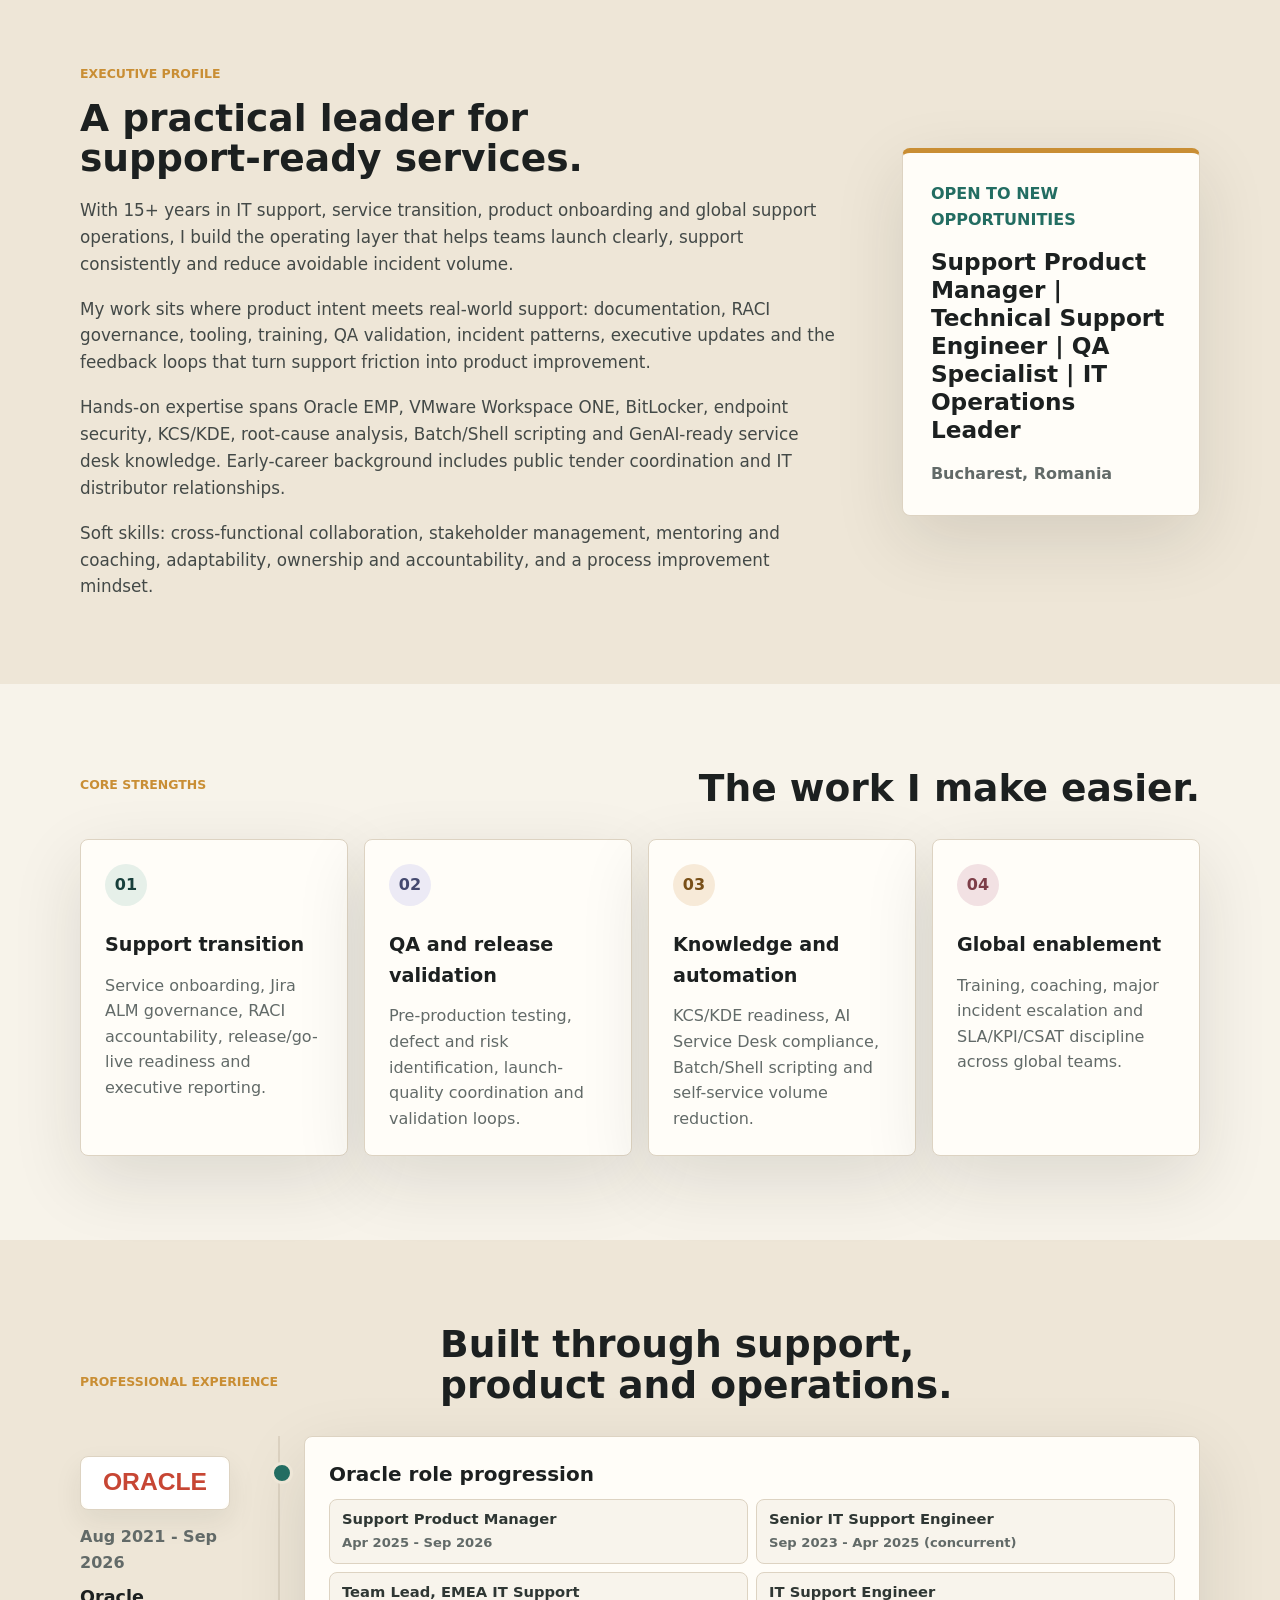
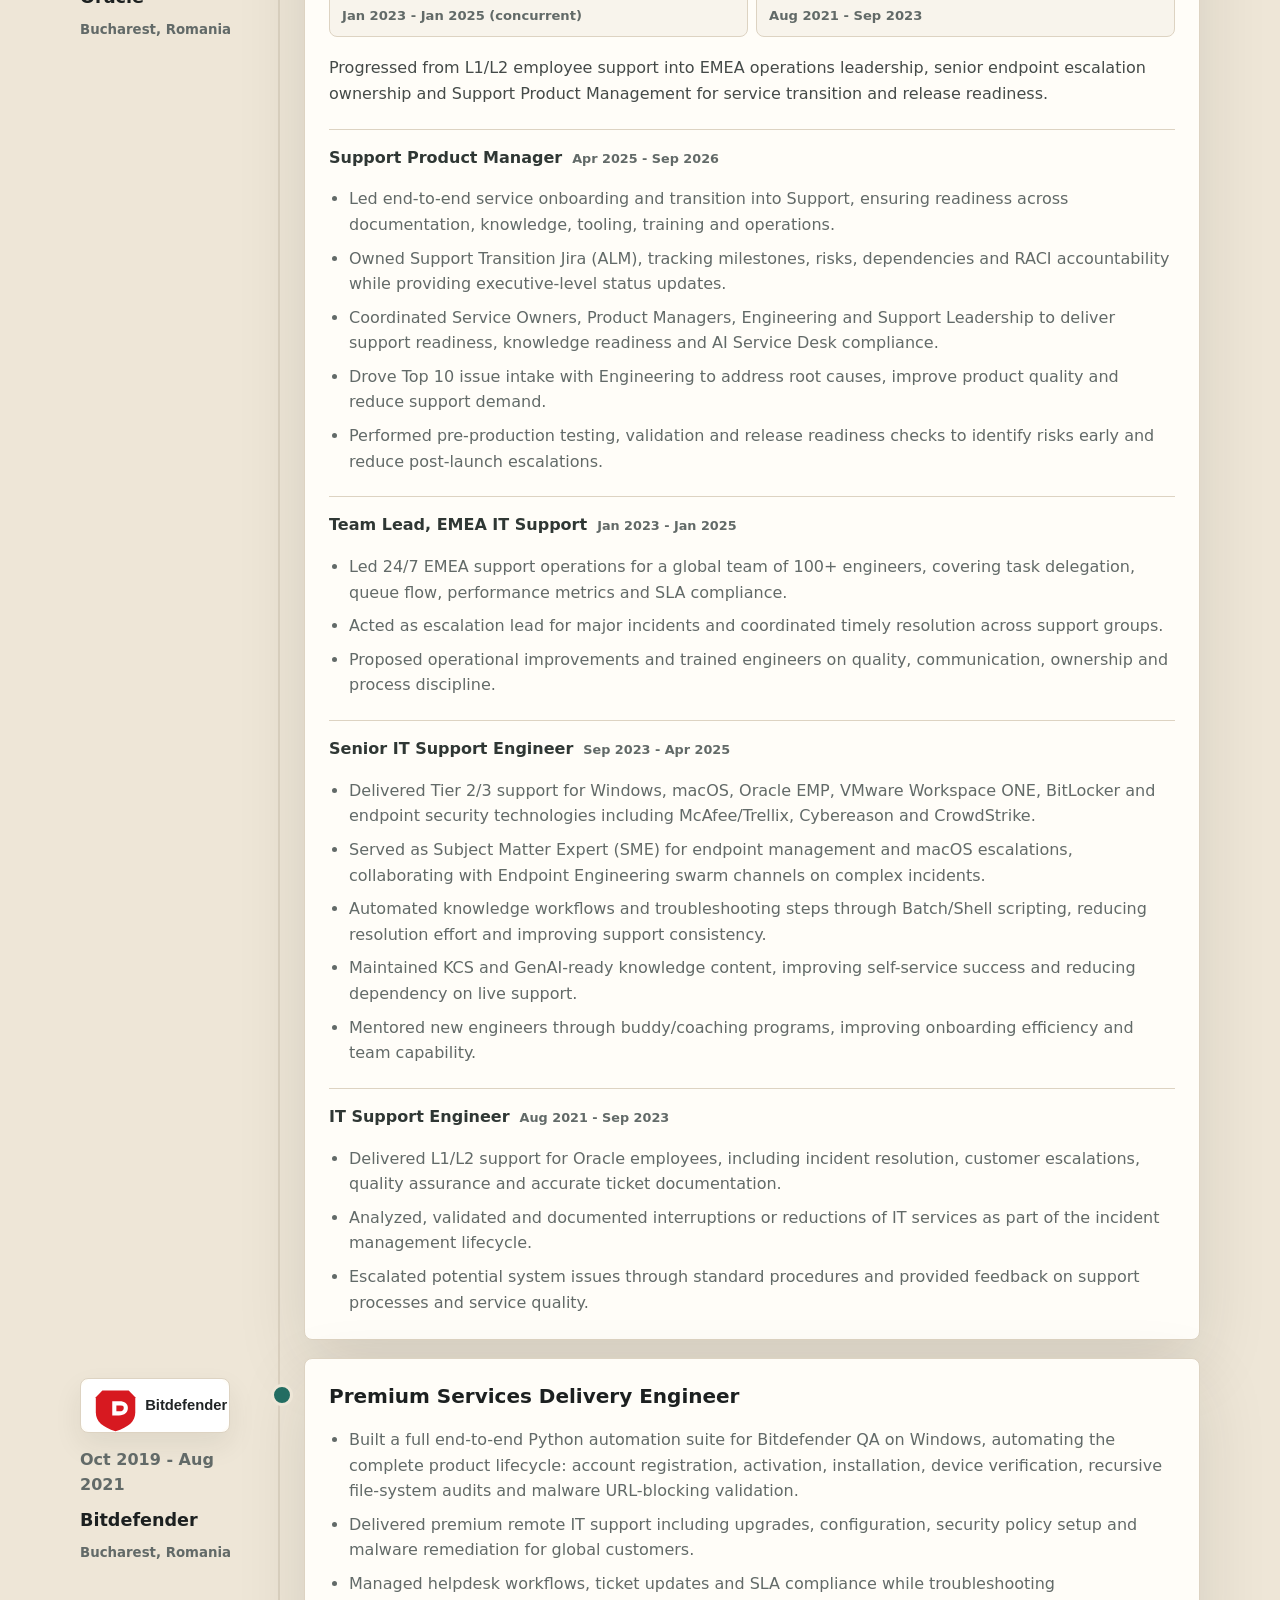
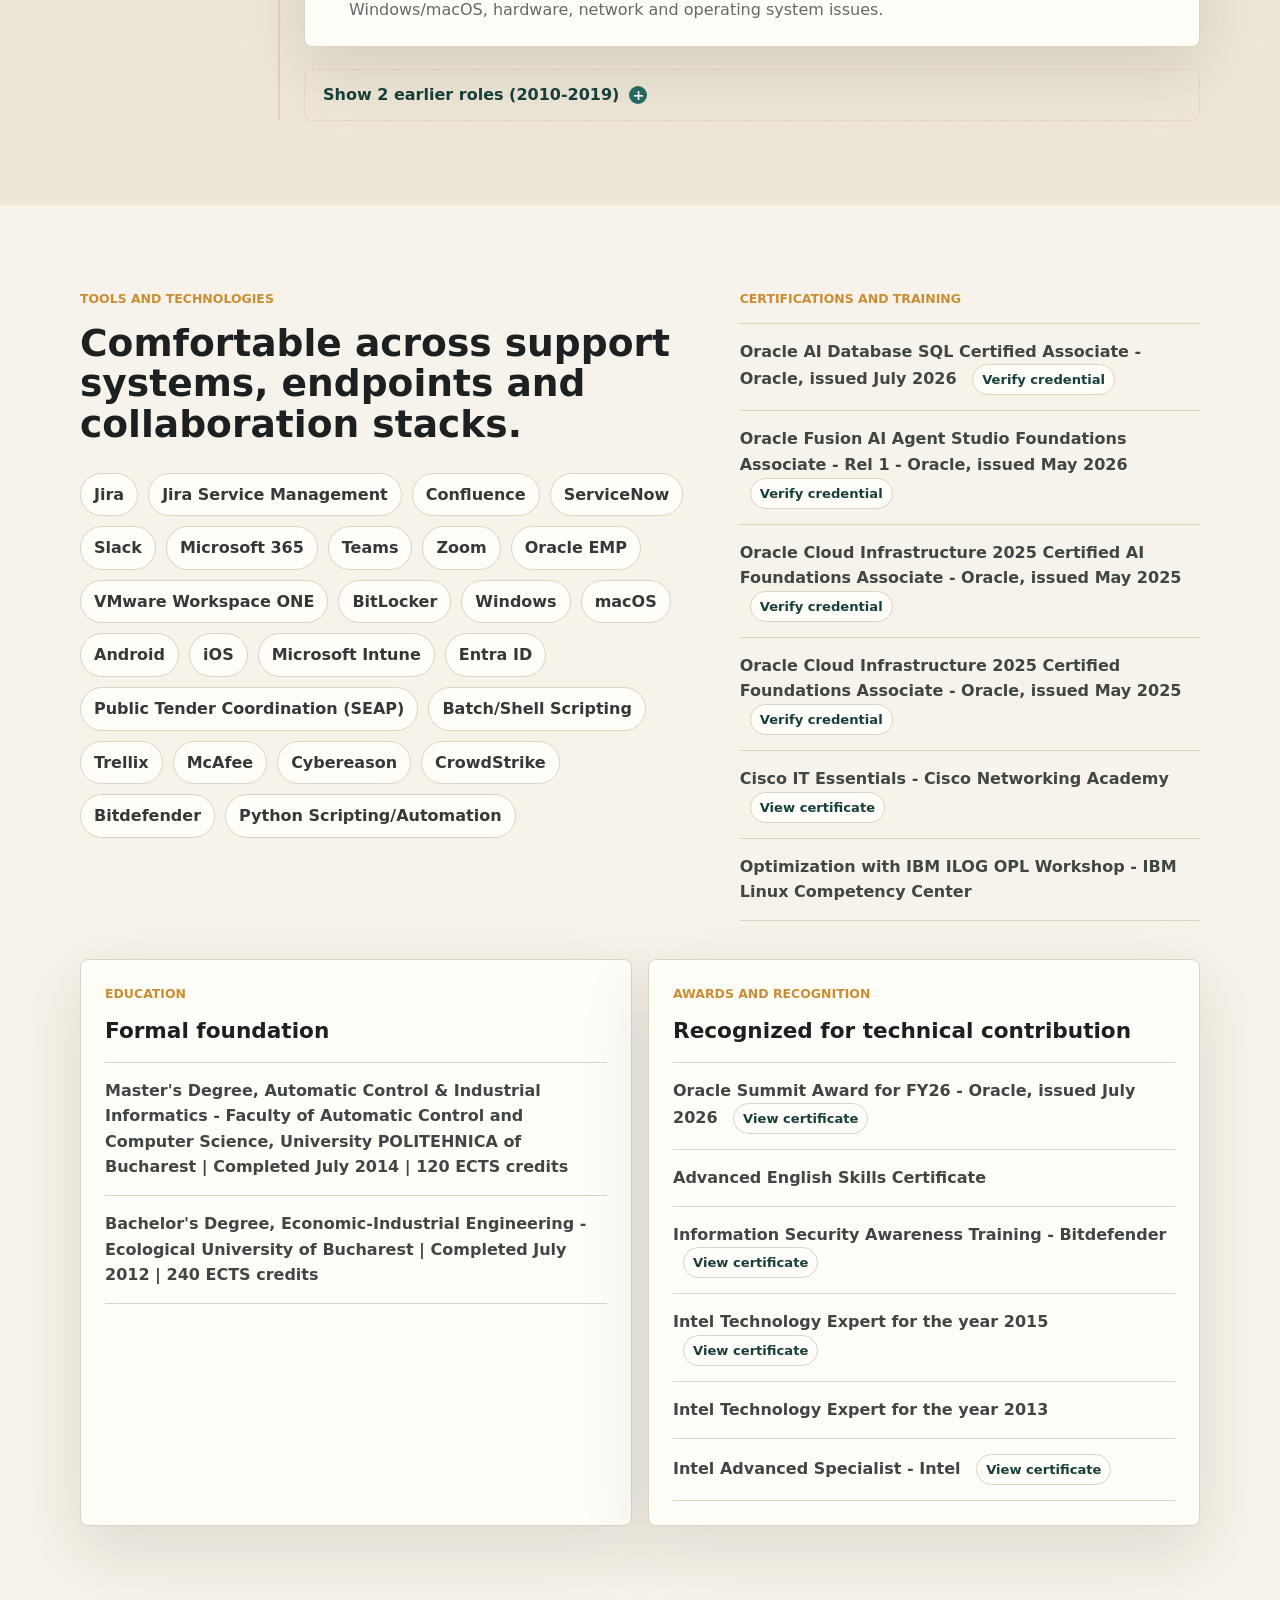
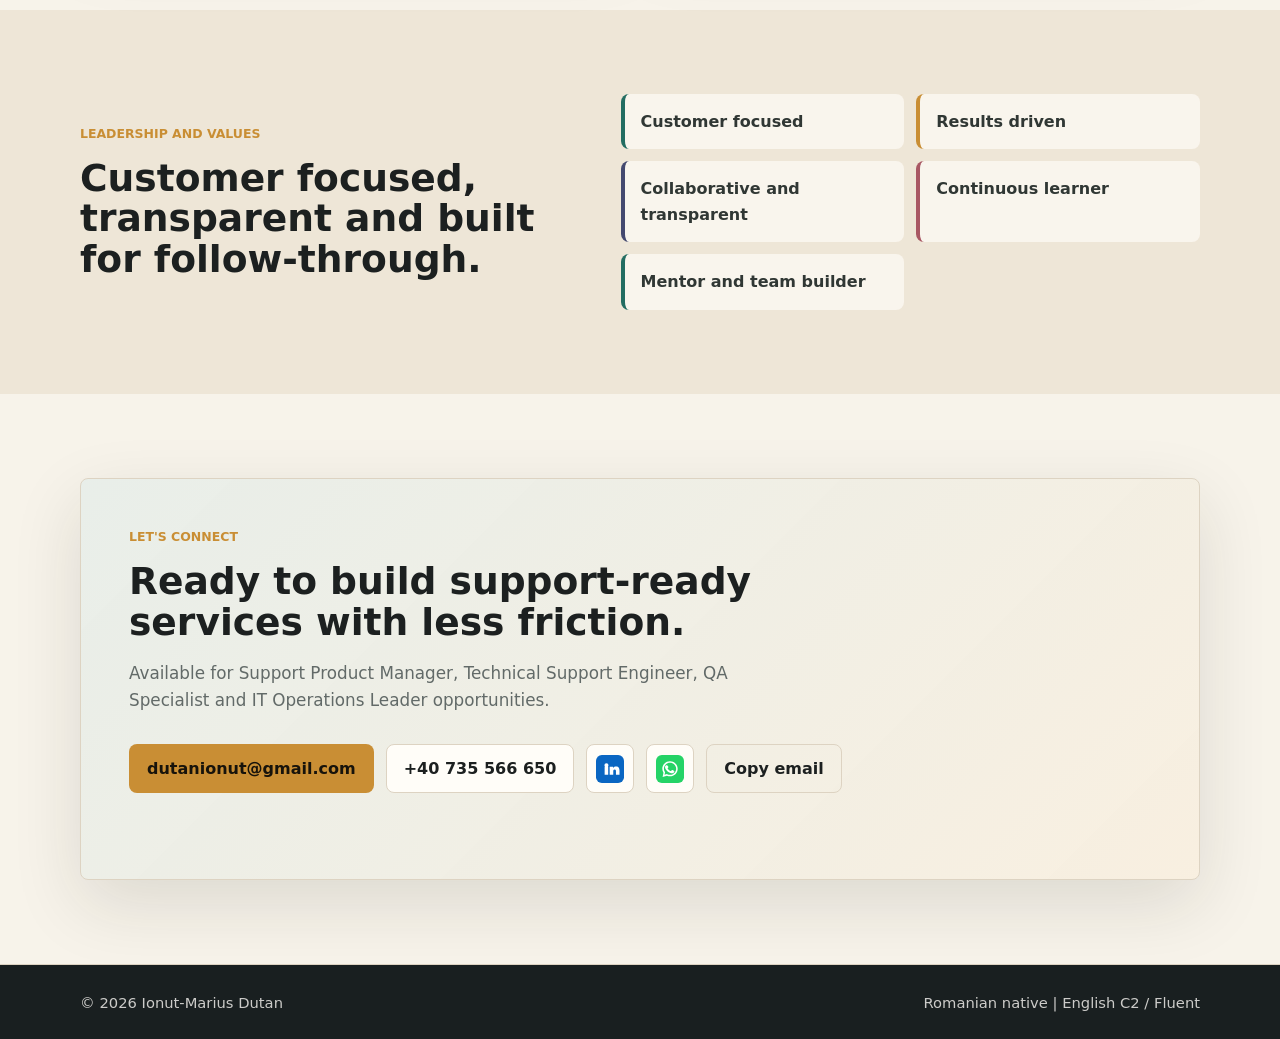
==== commit 4258c89c: "Enlarge the hero map with crisp vector labels and illustration; shrink the mobile illustration Co-Au" ====
--- a/index.html
+++ b/index.html
@@ -53,6 +53,28 @@
     <link rel="stylesheet" href="styles.css">
   </head>
   <body>
+    <svg width="0" height="0" style="position:absolute" aria-hidden="true" focusable="false">
+  <defs>
+    <radialGradient id="ai-glow"><stop offset="0" stop-color="#5ac8ff" stop-opacity=".5"/><stop offset="1" stop-color="#5ac8ff" stop-opacity="0"/></radialGradient>
+    <filter id="ai-soft" x="-30%" y="-30%" width="160%" height="160%"><feGaussianBlur stdDeviation="9"/></filter>
+    <clipPath id="ai-brain-clip"><ellipse cx="74.0" cy="53.0" rx="60.0" ry="39.0"/><ellipse cx="35.0" cy="64.0" rx="27.0" ry="28.0"/><ellipse cx="81.0" cy="82.0" rx="37.0" ry="24.0"/><ellipse cx="99.0" cy="29.0" rx="29.0" ry="21.0"/></clipPath>
+    <symbol id="ai-illus" viewBox="0 0 175 212">
+      <ellipse cx="75" cy="60" rx="86" ry="62" fill="url(#ai-glow)"/>
+      <g fill="none" stroke="#96d7eb" stroke-width="6"><ellipse cx="74.0" cy="53.0" rx="60.0" ry="39.0"/><ellipse cx="35.0" cy="64.0" rx="27.0" ry="28.0"/><ellipse cx="81.0" cy="82.0" rx="37.0" ry="24.0"/><ellipse cx="99.0" cy="29.0" rx="29.0" ry="21.0"/><ellipse cx="117.0" cy="96.0" rx="21.0" ry="12.0"/></g>
+      <g fill="#2e6886"><ellipse cx="74.0" cy="53.0" rx="60.0" ry="39.0"/><ellipse cx="35.0" cy="64.0" rx="27.0" ry="28.0"/><ellipse cx="81.0" cy="82.0" rx="37.0" ry="24.0"/><ellipse cx="99.0" cy="29.0" rx="29.0" ry="21.0"/></g>
+      <ellipse cx="117.0" cy="96.0" rx="21.0" ry="12.0" fill="#245470"/><polygon points="88,98 100,98 98,116 90,116" fill="#245470"/>
+      <g clip-path="url(#ai-brain-clip)">
+        <g fill="#78bed7" fill-opacity=".47" filter="url(#ai-soft)"><ellipse cx="70.0" cy="39.0" rx="40.0" ry="21.0"/><ellipse cx="105.0" cy="33.0" rx="35.0" ry="19.0"/></g>
+        <g fill="none" stroke="#a5dcee" stroke-opacity=".73" stroke-width="1.5" stroke-linejoin="round"><polyline points="24,25.9 26,27.0 28,28.2 30,29.4 32,30.4 34,31.1 36,31.2 38,30.8 40,30.0 42,28.9 44,27.6 46,26.4 48,25.4 50,24.9 52,24.8 54,25.3 56,26.2 58,27.3 60,28.6 62,29.8 64,30.7 66,31.1 68,31.1 70,30.6 72,29.7 74,28.5 76,27.2 78,26.1 80,25.2 82,24.8 84,24.9 86,25.5 88,26.5 90,27.7 92,28.9 94,30.1 96,30.9 98,31.2 100,31.0 102,30.4 104,29.4 106,28.1 108,26.9 110,25.8 112,25.1 114,24.8 116,25.0 118,25.7 120,26.8 122,28.1 124,29.3 126,30.3 128,31.0 130,31.2"/><polyline points="24,43.1 26,43.1 28,42.6 30,41.7 32,40.5 34,39.2 36,38.1 38,37.2 40,36.8 42,36.9 44,37.5 46,38.5 48,39.7 50,40.9 52,42.1 54,42.9 56,43.2 58,43.0 60,42.4 62,41.4 64,40.1 66,38.9 68,37.8 70,37.1 72,36.8 74,37.0 76,37.7 78,38.8 80,40.1 82,41.3 84,42.3 86,43.0 88,43.2 90,42.9 92,42.1 94,41.0 96,39.8 98,38.5 100,37.5 102,36.9 104,36.8 106,37.2 108,38.0 110,39.2 112,40.4 114,41.6 116,42.6 118,43.1 120,43.2 122,42.7 124,41.8 126,40.7 128,39.4 130,38.2"/><polyline points="24,50.9 26,49.8 28,49.1 30,48.8 32,49.0 34,49.7 36,50.8 38,52.1 40,53.3 42,54.3 44,55.0 46,55.2 48,54.9 50,54.1 52,53.0 54,51.8 56,50.5 58,49.5 60,48.9 62,48.8 64,49.2 66,50.0 68,51.2 70,52.4 72,53.6 74,54.6 76,55.1 78,55.2 80,54.7 82,53.8 84,52.7 86,51.4 88,50.2 90,49.3 92,48.9 94,48.9 96,49.4 98,50.3 100,51.5 102,52.8 104,53.9 106,54.8 108,55.2 110,55.1 112,54.5 114,53.5 116,52.3 118,51.0 120,49.9 122,49.1 124,48.8 126,49.0 128,49.6 130,50.7"/><polyline points="24,62.0 26,63.2 28,64.4 30,65.6 32,66.6 34,67.1 36,67.2 38,66.7 40,65.8 42,64.7 44,63.4 46,62.2 48,61.3 50,60.9 52,60.9 54,61.4 56,62.3 58,63.5 60,64.8 62,65.9 64,66.8 66,67.2 68,67.1 70,66.5 72,65.5 74,64.3 76,63.0 78,61.9 80,61.1 82,60.8 84,61.0 86,61.6 88,62.7 90,63.9 92,65.2 94,66.2 96,66.9 98,67.2 100,67.0 102,66.2 104,65.2 106,63.9 108,62.7 110,61.6 112,61.0 114,60.8 116,61.1 118,61.9 120,63.0 122,64.3 124,65.5 126,66.5 128,67.1 130,67.2"/><polyline points="24,79.2 26,79.1 28,78.5 30,77.5 32,76.3 34,75.0 36,73.9 38,73.1 40,72.8 42,73.0 44,73.6 46,74.7 48,75.9 50,77.2 52,78.2 54,78.9 56,79.2 58,79.0 60,78.2 62,77.2 64,75.9 66,74.7 68,73.6 70,73.0 72,72.8 74,73.1 76,73.9 78,75.0 80,76.3 82,77.5 84,78.5 86,79.1 88,79.2 90,78.8 92,78.0 94,76.8 96,75.5 98,74.3 100,73.4 102,72.9 104,72.8 106,73.3 108,74.2 110,75.4 112,76.6 114,77.8 116,78.7 118,79.2 120,79.1 122,78.6 124,77.6 126,76.4 128,75.2 130,74.0"/><polyline points="24,86.7 26,85.6 28,85.0 30,84.8 32,85.1 34,85.9 36,87.0 38,88.3 40,89.5 42,90.5 44,91.1 46,91.2 48,90.8 50,90.0 52,88.8 54,87.5 56,86.3 58,85.4 60,84.9 62,84.8 64,85.3 66,86.2 68,87.4 70,88.6 72,89.8 74,90.7 76,91.2 78,91.1 80,90.6 82,89.6 84,88.4 86,87.2 88,86.0 90,85.2 92,84.8 94,84.9 96,85.5 98,86.5 100,87.7 102,89.0 104,90.1 106,90.9 108,91.2 110,91.0 112,90.3 114,89.3 116,88.1 118,86.8 120,85.8 122,85.0 124,84.8 126,85.1 128,85.8 130,86.9"/></g>
+        <polyline points="73.2,18 71.7,20 70.0,22 68.3,24 66.7,26 65.5,28 64.5,30 64.1,32 64.1,34 64.5,36 65.5,38 66.8,40 68.3,42 70.0,44 71.7,46 73.3,48 74.5,50 75.5,52 75.9,54 75.9,56 75.4,58 74.5,60 73.2,62 71.7,64 70.0,66 68.3,68 66.7,70 65.4,72 64.5,74 64.1,76 64.1,78 64.6,80 65.5,82 66.8,84 68.3,86 70.0,88 71.7,90" fill="none" stroke="#bee9f8" stroke-opacity=".78" stroke-width="1.8"/>
+      </g>
+      <g fill="none" stroke="#82bed2" stroke-width="1"><path d="M135.7 96.6A19 9.0 0 0 1 98.3 96.6" /><path d="M135.7 99.4A19 8.0 0 0 1 98.3 99.4" /><path d="M135.7 102.2A19 7.0 0 0 1 98.3 102.2" /><path d="M135.7 105.0A19 6.0 0 0 1 98.3 105.0" /></g>
+      <rect x="54" y="38" width="44" height="32" rx="7" fill="#183446" fill-opacity=".92" stroke="#e6f8ff" stroke-width="2"/>
+      <text x="76" y="55" text-anchor="middle" dominant-baseline="central" font-family="inherit" font-weight="800" font-size="24" fill="#fff">AI</text>
+      <line x1="128" y1="189" x2="100" y2="180" stroke="#a0aeba" stroke-width="34" stroke-linecap="round"/><line x1="100" y1="180" x2="70" y2="172" stroke="#cdd7de" stroke-width="30" stroke-linecap="round"/><line x1="58" y1="164" x2="46" y2="146" stroke="#cdd7de" stroke-width="11" stroke-linecap="round"/><circle cx="46" cy="146" r="3.0250000000000004" fill="none" stroke="#78e1ff" stroke-width="1.6"/><line x1="46" y1="146" x2="40" y2="126" stroke="#cdd7de" stroke-width="9.5" stroke-linecap="round"/><circle cx="40" cy="126" r="2.6125000000000003" fill="none" stroke="#78e1ff" stroke-width="1.6"/><line x1="72" y1="160" x2="62" y2="138" stroke="#cdd7de" stroke-width="11" stroke-linecap="round"/><circle cx="62" cy="138" r="3.0250000000000004" fill="none" stroke="#78e1ff" stroke-width="1.6"/><line x1="62" y1="138" x2="57" y2="116" stroke="#cdd7de" stroke-width="9.5" stroke-linecap="round"/><circle cx="57" cy="116" r="2.6125000000000003" fill="none" stroke="#78e1ff" stroke-width="1.6"/><line x1="86" y1="160" x2="79" y2="136" stroke="#cdd7de" stroke-width="11" stroke-linecap="round"/><circle cx="79" cy="136" r="3.0250000000000004" fill="none" stroke="#78e1ff" stroke-width="1.6"/><line x1="79" y1="136" x2="77" y2="114" stroke="#cdd7de" stroke-width="9.5" stroke-linecap="round"/><circle cx="77" cy="114" r="2.6125000000000003" fill="none" stroke="#78e1ff" stroke-width="1.6"/><line x1="100" y1="162" x2="97" y2="140" stroke="#cdd7de" stroke-width="11" stroke-linecap="round"/><circle cx="97" cy="140" r="3.0250000000000004" fill="none" stroke="#78e1ff" stroke-width="1.6"/><line x1="97" y1="140" x2="99" y2="122" stroke="#cdd7de" stroke-width="9.5" stroke-linecap="round"/><circle cx="99" cy="122" r="2.6125000000000003" fill="none" stroke="#78e1ff" stroke-width="1.6"/><line x1="116" y1="172" x2="132" y2="156" stroke="#cdd7de" stroke-width="11" stroke-linecap="round"/><circle cx="132" cy="156" r="3.0250000000000004" fill="none" stroke="#78e1ff" stroke-width="1.6"/><line x1="132" y1="156" x2="138" y2="140" stroke="#cdd7de" stroke-width="9.5" stroke-linecap="round"/><circle cx="138" cy="140" r="2.6125000000000003" fill="none" stroke="#78e1ff" stroke-width="1.6"/><circle cx="124" cy="187" r="10" fill="none" stroke="#78e1ff" stroke-width="2"/>
+    </symbol>
+  </defs>
+</svg>
     <a class="skip-link" href="#main">Skip to content</a>
 
     <header class="site-header" data-header>
@@ -89,7 +111,20 @@
 
     <main id="main">
       <section class="hero" id="top" aria-labelledby="hero-title">
-        <div class="hero-media" aria-hidden="true"></div>
+        <div class="hero-media" aria-hidden="true">
+          <svg class="hero-map" viewBox="0 0 2400 1125" aria-hidden="true" focusable="false">
+            <image href="assets/support-operations-map.jpg" width="2400" height="1125"/>
+            <g font-family="inherit" font-weight="700" font-size="22">
+              <text x="1850" y="370" text-anchor="middle" dominant-baseline="central" fill="#fff">Product</text>
+              <text x="1650" y="420" text-anchor="middle" dominant-baseline="central" fill="#1f2a29">QA</text>
+              <text x="1560" y="620" text-anchor="middle" dominant-baseline="central" fill="#1f2a29">Knowledge</text>
+              <text x="2060" y="428" text-anchor="middle" dominant-baseline="central" fill="#fff">Engineering</text>
+              <text x="1810" y="795" text-anchor="middle" dominant-baseline="central" fill="#fff">Support</text>
+              <text x="1751" y="220" dominant-baseline="central" font-size="30" fill="#fff">Service transition</text>
+            </g>
+            <use href="#ai-illus" x="1845" y="512" width="236" height="286"/>
+          </svg>
+        </div>
         <div class="hero-content section-shell">
           <div class="hero-persona">
             <img
@@ -107,7 +142,7 @@
             globally enabled operations.
           </p>
 
-          <img class="hero-ai" src="assets/ai-brain-hand.png" alt="" width="380" height="490" aria-hidden="true">
+          <svg class="hero-ai" viewBox="0 0 175 212" aria-hidden="true" focusable="false"><use href="#ai-illus"/></svg>
 
           <div class="hero-actions" aria-label="Primary actions">
             <a class="button button-primary" href="#contact">Let's connect</a>
--- a/styles.css
+++ b/styles.css
@@ -207,10 +207,20 @@
   position: absolute;
   inset: 0;
   display: block;
-  background-image: url("assets/support-operations-map.jpg"), url("assets/support-operations-map.jpg");
-  background-position: right top, right top;
+  background-image: url("assets/support-operations-map.jpg");
+  background-position: right top;
   background-repeat: no-repeat;
-  background-size: auto 100%, cover;
+  background-size: cover;
+}
+
+.hero-map {
+  position: absolute;
+  top: -38px;
+  right: 0;
+  width: auto;
+  height: min(112%, 62vw);
+  aspect-ratio: 2400 / 1125;
+  max-width: none;
 }
 
 .hero::after {
@@ -1133,6 +1143,10 @@
     background-size: cover;
   }
 
+  .hero-map {
+    display: none;
+  }
+
   .hero-content {
     padding-top: 60px;
     padding-bottom: 30px;
@@ -1140,9 +1154,9 @@
 
   .hero-ai {
     display: block;
-    width: min(210px, 56%);
+    width: 112px;
     height: auto;
-    margin: 4px auto 18px;
+    margin: 0 auto 14px;
   }
 
   .hero-persona {
